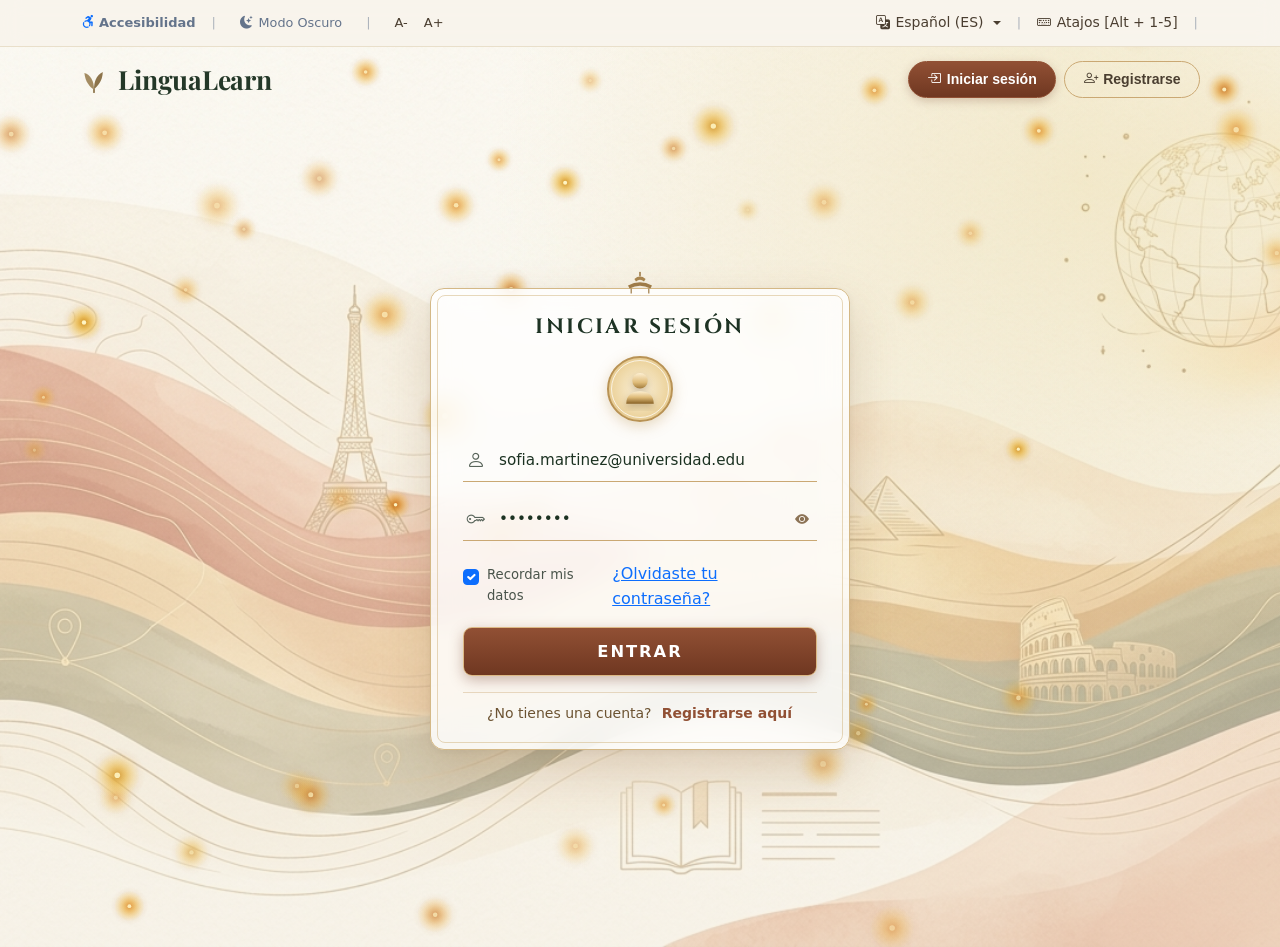
==== index.html @ a3551788 "feat: complete navigation, authentication, and display overhaul with strict route protection" ====
<!DOCTYPE html>
<html lang="es">
<head>
  <meta charset="UTF-8">
  <meta name="viewport" content="width=device-width, initial-scale=1.0">
  <title>LinguaLearn - Continúa explorando tu potencial</title>
  <!-- Google Fonts: Playfair Display & Cinzel para fidelidad tipográfica editorial -->
  <link rel="preconnect" href="https://fonts.googleapis.com">
  <link rel="preconnect" href="https://fonts.gstatic.com" crossorigin>
  <link href="https://fonts.googleapis.com/css2?family=Cinzel:wght@600;700;800&family=Playfair+Display:ital,wght@0,600;0,700;0,800;1,600&display=swap" rel="stylesheet">
  <!-- Bootstrap 5 CSS -->
  <link href="https://cdn.jsdelivr.net/npm/bootstrap@5.3.3/dist/css/bootstrap.min.css" rel="stylesheet">
  <!-- Bootstrap Icons -->
  <link href="https://cdn.jsdelivr.net/npm/bootstrap-icons@1.11.3/font/bootstrap-icons.min.css" rel="stylesheet">
  <!-- Estilos Personalizados y Accesibilidad -->
  <link rel="stylesheet" href="css/styles.css">
  <script>
    if (localStorage.getItem('lingua_theme_reset_warm') !== 'true') {
      localStorage.setItem('lingua_theme', 'light');
      localStorage.setItem('lingua_theme_reset_warm', 'true');
    }
    if (localStorage.getItem('lingua_theme') === 'dark') {
      document.documentElement.setAttribute('data-theme', 'dark');
      if (document.body) {
        document.body.classList.add('dark-mode');
      } else {
        document.addEventListener('DOMContentLoaded', () => document.body.classList.add('dark-mode'));
      }
    }
  </script>
  <style>
    /* Estilos de precisión para la estética cálida y armónica - Match 100% idéntico entre modo claro y oscuro */
    .hero-canvas {
      position: relative;
      min-height: calc(100vh - 36px);
      display: flex;
      flex-direction: column;
      justify-content: space-between;
      overflow: hidden;
    }

    .hero-bg-layer {
      position: absolute;
      top: 0;
      left: 0;
      width: 100%;
      height: 100%;
      z-index: 1;
      pointer-events: none;
      background-color: #f7f4ec;
      background-image: 
        radial-gradient(circle at 85% 15%, rgba(212, 175, 55, 0.20) 0%, transparent 45%),
        linear-gradient(180deg, rgba(247, 244, 236, 0.40) 0%, rgba(242, 236, 224, 0.55) 100%),
        url('assets/hero_bg_warm.jpg');
      background-size: cover;
      background-position: center;
      background-repeat: no-repeat;
    }

    body.dark-mode .hero-bg-layer {
      background-color: #0b1118 !important;
      background-image: url('assets/inicio_dark_bg.jpg') !important;
      background-size: cover !important;
      background-position: center !important;
      background-repeat: no-repeat !important;
    }

    .hero-canvas #fireflies-canvas {
      position: absolute !important;
      top: 0 !important;
      left: 0 !important;
      width: 100% !important;
      height: 100% !important;
      z-index: 2 !important;
      pointer-events: none !important;
    }

    .warm-nav-header {
      padding: 0.75rem 1.25rem 0.5rem;
      max-width: 1160px;
      margin: 0 auto;
      width: 100%;
      position: relative;
      z-index: 10;
    }

    .hero-main-container {
      max-width: 1140px !important;
      width: 100%;
      margin: auto auto;
      padding: 0.75rem 1.5rem 1.25rem;
    }

    .hero-title-warm {
      font-family: -apple-system, BlinkMacSystemFont, "Segoe UI", Roboto, "Helvetica Neue", sans-serif;
      font-weight: 800;
      font-size: clamp(2.3rem, 4.4vw, 3.4rem);
      line-height: 1.1;
      letter-spacing: -0.02em;
      color: #173824;
      margin-bottom: 1.35rem;
    }

    body.dark-mode .hero-title-warm {
      color: #ede1cb !important;
      text-shadow: 0 2px 12px rgba(0, 0, 0, 0.5);
    }

    .login-card-ornate {
      position: relative;
      background: rgba(255, 255, 255, 0.82);
      backdrop-filter: blur(14px);
      -webkit-backdrop-filter: blur(14px);
      border: 1.5px solid #d4b886;
      border-radius: 14px;
      box-shadow: 0 16px 36px rgba(138, 92, 45, 0.16), 0 2px 6px rgba(0, 0, 0, 0.04);
      padding: 1.6rem 2rem 1.45rem;
      max-width: 395px;
      width: 100%;
      margin: 0 0 0 auto;
      z-index: 5;
    }

    body.dark-mode .login-card-ornate {
      background: rgba(16, 25, 36, 0.65) !important;
      backdrop-filter: blur(14px) !important;
      -webkit-backdrop-filter: blur(14px) !important;
      border: 1.5px solid rgba(212, 175, 55, 0.45) !important;
      box-shadow: 0 20px 48px rgba(0, 0, 0, 0.7), 0 0 20px rgba(212, 175, 55, 0.15) !important;
      color: #f1f5f9 !important;
    }

    .card-title-serif {
      font-family: "Cinzel", "Playfair Display", Georgia, serif;
      font-size: 1.3rem;
      font-weight: 700;
      letter-spacing: 0.12em;
      color: #1e3324;
      text-align: center;
      margin-bottom: 1rem;
    }

    body.dark-mode .card-title-serif {
      color: #eedbc0 !important;
    }

    .avatar-gold-medallion {
      width: 66px;
      height: 66px;
      border-radius: 50%;
      margin: 0 auto 1.15rem;
      display: flex;
      align-items: center;
      justify-content: center;
      background: radial-gradient(circle, #fbf2dc 0%, #ecd39d 65%, #c29953 100%);
      border: 2.5px solid #b89254;
      box-shadow: 0 4px 14px rgba(184, 146, 84, 0.35);
      position: relative;
    }

    .input-warm-group {
      position: relative;
      margin-bottom: 1.05rem;
    }

    .input-warm-underline {
      border: none;
      border-bottom: 1.5px solid #caa873;
      border-radius: 0;
      background: transparent;
      padding: 0.55rem 0.5rem 0.55rem 2.25rem;
      font-size: 0.95rem;
      color: #1c3222;
      width: 100%;
      transition: var(--transition);
    }

    body.dark-mode .input-warm-underline {
      color: #f1f5f9 !important;
      border-bottom-color: rgba(212, 175, 55, 0.6) !important;
    }

    body.dark-mode .input-warm-underline::placeholder {
      color: rgba(226, 232, 240, 0.6) !important;
    }

    .btn-entrar-metallic {
      background: linear-gradient(180deg, #915034 0%, #6f3721 100%);
      border: 1.5px solid #dcb985;
      border-radius: 9px;
      color: #ffffff;
      font-weight: 700;
      letter-spacing: 0.12em;
      font-size: 1.02rem;
      padding: 0.68rem;
      width: 100%;
      box-shadow: 0 4px 14px rgba(111, 55, 33, 0.35);
      transition: var(--transition);
      display: block;
      text-align: center;
      cursor: pointer;
    }
  </style>
  <script>
    (function () {
      try {
        var user = JSON.parse(localStorage.getItem('lingua_current_user') || '{}');
        if (user && user.isLoggedIn === true) {
          document.documentElement.classList.add('user-logged-in');
        } else {
          document.documentElement.classList.add('user-not-logged-in');
        }
      } catch (e) {
        document.documentElement.classList.add('user-not-logged-in');
      }
    })();
  </script>
</head>
<body class="page-inicio preload-theme">
  <script>
    if (localStorage.getItem('lingua_theme') === 'dark') {
      document.body.classList.add('dark-mode');
    }
    if (document.documentElement.classList.contains('user-logged-in')) {
      document.body.classList.add('user-logged-in');
    } else {
      document.body.classList.add('user-not-logged-in');
    }
  </script>

  <!-- BARRA DISCRETA DE ACCESIBILIDAD UNIVERSAL (WCAG 2.2 AAA) -->
  <aside class="accessibility-topbar canvas-topbar-warm anim-cascade-down stagger-1" aria-label="Herramientas de accesibilidad">
    <div class="container-xl d-flex justify-content-between align-items-center flex-wrap gap-2 py-1">
      <div class="d-flex align-items-center gap-3">
        <span class="d-inline-flex align-items-center gap-1 fw-bold">
          <i class="bi bi-person-wheelchair text-primary"></i> Accesibilidad
        </span>
        <span class="opacity-50">|</span>
        <button type="button" class="btn-toggle-darkmode" aria-label="Alternar modo oscuro o claro">
          <i class="bi bi-moon-stars-fill"></i> <span class="darkmode-text">Modo Oscuro</span>
        </button>
        <span class="opacity-50">|</span>
        <div class="btn-group btn-group-sm" role="group" aria-label="Ajuste de tipografía">
          <button type="button" class="btn-font-decrease font-size-control-btn" style="color: #4a3e30;" aria-label="Disminuir tamaño">A-</button>
          <button type="button" class="btn-font-increase font-size-control-btn" style="color: #4a3e30;" aria-label="Aumentar tamaño">A+</button>
        </div>
      </div>
      <div class="d-flex align-items-center gap-3">
        <div class="dropdown">
          <button class="btn btn-sm btn-link text-decoration-none dropdown-toggle p-0" style="color: #4a3e30;" type="button" data-bs-toggle="dropdown">
            <i class="bi bi-translate"></i> Español (ES)
          </button>
          <ul class="dropdown-menu dropdown-menu-end shadow-sm">
            <li><a class="dropdown-item active" href="#">Español (ES)</a></li>
            <li><a class="dropdown-item" href="#">English (US)</a></li>
          </ul>
        </div>
        <span class="opacity-50">|</span>
        <button type="button" class="btn btn-sm btn-link text-decoration-none p-0" style="color: #4a3e30;" data-bs-toggle="modal" data-bs-target="#modal-shortcuts">
          <i class="bi bi-keyboard"></i> Atajos [Alt + 1-5]
        </button>
        <span class="opacity-50 d-none d-md-inline">|</span>
        <a href="dashboard.html" class="small fw-bold text-decoration-none d-none d-md-inline auth-only-logged-in" style="color: #8b4429;">
          <i class="bi bi-speedometer2"></i> Dashboard
        </a>
      </div>
    </div>
  </aside>

  <!-- =========================================================================
       PARTE 1 DE INICIO: HERO CON EL DISEÑO Y COLORES EXACTOS DEL PROTOTIPO 1
       ========================================================================= -->
  <header class="hero-canvas">
    <!-- Capa de Fondo Ilustrado (detrás de las luciérnagas) -->
    <div class="hero-bg-layer" aria-hidden="true"></div>

    <!-- Canvas de Luciérnagas Vivas en Movimiento Orgánico Continuo -->
    <canvas id="fireflies-canvas" aria-hidden="true"></canvas>
    
    <!-- BARRA DE NAVEGACIÓN SUPERIOR: LOGO Y BOTÓN EXPLORE -->
    <div class="container-xl warm-nav-header anim-cascade-down stagger-2 position-relative" style="z-index: 5;">
      <div class="d-flex align-items-center justify-content-between">
        <div class="d-flex align-items-center gap-3">
          <!-- Logo con brote dorado -->
          <a href="index.html" class="brand-warm-logo" aria-label="LinguaLearn Página principal">
            <svg class="brand-sprout-icon" viewBox="0 0 32 32" xmlns="http://www.w3.org/2000/svg">
              <path d="M16 28 C 16 20, 18 12, 26 8 C 26 18, 20 24, 16 28 Z" fill="#8d744b"/>
              <path d="M16 28 C 16 18, 12 11, 5 9 C 6 19, 11 25, 16 28 Z" fill="#a48c62"/>
              <path d="M16 28 L 16 31" stroke="#8d744b" stroke-width="2" stroke-linecap="round"/>
            </svg>
            <span class="brand-warm-title">LinguaLearn</span>
          </a>

          <!-- Botón de píldora Explore (Sólo cuando hay sesión activa) -->
          <a href="#seccion-interactiva" class="btn-explore-pill auth-only-logged-in">
            Explore
          </a>
        </div>

        <!-- Enlaces rápidos de navegación derecha (Sólo cuando hay sesión activa) -->
        <nav class="d-none d-md-flex align-items-center gap-2 hero-nav-links flex-nowrap auth-only-logged-in" aria-label="Navegación secundaria">
          <a href="test-diagnostico.html" class="hero-nav-link">Test Diagnóstico</a>
          <a href="dashboard.html" class="hero-nav-link">Dashboard</a>
          <a href="leccion.html" class="hero-nav-link">Lección Activa</a>
          <a href="perfil.html" class="hero-nav-link">Mi Perfil</a>
          <div class="dropdown d-inline-block">
            <button class="hero-nav-link dropdown-toggle border-0" type="button" data-bs-toggle="dropdown" aria-expanded="false" style="cursor: pointer;">
              Más
            </button>
            <ul class="dropdown-menu dropdown-menu-end shadow border-0 p-1" style="min-width: 170px;">
              <li><a class="dropdown-item py-2 small rounded-2" href="pronunciacion.html"><i class="bi bi-mic me-2 text-warning"></i> Pronunciación</a></li>
              <li><a class="dropdown-item py-2 small rounded-2" href="comunidad.html"><i class="bi bi-people me-2 text-primary"></i> Comunidad</a></li>
              <li><a class="dropdown-item py-2 small rounded-2" href="suscripcion.html"><i class="bi bi-gem me-2 text-danger"></i> Suscripción</a></li>
              <li><a class="dropdown-item py-2 small rounded-2" href="soporte.html"><i class="bi bi-question-circle me-2 text-info"></i> Soporte</a></li>
            </ul>
          </div>

          <!-- Avatar y menú de usuario activo en navbar de Inicio -->
          <div class="dropdown d-inline-block ms-2">
            <button class="btn p-0 border-0 header-avatar-btn" type="button" data-bs-toggle="dropdown" aria-expanded="false" title="Menú de usuario">
              <img src="assets/sofia.jpg" class="header-avatar-img rounded-circle" style="width: 36px; height: 36px; object-fit: cover; border: 2px solid #caa873;" alt="Foto de perfil">
            </button>
            <ul class="dropdown-menu dropdown-menu-end shadow-lg border-0 card-custom test-card-glass p-2 mt-2" style="min-width: 250px; z-index: 1080;">
              <li class="px-3 py-2 border-bottom mb-1">
                <div class="fw-bold text-dark text-truncate user-display-name">Sofia Martinez</div>
                <div class="small text-secondary text-truncate" style="font-size: 0.775rem;">sofia.martinez@universidad.edu</div>
                <div class="badge bg-primary-subtle text-primary mt-1 user-level-badge" style="font-size: 0.7rem;">Nivel: A2 (Básico)</div>
              </li>
              <li>
                <a class="dropdown-item rounded-2 py-2 small d-flex align-items-center gap-2" href="perfil.html">
                  <i class="bi bi-person-circle text-primary"></i> <span>Mi Perfil y Logros</span>
                </a>
              </li>
              <li>
                <a class="dropdown-item rounded-2 py-2 small d-flex align-items-center gap-2" href="dashboard.html">
                  <i class="bi bi-speedometer2 text-success"></i> <span>Mi Dashboard</span>
                </a>
              </li>
              <li>
                <a class="dropdown-item rounded-2 py-2 small d-flex align-items-center gap-2" href="tickets.html">
                  <i class="bi bi-envelope-paper text-warning"></i> <span>Mis Tickets</span>
                </a>
              </li>
              <li>
                <a class="dropdown-item rounded-2 py-2 small d-flex align-items-center gap-2" href="suscripcion.html">
                  <i class="bi bi-gem text-warning"></i> <span>Suscripciones de estudio</span>
                </a>
              </li>
              <li>
                <a class="dropdown-item rounded-2 py-2 small d-flex align-items-center gap-2" href="soporte.html">
                  <i class="bi bi-question-circle text-info"></i> <span>Centro de Ayuda</span>
                </a>
              </li>
              <li><hr class="dropdown-divider my-1"></li>
              <li>
                <button type="button" class="dropdown-item rounded-2 py-2 small text-danger d-flex align-items-center gap-2 btn-global-logout fw-semibold">
                  <i class="bi bi-box-arrow-right"></i> <span>Cerrar Sesión</span>
                </button>
              </li>
            </ul>
          </div>
        </nav>

        <!-- ACCIONES DE INVITADO: Únicamente «Iniciar sesión» y «Registrarse» (Sólo cuando NO hay sesión) -->
        <div class="d-flex align-items-center gap-2 auth-only-guest" id="nav-guest-actions">
          <button type="button" class="btn-auth-nav active" id="btn-nav-login" onclick="document.getElementById('hero-user-input')?.focus();">
            <i class="bi bi-box-arrow-in-right"></i> Iniciar sesión
          </button>
          <button type="button" class="btn-auth-nav" id="btn-nav-register" data-bs-toggle="modal" data-bs-target="#modal-register-hero">
            <i class="bi bi-person-plus"></i> Registrarse
          </button>
        </div>
      </div>
    </div>

    <!-- CONTENIDO DEL HERO: VISTA SEGÚN AUTENTICACIÓN -->
    <div class="container-xl hero-main-container position-relative" style="z-index: 5;">
      
      <!-- ========================================================
           VISTA 1: USUARIO SIN SESIÓN (FORMULARIO CENTRADO Y LIMPIO)
           ======================================================== -->
      <div class="auth-only-guest w-100 justify-content-center align-items-center py-2" id="guest-hero-wrapper">
        <div class="login-card-ornate mx-auto">
          
          <!-- Silueta decorativa de Pagoda en el centro superior -->
          <svg class="pagoda-finial" viewBox="0 0 50 30" xmlns="http://www.w3.org/2000/svg">
            <path d="M 25,2 L 25,6" stroke="#9e7b48" stroke-width="2" stroke-linecap="round" />
            <path d="M 18,10 Q 25,4 32,10 L 30,13 Q 25,9 20,13 Z" fill="#a8854f" />
            <path d="M 10,18 Q 25,10 40,18 L 38,22 Q 25,15 12,22 Z" fill="#9e7b48" />
            <path d="M 14,22 L 14,28 M 36,22 L 36,28" stroke="#9e7b48" stroke-width="1.5" />
          </svg>

          <!-- Título Serif Clásico -->
          <h2 class="card-title-serif">INICIAR SESIÓN</h2>

          <!-- Medallón Dorado de Avatar con Silueta 3D -->
          <div class="avatar-gold-medallion" title="Identidad del Estudiante">
            <svg width="44" height="44" viewBox="0 0 24 24" fill="none" xmlns="http://www.w3.org/2000/svg">
              <circle cx="12" cy="7.5" r="4.2" fill="url(#goldGradientHead)" filter="drop-shadow(0 2px 2px rgba(110,75,30,0.3))"/>
              <path d="M 4.5,20 C 4.5,15.2 7.8,13.2 12,13.2 C 16.2,13.2 19.5,15.2 19.5,20" fill="url(#goldGradientBody)" filter="drop-shadow(0 2px 2px rgba(110,75,30,0.3))"/>
              <defs>
                <linearGradient id="goldGradientHead" x1="12" y1="3" x2="12" y2="12" gradientUnits="userSpaceOnUse">
                  <stop stop-color="#fff2d6"/>
                  <stop offset="0.6" stop-color="#dfbc7a"/>
                  <stop offset="1" stop-color="#9d7637"/>
                </linearGradient>
                <linearGradient id="goldGradientBody" x1="12" y1="13" x2="12" y2="20" gradientUnits="userSpaceOnUse">
                  <stop stop-color="#fff2d6"/>
                  <stop offset="0.5" stop-color="#dfbc7a"/>
                  <stop offset="1" stop-color="#8a6327"/>
                </linearGradient>
              </defs>
            </svg>
          </div>

          <!-- Formulario de Acceso Estilizado -->
          <form id="form-hero-login">
            
            <!-- Campo 1: Usuario o Correo -->
            <div class="input-warm-group">
              <i class="bi bi-person input-icon-warm"></i>
              <input type="text" id="hero-user-input" class="input-warm-underline" placeholder="Usuario o Correo" value="sofia.martinez@universidad.edu" required aria-label="Usuario o Correo">
            </div>

            <!-- Campo 2: Contraseña con Ojo Mostrar/Ocultar -->
            <div class="input-warm-group d-flex align-items-center position-relative">
              <i class="bi bi-key input-icon-warm"></i>
              <input type="password" id="hero-pass-input" class="input-warm-underline flex-grow-1 pe-4" placeholder="Contraseña" value="12345678" required aria-label="Contraseña">
              <button type="button" class="btn btn-sm text-secondary p-0 btn-toggle-password position-absolute end-0 me-2" aria-label="Mostrar u ocultar contraseña" title="Mostrar u ocultar contraseña" style="background:transparent; border:none; color: #8c7355 !important;">
                <i class="bi bi-eye-fill"></i>
              </button>
            </div>

            <!-- Fila: Recordar mis datos y ¿Olvidaste tu contraseña? -->
            <div class="d-flex justify-content-between align-items-center mb-3 pt-1">
              <div class="form-check m-0">
                <input class="form-check-input checkbox-warm" type="checkbox" id="check-remember" checked>
                <label class="form-check-label small label-remember-warm" for="check-remember">
                  Recordar mis datos
                </label>
              </div>
              <a href="#" class="link-forgot-warm" data-bs-toggle="modal" data-bs-target="#modal-forgot-password">
                ¿Olvidaste tu contraseña?
              </a>
            </div>

            <!-- Botón ENTRAR Metálico Bronce -->
            <button type="submit" class="btn-entrar-metallic">
              ENTRAR
            </button>

            <!-- Acceso a Registro -->
            <div class="text-center mt-3 pt-2 border-top" style="border-color: rgba(202, 168, 115, 0.4) !important;">
              <span class="small" style="color: #6c5332;">¿No tienes una cuenta?</span>
              <button type="button" class="btn btn-link btn-sm p-0 ms-1 fw-bold text-decoration-none" style="color: #915034;" data-bs-toggle="modal" data-bs-target="#modal-register-hero">
                Registrarse aquí
              </button>
            </div>
          </form>

        </div>
      </div>

      <!-- ========================================================
           VISTA 2: USUARIO CON SESIÓN ACTIVA (2 COLUMNAS EDITORIAL)
           ======================================================== -->
      <div class="row align-items-center justify-content-between g-4 auth-only-logged-in w-100" id="logged-hero-wrapper">
        
        <!-- Columna Izquierda: Título y Botones Terracotta -->
        <div class="col-lg-6 col-xl-6 anim-cascade-left stagger-3">
          <h1 class="hero-title-warm">
            Continúa<br>
            explorando<br>
            tu potencial.
          </h1>

          <div class="d-flex flex-wrap align-items-center gap-3">
            <!-- Botón 1: Ir a Dashboard -->
            <a href="dashboard.html" class="btn-terracotta" id="btn-hero-learn">
              <span style="font-size: 1.25rem;">👉</span>
              <span>Ir a Mi Dashboard</span>
            </a>

            <!-- Botón 2: Continuar Lección -->
            <a href="leccion.html" class="btn-terracotta" style="padding-left: 2.2rem; padding-right: 2.2rem;">
              Continuar Lección
            </a>
          </div>

          <!-- Enlace discreto Ver más adelante... que desliza hacia la nueva sección interactiva -->
          <div>
            <a href="#seccion-interactiva" class="link-ver-mas">
              Ver más adelante...
            </a>
          </div>
        </div>

        <!-- Columna Derecha: Tarjeta Ornamental de Usuario Activo -->
        <div class="col-lg-6 col-xl-5 anim-cascade-right stagger-4 d-flex justify-content-lg-end justify-content-center">
          <div class="login-card-ornate text-center" id="logged-in-user-card">
            
            <!-- Silueta decorativa de Pagoda -->
            <svg class="pagoda-finial" viewBox="0 0 50 30" xmlns="http://www.w3.org/2000/svg">
              <path d="M 25,2 L 25,6" stroke="#9e7b48" stroke-width="2" stroke-linecap="round" />
              <path d="M 18,10 Q 25,4 32,10 L 30,13 Q 25,9 20,13 Z" fill="#a8854f" />
              <path d="M 10,18 Q 25,10 40,18 L 38,22 Q 25,15 12,22 Z" fill="#9e7b48" />
              <path d="M 14,22 L 14,28 M 36,22 L 36,28" stroke="#9e7b48" stroke-width="1.5" />
            </svg>

            <!-- Título Serif Clásico -->
            <h2 class="card-title-serif mb-2">¡HOLA DE NUEVO!</h2>

            <div class="avatar-gold-medallion mb-3" title="Foto de perfil">
              <img src="assets/sofia.jpg" class="header-avatar-img rounded-circle w-100 h-100 object-fit-cover" alt="Avatar">
            </div>

            <h3 class="h5 fw-bold text-dark mb-1 user-display-name">Sofia Martinez</h3>
            <div class="small text-secondary mb-3 user-level-badge">Nivel A2 - Básico Activo</div>

            <div class="d-flex justify-content-center gap-2 mb-3">
              <div class="badge bg-warning-subtle text-dark border px-3 py-2 rounded-pill">
                <i class="bi bi-fire text-warning me-1"></i> <span class="stat-streak-val">5 días</span>
              </div>
              <div class="badge bg-primary-subtle text-primary border px-3 py-2 rounded-pill">
                <i class="bi bi-lightning-charge-fill me-1"></i> <span class="stat-xp-val">120 XP</span>
              </div>
            </div>

            <div class="d-flex flex-column gap-2 pt-2">
              <a href="dashboard.html" class="btn-entrar-metallic text-decoration-none">
                CONTINUAR APRENDIZAJE <i class="bi bi-arrow-right ms-1"></i>
              </a>
              <button type="button" class="btn btn-sm btn-link text-danger text-decoration-none btn-global-logout mt-1 fw-bold">
                <i class="bi bi-box-arrow-right me-1"></i> Cerrar Sesión
              </button>
            </div>

          </div>
        </div>
      </div>
    </div>
  </header>

  <!-- =========================================================================
       PARTE 2 DE INICIO (AL DESLIZAR): SIMULADOR GAMIFICADO Y BANNER MUSGO
       (MATCH EXACTO AL SEGUNDO PROTOTIPO)
       ========================================================================= -->
  <main id="seccion-interactiva" class="scroll-section-container auth-only-logged-in">
    <div class="container-xl">

      <!-- TARJETA PRINCIPAL TERRACOTA: EXPERIENCIA INTERACTIVA CENTRAL -->
      <section class="interactive-scenario-card mb-5 anim-cascade stagger-5">
        
        <!-- SELECTOR DE ESCENARIOS SUPERIOR (PÍLDORAS CLICABLES) -->
        <div class="scenario-selector-bar" role="tablist" aria-label="Selector de Escenarios de Conversación">
          
          <!-- Escenario 1: Café PARÍS -->
          <button type="button" class="scenario-pill-btn active" data-scenario="cafe" onclick="selectScenario('cafe', 'Bonjour! Un café au lait et un croissant, s\'il vous plaît.')">
            <span class="scenario-pill-icon">☕</span>
            <div class="text-start">
              <span class="scenario-pill-title">Café</span>
              <span class="scenario-pill-sub">PARÍS</span>
            </div>
          </button>

          <!-- Escenario 2: Entrevista LONDRES -->
          <button type="button" class="scenario-pill-btn" data-scenario="entrevista" onclick="selectScenario('entrevista', 'Welcome to our London headquarters. Could you tell us about your background?')">
            <span class="scenario-pill-icon">👩</span>
            <div class="text-start">
              <span class="scenario-pill-title">Entrevista</span>
              <span class="scenario-pill-sub">LONDRES</span>
            </div>
          </button>

          <!-- Escenario 3: Negociación NUEVA YORK -->
          <button type="button" class="scenario-pill-btn" data-scenario="negociacion" onclick="selectScenario('negociacion', 'Let\'s review the terms of the strategic partnership for the upcoming quarter.')">
            <span class="scenario-pill-icon">🤝</span>
            <div class="text-start">
              <span class="scenario-pill-title">Negociación</span>
              <span class="scenario-pill-sub">NUEVA YORK</span>
            </div>
          </button>

          <!-- Escenario 4: Viajes TOKIO -->
          <button type="button" class="scenario-pill-btn" data-scenario="viajes" onclick="selectScenario('viajes', 'Sumimasen, where can I find the bullet train platform to Kyoto?')">
            <span class="scenario-pill-icon">✈️</span>
            <div class="text-start">
              <span class="scenario-pill-title">Viajes</span>
              <span class="scenario-pill-sub">TOKIO</span>
            </div>
          </button>
        </div>

        <div class="row align-items-center g-4">
          <!-- Columna Izquierda: Información de Experiencia Central -->
          <div class="col-lg-5">
            <span class="small fw-bold text-uppercase letter-spacing-1 d-block mb-2" style="color: #ffd8bf;">
              EXPERIENCIA INTERACTIVA CENTRAL
            </span>

            <h2 class="h2 fw-bold text-white mb-3 lh-sm" style="font-size: clamp(1.75rem, 2.5vw, 2.25rem);">
              Domina los Idiomas con un Simulador de Conversación Inmersivo y Gamificado
            </h2>

            <p class="mb-4" style="color: rgba(255, 255, 255, 0.88); font-size: 0.975rem;">
              Practica escenarios un gamified scenario simulator.
            </p>

            <ul class="list-unstyled d-flex flex-column gap-2 mb-4" style="color: rgba(255, 255, 255, 0.95); font-size: 0.95rem;">
              <li class="d-flex align-items-center gap-2">
                <span class="fs-6" style="color: #ffd8bf;">•</span>
                <span>Elige tu escenario y rol.</span>
              </li>
              <li class="d-flex align-items-center gap-2">
                <span class="fs-6" style="color: #ffd8bf;">•</span>
                <span>Habla o escribe para avanzar.</span>
              </li>
              <li class="d-flex align-items-center gap-2">
                <span class="fs-6" style="color: #ffd8bf;">•</span>
                <span>Recibe feedback en tiempo real y recompensas instantáneas.</span>
              </li>
              <li class="d-flex align-items-center gap-2">
                <span class="fs-6" style="color: #ffd8bf;">•</span>
                <span>Gana XP y medallas temáticas.</span>
              </li>
            </ul>

            <a href="leccion.html" class="btn-adventure-cta">
              <span>Inicia tu primera aventura lingüística</span>
              <i class="bi bi-arrow-right"></i>
            </a>
          </div>

          <!-- Columna Derecha: Panel del Diagrama Cognitivo y Autómata de Estados -->
          <div class="col-lg-7">
            <div class="cognitive-diagram-panel">
              
              <!-- Diagrama SVG fiel con 8 Nódulos Cognitivos + Flowchart de Estados -->
              <svg viewBox="0 0 460 220" class="w-100 h-auto" xmlns="http://www.w3.org/2000/svg" style="max-height: 270px;">
                
                <!-- Lineas de conexión radial punteadas hacia el cerebro -->
                <line x1="120" y1="110" x2="120" y2="40" stroke="#cbb28d" stroke-width="1.5" stroke-dasharray="3,3" />
                <line x1="120" y1="110" x2="168" y2="58" stroke="#cbb28d" stroke-width="1.5" stroke-dasharray="3,3" />
                <line x1="120" y1="110" x2="182" y2="110" stroke="#cbb28d" stroke-width="1.5" stroke-dasharray="3,3" />
                <line x1="120" y1="110" x2="168" y2="162" stroke="#cbb28d" stroke-width="1.5" stroke-dasharray="3,3" />
                <line x1="120" y1="110" x2="120" y2="180" stroke="#cbb28d" stroke-width="1.5" stroke-dasharray="3,3" />
                <line x1="120" y1="110" x2="72" y2="162" stroke="#cbb28d" stroke-width="1.5" stroke-dasharray="3,3" />
                <line x1="120" y1="110" x2="58" y2="110" stroke="#cbb28d" stroke-width="1.5" stroke-dasharray="3,3" />
                <line x1="120" y1="110" x2="72" y2="58" stroke="#cbb28d" stroke-width="1.5" stroke-dasharray="3,3" />

                <!-- Círculo Central: Cerebro Dorado -->
                <circle cx="120" cy="110" r="30" fill="#dfbe7e" stroke="#b48c48" stroke-width="2.5" filter="drop-shadow(0 2px 4px rgba(160,120,50,0.25))" />
                <!-- Icono de Cerebro en el centro -->
                <path d="M 110,110 Q 110,102 115,102 Q 118,97 122,97 Q 126,97 128,102 Q 132,102 132,110 Q 132,115 128,118 Q 124,122 120,122 Q 116,122 112,118 Q 110,115 110,110 Z" fill="#ffffff" />
                <path d="M 120,100 L 120,118 M 115,107 Q 120,109 125,107 M 115,114 Q 120,116 125,114" stroke="#c4974d" stroke-width="1.2" fill="none" />

                <!-- 8 Nódulos Cognitivos Alrededor -->
                <!-- Nódulo 1: Red sintáctica (Verde menta suave) -->
                <circle cx="120" cy="40" r="14" fill="#d4edda" stroke="#8cb898" stroke-width="1.8" />
                <circle cx="116" cy="37" r="2" fill="#527c5e"/>
                <circle cx="124" cy="43" r="2" fill="#527c5e"/>
                <line x1="116" y1="37" x2="124" y2="43" stroke="#527c5e" stroke-width="1"/>

                <!-- Nódulo 2: Perfil cognitivo (Melocotón) -->
                <circle cx="168" cy="58" r="14" fill="#ffe5d0" stroke="#d49f7e" stroke-width="1.8" />
                <circle cx="168" cy="56" r="3" fill="#8d5635"/>
                <path d="M 164,63 Q 168,60 172,63" stroke="#8d5635" stroke-width="1.2" fill="none"/>

                <!-- Nódulo 3: Ramificación asociativa (Naranja suave) -->
                <circle cx="182" cy="110" r="14" fill="#ffd8c8" stroke="#d58c73" stroke-width="1.8" />
                <circle cx="182" cy="110" r="3" fill="#9f4b30"/>
                <line x1="178" y1="106" x2="186" y2="114" stroke="#9f4b30" stroke-width="1.2"/>

                <!-- Nódulo 4: Hemisferios y memoria (Azul cielo) -->
                <circle cx="168" cy="162" r="14" fill="#d6ebf8" stroke="#88b5d5" stroke-width="1.8" />
                <path d="M 163,162 Q 168,157 173,162" stroke="#48789b" stroke-width="1.2" fill="none"/>

                <!-- Nódulo 5: Fonética y sonido (Amarillo pastel) -->
                <circle cx="120" cy="180" r="14" fill="#fff3cd" stroke="#d8bc68" stroke-width="1.8" />
                <rect x="115" y="176" width="10" height="8" rx="2" fill="#886f25" />

                <!-- Nódulo 6: Ecología del lenguaje (Verde salvia) -->
                <circle cx="72" cy="162" r="14" fill="#e2ecd8" stroke="#98b687" stroke-width="1.8" />
                <circle cx="72" cy="162" r="4" fill="#587948" />

                <!-- Nódulo 7: Conexiones neuronales (Lila) -->
                <circle cx="58" cy="110" r="14" fill="#e9ddf0" stroke="#af96ba" stroke-width="1.8" />
                <path d="M 54,110 Q 58,106 62,110" stroke="#684a75" stroke-width="1.2" fill="none"/>

                <!-- Nódulo 8: Percepción auditiva (Crema claro) -->
                <circle cx="72" cy="58" r="14" fill="#fcf3d9" stroke="#ceb36d" stroke-width="1.8" />
                <circle cx="72" cy="58" r="3" fill="#8c7028" />

                <!-- FLECHA CONECTORA PRINCIPAL HACIA EL FLOWCHART -->
                <line x1="202" y1="110" x2="228" y2="110" stroke="#334857" stroke-width="2.5" />
                <polygon points="228,106 236,110 228,114" fill="#334857" />

                <!-- ==============================================
                     FLOWCHART / AUTÓMATA DE ESTADOS (DERECHA)
                     ============================================== -->
                
                <!-- Líneas de flujo y bucles -->
                <!-- Conector Entrada -> Centro -->
                <line x1="262" y1="110" x2="280" y2="110" stroke="#4b5d6c" stroke-width="1.8" />
                <polygon points="278,107 284,110 278,113" fill="#4b5d6c" />

                <!-- Conector Centro -> Salida -->
                <line x1="334" y1="110" x2="352" y2="110" stroke="#4b5d6c" stroke-width="1.8" />
                <polygon points="350,107 356,110 350,113" fill="#4b5d6c" />

                <!-- Ramificación Superior: Centro -> Arriba -->
                <line x1="307" y1="96" x2="307" y2="76" stroke="#4b5d6c" stroke-width="1.8" />
                <polygon points="304,78 307,72 310,78" fill="#4b5d6c" />

                <!-- Ramificación Inferior: Centro -> Abajo -->
                <line x1="307" y1="124" x2="307" y2="144" stroke="#4b5d6c" stroke-width="1.8" />
                <polygon points="304,142 307,148 310,142" fill="#4b5d6c" />

                <!-- Bucle de retroalimentación Arriba: Retorno al inicio -->
                <path d="M 280,60 L 250,60 L 250,96" stroke="#4b5d6c" stroke-width="1.5" fill="none" />
                <polygon points="247,94 250,100 253,94" fill="#4b5d6c" />

                <!-- Bucle Arriba -> Derecha -->
                <path d="M 334,60 L 364,60 L 364,96" stroke="#4b5d6c" stroke-width="1.5" fill="none" />
                <polygon points="361,94 364,100 367,94" fill="#4b5d6c" />

                <!-- Bucle Inferior: Retorno del resultado al nodo de entrada -->
                <path d="M 364,124 L 364,160 L 250,160 L 250,124" stroke="#4b5d6c" stroke-width="1.5" fill="none" />
                <polygon points="247,126 250,120 253,126" fill="#4b5d6c" />

                <!-- NÓDULOS DE ESTADO (PÍLDORAS) -->
                <!-- Nodo Entrada Izquierda -->
                <g id="state-node-left">
                  <rect x="238" y="100" width="24" height="20" rx="10" fill="#d9e2ec" stroke="#334857" stroke-width="2" />
                  <rect x="244" y="108" width="12" height="4" rx="2" fill="#334857" />
                </g>

                <!-- Nodo Superior -->
                <g id="state-node-top">
                  <rect x="290" y="50" width="34" height="20" rx="10" fill="#d9e2ec" stroke="#334857" stroke-width="2" />
                  <rect x="298" y="58" width="18" height="4" rx="2" fill="#334857" />
                </g>

                <!-- Nodo Central Activo: Terracota Destacado -->
                <g id="state-node-center">
                  <rect x="282" y="98" width="52" height="24" rx="12" fill="#b05436" stroke="#f6c496" stroke-width="2.5" filter="drop-shadow(0 2px 6px rgba(176,84,54,0.4))" />
                  <rect x="294" y="108" width="28" height="4" rx="2" fill="#ffffff" />
                </g>

                <!-- Nodo Inferior -->
                <g id="state-node-bottom">
                  <rect x="290" y="150" width="34" height="20" rx="10" fill="#d9e2ec" stroke="#334857" stroke-width="2" />
                  <rect x="298" y="158" width="18" height="4" rx="2" fill="#334857" />
                </g>

                <!-- Nodo Salida Derecha -->
                <g id="state-node-right">
                  <rect x="356" y="100" width="28" height="20" rx="10" fill="#d9e2ec" stroke="#334857" stroke-width="2" />
                  <rect x="362" y="108" width="16" height="4" rx="2" fill="#334857" />
                </g>
              </svg>

            </div>
          </div>
        </div>
      </section>

      <!-- =========================================================================
           BANNER INFERIOR VERDE MUSGO: ¿LISTO PARA EMPEZAR? (MATCH EXACTO)
           ========================================================================= -->
      <section class="cta-banner-moss anim-cascade stagger-6">
        <div class="position-relative z-1 max-w-700 mx-auto">
          <h2 class="h1 fw-bold text-white mb-3" style="font-size: clamp(1.85rem, 3.2vw, 2.6rem); letter-spacing: -0.01em;">
            ¿Listo para empezar con una nueva experiencia cognitiva?
          </h2>
          
          <p class="lead mb-4 mx-auto" style="color: #ded1be; font-size: 1.05rem; max-width: 650px;">
            Únete a una comunidad respetuosa, sin presiones y con una experiencia adaptada a tu estilo visual, auditivo y kinestésico.
          </p>

          <div class="d-flex flex-wrap justify-content-center gap-3">
            <button type="button" class="btn-amber-pill" data-bs-toggle="modal" data-bs-target="#modal-register-hero">
              Crear cuenta gratis
            </button>
            <a href="#form-hero-login" class="btn-outline-moss">
              Ya tengo usuario
            </a>
          </div>
        </div>
      </section>

    </div>
  </main>

  <!-- MODAL DE REGISTRO RÁPIDO CON CONTRASEÑA Y CONFIRMACIÓN -->
  <div class="modal fade" id="modal-register-hero" tabindex="-1" aria-labelledby="modalRegisterHeroLabel" aria-hidden="true">
    <div class="modal-dialog modal-dialog-centered">
      <div class="modal-content card-custom border-0 p-3">
        <div class="modal-header border-bottom-0 pb-0">
          <h2 class="h5 modal-title fw-bold" id="modalRegisterHeroLabel">
            <i class="bi bi-person-plus-fill text-primary me-2"></i> Crear Cuenta de Estudiante
          </h2>
          <button type="button" class="btn-close" data-bs-dismiss="modal" aria-label="Cerrar"></button>
        </div>
        <form id="form-modal-register">
          <div class="modal-body py-3">
            <div class="mb-3">
              <label for="reg-name" class="form-label small fw-bold">Nombre Completo</label>
              <div class="input-group">
                <span class="input-group-text bg-white"><i class="bi bi-person"></i></span>
                <input type="text" class="form-control" id="reg-name" placeholder="Ej. Carlos Mendoza" required>
              </div>
            </div>
            <div class="mb-3">
              <label for="reg-email" class="form-label small fw-bold">Correo Electrónico</label>
              <div class="input-group">
                <span class="input-group-text bg-white"><i class="bi bi-envelope"></i></span>
                <input type="email" class="form-control" id="reg-email" placeholder="tu.nombre@correo.edu" required>
              </div>
            </div>
            <div class="mb-3">
              <label for="reg-password" class="form-label small fw-bold">Contraseña</label>
              <div class="input-group">
                <span class="input-group-text bg-white"><i class="bi bi-key"></i></span>
                <input type="password" class="form-control" id="reg-password" placeholder="Mínimo 6 caracteres" required>
                <button class="btn btn-outline-secondary btn-toggle-password" type="button" title="Mostrar u ocultar contraseña">
                  <i class="bi bi-eye-fill"></i>
                </button>
              </div>
            </div>
            <div class="mb-3">
              <label for="reg-password-confirm" class="form-label small fw-bold">Confirmar Contraseña</label>
              <div class="input-group">
                <span class="input-group-text bg-white"><i class="bi bi-key-fill"></i></span>
                <input type="password" class="form-control" id="reg-password-confirm" placeholder="Repite tu contraseña" required>
                <button class="btn btn-outline-secondary btn-toggle-password" type="button" title="Mostrar u ocultar contraseña">
                  <i class="bi bi-eye-fill"></i>
                </button>
              </div>
            </div>
            <p class="text-muted small mb-0">Al registrarte serás guiado automáticamente a tu evaluación diagnóstica inicial de nivel.</p>
          </div>
          <div class="modal-footer border-top-0 pt-0">
            <button type="button" class="btn btn-secondary-custom" data-bs-dismiss="modal">Cancelar</button>
            <button type="submit" class="btn-terracotta">Crear Cuenta e Iniciar Test</button>
          </div>
        </form>
      </div>
    </div>
  </div>

  <!-- MODAL DE RECUPERACIÓN DE CONTRASEÑA -->
  <div class="modal fade" id="modal-forgot-password" tabindex="-1" aria-labelledby="modalForgotLabel" aria-hidden="true">
    <div class="modal-dialog modal-dialog-centered">
      <div class="modal-content card-custom border-0 p-3">
        <div class="modal-header border-bottom-0 pb-0">
          <h2 class="h5 modal-title fw-bold" id="modalForgotLabel">
            <i class="bi bi-shield-lock-fill text-warning me-2"></i> Recuperar Contraseña
          </h2>
          <button type="button" class="btn-close" data-bs-dismiss="modal" aria-label="Cerrar"></button>
        </div>
        
        <!-- PASO 1: Ingreso de correo registrado -->
        <div id="recovery-step-1" class="modal-body py-3">
          <p class="small text-secondary mb-3">
            Ingresa el correo electrónico asociado a tu cuenta de LinguaLearn para verificar tu identidad y restablecer tu contraseña.
          </p>
          <div class="mb-3">
            <label for="recovery-email-input" class="form-label small fw-bold">Correo Electrónico Registrado:</label>
            <div class="input-group">
              <span class="input-group-text bg-white"><i class="bi bi-envelope"></i></span>
              <input type="email" class="form-control" id="recovery-email-input" placeholder="ejemplo@correo.com" value="sofia.martinez@universidad.edu" required>
            </div>
            <div class="form-text small">Te enviaremos un código de validación o podrás actualizar tu clave directamente.</div>
          </div>
          <div class="d-flex justify-content-end gap-2 pt-2">
            <button type="button" class="btn btn-secondary-custom" data-bs-dismiss="modal">Cancelar</button>
            <button type="button" class="btn btn-terracotta" id="btn-verify-recovery-email">
              Verificar Correo y Continuar <i class="bi bi-arrow-right ms-1"></i>
            </button>
          </div>
        </div>

        <!-- PASO 2: Introducir nueva contraseña y repetirla -->
        <div id="recovery-step-2" class="modal-body py-3 d-none">
          <div class="alert alert-light border small mb-3">
            <i class="bi bi-check-circle-fill text-success me-1"></i> Correo verificado: <strong id="lbl-recovery-target-email"></strong>
          </div>
          <p class="small text-secondary mb-3">
            Introduce tu nueva contraseña y repítela para confirmarla. Debe tener al menos 6 caracteres.
          </p>
          <div class="mb-3">
            <label for="new-password-input" class="form-label small fw-bold">Nueva Contraseña:</label>
            <div class="input-group">
              <span class="input-group-text bg-white"><i class="bi bi-key"></i></span>
              <input type="password" class="form-control" id="new-password-input" placeholder="Mínimo 6 caracteres" required>
              <button class="btn btn-outline-secondary btn-toggle-password" type="button" title="Mostrar u ocultar contraseña">
                <i class="bi bi-eye-fill"></i>
              </button>
            </div>
          </div>
          <div class="mb-3">
            <label for="confirm-new-password-input" class="form-label small fw-bold">Repetir Nueva Contraseña:</label>
            <div class="input-group">
              <span class="input-group-text bg-white"><i class="bi bi-key-fill"></i></span>
              <input type="password" class="form-control" id="confirm-new-password-input" placeholder="Repite tu nueva contraseña" required>
              <button class="btn btn-outline-secondary btn-toggle-password" type="button" title="Mostrar u ocultar contraseña">
                <i class="bi bi-eye-fill"></i>
              </button>
            </div>
          </div>
          <div class="d-flex justify-content-end gap-2 pt-2">
            <button type="button" class="btn btn-secondary-custom" data-bs-dismiss="modal">Cancelar</button>
            <button type="button" class="btn btn-terracotta" id="btn-confirm-reset-pass">
              Confirmar Cambio de Contraseña <i class="bi bi-check2-circle ms-1"></i>
            </button>
          </div>
        </div>

        <!-- PASO 3: Confirmación y Acceso Directo -->
        <div id="recovery-step-3" class="modal-body py-4 text-center d-none">
          <div class="display-4 text-success mb-3">
            <i class="bi bi-check-circle-fill"></i>
          </div>
          <h3 class="h5 fw-bold mb-2">¡Contraseña Cambiada con Éxito!</h3>
          <p class="small text-secondary mb-4">
            Tu nueva clave ha sido guardada en tu cuenta de LinguaLearn. Ya puedes iniciar sesión directamente con tu nueva contraseña.
          </p>
          <button type="button" class="btn btn-terracotta w-100 py-2 fw-bold" data-bs-dismiss="modal">
            <span>Iniciar Sesión Ahora</span>
            <i class="bi bi-box-arrow-in-right ms-2"></i>
          </button>
        </div>

      </div>
    </div>
  </div>

  <!-- MODAL DE GUÍA DE ATAJOS DE TECLADO (ACCESIBILIDAD) -->
  <div class="modal fade" id="modal-shortcuts" tabindex="-1" aria-labelledby="modalShortcutsLabel" aria-hidden="true">
    <div class="modal-dialog modal-dialog-centered">
      <div class="modal-content card-custom border-0">
        <div class="modal-header border-bottom-0 pb-0">
          <h2 class="h5 modal-title fw-bold" id="modalShortcutsLabel">
            <i class="bi bi-keyboard text-primary me-2"></i> Atajos de Navegación Rápida
          </h2>
          <button type="button" class="btn-close" data-bs-dismiss="modal" aria-label="Cerrar modal"></button>
        </div>
        <div class="modal-body py-4">
          <div class="d-flex flex-column gap-3">
            <div class="d-flex justify-content-between align-items-center p-2 bg-light rounded">
              <span>Ir a Inicio</span>
              <kbd class="kbd-badge">Alt + 1</kbd>
            </div>
            <div class="d-flex justify-content-between align-items-center p-2 bg-light rounded">
              <span>Ir a Test Diagnóstico</span>
              <kbd class="kbd-badge">Alt + 2</kbd>
            </div>
            <div class="d-flex justify-content-between align-items-center p-2 bg-light rounded">
              <span>Ir a Dashboard Principal</span>
              <kbd class="kbd-badge">Alt + 3</kbd>
            </div>
            <div class="d-flex justify-content-between align-items-center p-2 bg-light rounded">
              <span>Ir a Lección Activa</span>
              <kbd class="kbd-badge">Alt + 4</kbd>
            </div>
            <div class="d-flex justify-content-between align-items-center p-2 bg-light rounded">
              <span>Ir a Mi Perfil</span>
              <kbd class="kbd-badge">Alt + 5</kbd>
            </div>
          </div>
        </div>
        <div class="modal-footer border-top-0 pt-0">
          <button type="button" class="btn btn-primary-custom w-100" data-bs-dismiss="modal">Entendido</button>
        </div>
      </div>
    </div>
  </div>

  <!-- PIE DE PÁGINA ACCESIBLE (WCAG 2.2 AAA) -->
  <footer class="footer-accessible anim-cascade stagger-7 auth-only-logged-in" style="background-color: #f2ece0; border-top: 1px solid #dcd1be;">
    <div class="container-xl">
      <div class="row align-items-center g-3">
        <div class="col-md-6 d-flex align-items-center gap-2">
          <!-- Logo brote -->
          <svg class="brand-sprout-icon" viewBox="0 0 32 32" xmlns="http://www.w3.org/2000/svg" style="width: 22px; height: 22px;">
            <path d="M16 28 C 16 20, 18 12, 26 8 C 26 18, 20 24, 16 28 Z" fill="#8d744b"/>
            <path d="M16 28 C 16 18, 12 11, 5 9 C 6 19, 11 25, 16 28 Z" fill="#a48c62"/>
          </svg>
          <strong style="color: #243828;">LinguaLearn</strong>
          <span class="text-muted small ms-2">Plataforma empática y accesible para el aprendizaje de idiomas.</span>
        </div>
        <div class="col-md-6 text-md-end d-flex flex-wrap justify-content-md-end gap-3 small">
          <a href="#" class="d-inline-flex align-items-center gap-1" style="color: #55493a;"><i class="bi bi-question-circle"></i> Centro de Ayuda</a>
          <a href="#" class="d-inline-flex align-items-center gap-1" data-bs-toggle="modal" data-bs-target="#modal-shortcuts" style="color: #55493a;"><i class="bi bi-keyboard"></i> Guía de Atajos</a>
          <a href="#" class="d-inline-flex align-items-center gap-1" style="color: #55493a;"><i class="bi bi-shield-check"></i> Declaración de Accesibilidad</a>
          <a href="#" style="color: #55493a;">Privacidad</a>
        </div>
      </div>
      <div class="text-center text-muted small mt-4 pt-3 border-top" style="border-color: #dcd1be !important;">
        © 2024 LinguaLearn. Diseñado bajo estándares WCAG 2.2 AAA.
      </div>
    </div>
  </footer>

  <!-- Bootstrap 5 Bundle JS -->
  <script src="https://cdn.jsdelivr.net/npm/bootstrap@5.3.3/dist/js/bootstrap.bundle.min.js"></script>
  <!-- Scripts de la Aplicación -->
  <script src="js/fireflies.js"></script>
  <script src="js/accesibilidad.js"></script>
  <script src="js/app.js"></script>
  <script>
    // Selector interactivo de escenarios de conversación
    function selectScenario(scenarioId, phraseText) {
      document.querySelectorAll('.scenario-pill-btn').forEach(btn => {
        btn.classList.toggle('active', btn.getAttribute('data-scenario') === scenarioId);
      });

      // Animación en el nodo central del autómata
      const centerNode = document.getElementById('state-node-center');
      if (centerNode) {
        centerNode.classList.add('speaking-animation');
        setTimeout(() => centerNode.classList.remove('speaking-animation'), 800);
      }

      // Reproducción de frase fonética nativa
      if ('speechSynthesis' in window && phraseText) {
        window.speechSynthesis.cancel();
        const u = new SpeechSynthesisUtterance(phraseText);
        u.lang = scenarioId === 'cafe' ? 'fr-FR' : scenarioId === 'viajes' ? 'ja-JP' : 'en-US';
        u.rate = 0.95;
        window.speechSynthesis.speak(u);
      }

      const scenarioNames = {
        'cafe': 'Café (París)',
        'entrevista': 'Entrevista (Londres)',
        'negociacion': 'Negociación (Nueva York)',
        'viajes': 'Viajes (Tokio)'
      };

      if (window.LinguaApp) {
        LinguaApp.showToast(`Escenario activo: ${scenarioNames[scenarioId]}. Audio reproducido.`, 'info');
      }
    }
  </script>
</body>
</html>
---- css/styles.css ----
/* ==========================================================================
   LINGUALEARN - SISTEMA DE ESTILOS UX/UI & ACCESIBILIDAD UNIVERSAL (WCAG 2.2 AAA)
   ========================================================================== */

:root {
  --primary: #0062d2;
  --primary-hover: #004bb5;
  --primary-light: #eef4ff;
  --primary-subtle: #dbeafe;
  --secondary: #475569;
  --bg-main: #f8fafc;
  --bg-surface: #ffffff;
  --bg-subtle: #f1f5f9;
  --border-color: #e2e8f0;
  --border-focus: #0062d2;
  --text-main: #0f172a;
  --text-muted: #64748b;
  --text-inverse: #ffffff;

  --success: #16a34a;
  --success-dark: #006020;
  --success-light: #dcfce7;
  --danger: #dc2626;
  --danger-light: #fee2e2;
  --warning: #ea580c;
  --warning-light: #ffedd5;
  --xp-color: #16a34a;

  --font-scale: 1;
  --font-family-base: system-ui, -apple-system, "Segoe UI", Roboto, "Helvetica Neue", Arial, sans-serif;
  --radius-sm: 8px;
  --radius-md: 12px;
  --radius-lg: 16px;
  --radius-xl: 20px;
  --radius-pill: 9999px;

  --shadow-sm: 0 1px 3px rgba(0, 0, 0, 0.05), 0 1px 2px rgba(0, 0, 0, 0.03);
  --shadow-md: 0 4px 6px -1px rgba(0, 0, 0, 0.07), 0 2px 4px -1px rgba(0, 0, 0, 0.04);
  --shadow-lg: 0 10px 15px -3px rgba(0, 0, 0, 0.08), 0 4px 6px -2px rgba(0, 0, 0, 0.04);
  --focus-ring: 0 0 0 3px rgba(0, 98, 210, 0.35);
  --transition: all 0.2s cubic-bezier(0.4, 0, 0.2, 1);
}

/* ==========================================================================
   ALTO CONTRASTE (MODO WCAG AAA)
   ========================================================================== */
body.high-contrast {
  --primary: #ffff00;
  --primary-hover: #ffffff;
  --primary-light: #1e1e00;
  --primary-subtle: #2d2d00;
  --secondary: #ffffff;
  --bg-main: #000000;
  --bg-surface: #0a0a0a;
  --bg-subtle: #171717;
  --border-color: #ffffff;
  --border-focus: #ffff00;
  --text-main: #ffffff;
  --text-muted: #d4d4d4;
  --text-inverse: #000000;

  --success: #00ff66;
  --success-dark: #003311;
  --success-light: #002200;
  --danger: #ff4d4d;
  --danger-light: #330000;
  --warning: #ffb800;
  --warning-light: #332200;
  --xp-color: #00ff66;

  --shadow-sm: none;
  --shadow-md: none;
  --shadow-lg: none;
  --focus-ring: 0 0 0 4px #ffff00;
}

body.high-contrast * {
  border-color: #ffffff !important;
}

body.high-contrast a,
body.high-contrast .btn-link {
  color: #ffff00 !important;
  text-decoration: underline !important;
}

body.high-contrast .btn-primary,
body.high-contrast .nav-pills .nav-link.active,
body.high-contrast .badge-primary-custom {
  background-color: #ffff00 !important;
  color: #000000 !important;
  border: 2px solid #ffffff !important;
  font-weight: 700 !important;
}

body.high-contrast .card {
  border: 2px solid #ffffff !important;
  background-color: #0a0a0a !important;
}

/* ==========================================================================
   REDUCCIÓN DE ANIMACIONES (ACCESIBILIDAD COGNITIVA)
   ========================================================================== */
body.reduce-motion *,
body.reduce-motion *::before,
body.reduce-motion *::after {
  animation-duration: 0.01ms !important;
  animation-iteration-count: 1 !important;
  transition-duration: 0.01ms !important;
  scroll-behavior: auto !important;
}

@media (prefers-reduced-motion: reduce) {
  *,
  *::before,
  *::after {
    animation-duration: 0.01ms !important;
    animation-iteration-count: 1 !important;
    transition-duration: 0.01ms !important;
    scroll-behavior: auto !important;
  }
}

/* ==========================================================================
   TIPOGRAFÍA Y ESCALABILIDAD
   ========================================================================== */
html {
  font-size: calc(16px * var(--font-scale));
  scroll-behavior: smooth;
}

body {
  font-family: var(--font-family-base);
  background-color: var(--bg-main);
  color: var(--text-main);
  min-height: 100vh;
  display: flex;
  flex-direction: column;
  line-height: 1.55;
  transition: background-color 0.2s, color 0.2s;
}

h1, h2, h3, h4, h5, h6 {
  font-weight: 700;
  color: var(--text-main);
  letter-spacing: -0.02em;
}

p {
  color: var(--text-main);
}

:focus-visible {
  outline: none;
  box-shadow: var(--focus-ring);
  border-radius: var(--radius-sm);
}

/* ==========================================================================
   BARRA SUPERIOR DE ACCESIBILIDAD
   ========================================================================== */
.accessibility-topbar {
  background-color: var(--bg-surface);
  border-bottom: 1px solid var(--border-color);
  font-size: 0.8125rem;
  padding: 0.35rem 0;
  color: var(--text-muted);
}

.accessibility-topbar a,
.accessibility-topbar button {
  color: var(--text-muted);
  text-decoration: none;
  font-weight: 500;
  background: none;
  border: none;
  padding: 0.2rem 0.5rem;
  border-radius: 4px;
  display: inline-flex;
  align-items: center;
  gap: 0.35rem;
  cursor: pointer;
  transition: var(--transition);
}

.accessibility-topbar button:hover,
.accessibility-topbar a:hover {
  color: var(--primary);
  background-color: var(--bg-subtle);
}

.font-size-control-btn {
  font-weight: 700;
  padding: 0.15rem 0.45rem;
  border-radius: 4px;
}

/* ==========================================================================
   NAVBAR PRINCIPAL
   ========================================================================== */
.main-navbar {
  background-color: var(--bg-surface);
  border-bottom: 1px solid var(--border-color);
  padding: 0.65rem 0;
}

.brand-logo-container {
  display: flex;
  align-items: center;
  gap: 0.55rem;
  text-decoration: none;
}

.brand-icon {
  width: 34px;
  height: 34px;
  background: linear-gradient(135deg, #0062d2, #0099ff);
  color: white;
  border-radius: 10px;
  display: flex;
  align-items: center;
  justify-content: center;
  font-weight: 800;
  font-size: 1.15rem;
  box-shadow: 0 2px 6px rgba(0, 98, 210, 0.3);
}

.brand-name {
  font-weight: 800;
  font-size: 1.35rem;
  color: #0050b3;
  letter-spacing: -0.03em;
}

.nav-link-custom {
  font-weight: 500;
  color: var(--text-main);
  padding: 0.5rem 1rem !important;
  border-radius: var(--radius-pill);
  font-size: 0.9375rem;
  transition: var(--transition);
  text-decoration: none;
}

.nav-link-custom:hover {
  background-color: var(--bg-subtle);
  color: var(--primary);
}

.nav-link-custom.active {
  background-color: var(--primary) !important;
  color: var(--text-inverse) !important;
  font-weight: 600;
}

/* Stat pills on right header */
.header-stat-pill {
  display: inline-flex;
  align-items: center;
  gap: 0.35rem;
  font-size: 0.875rem;
  font-weight: 600;
  padding: 0.35rem 0.75rem;
  border-radius: var(--radius-pill);
  background-color: var(--bg-subtle);
  color: var(--text-main);
  border: 1px solid var(--border-color);
}

.header-stat-pill.streak {
  background-color: #fff7ed;
  color: #c2410c;
  border-color: #fed7aa;
}

.header-stat-pill.xp {
  background-color: #f0fdf4;
  color: #15803d;
  border-color: #bbf7d0;
}

.header-avatar-btn {
  position: relative;
  border: none;
  background: none;
  padding: 0;
  cursor: pointer;
}

.header-avatar-img {
  width: 36px;
  height: 36px;
  border-radius: 50%;
  object-fit: cover;
  border: 2px solid #ffffff;
  box-shadow: 0 0 0 2px var(--border-color);
}

.avatar-online-dot {
  position: absolute;
  bottom: 0;
  right: 0;
  width: 10px;
  height: 10px;
  border-radius: 50%;
  background-color: #22c55e;
  border: 2px solid #ffffff;
}

/* ==========================================================================
   ALERT NOTIFICATION BANNER (LANDING)
   ========================================================================== */
.notification-banner-top {
  background-color: #f0fdf4;
  border-bottom: 1px solid #bbf7d0;
  padding: 0.5rem 0;
  font-size: 0.875rem;
  color: #166534;
}

/* ==========================================================================
   CARDS & CONTAINERS
   ========================================================================== */
.card-custom {
  background-color: var(--bg-surface);
  border: 1px solid var(--border-color);
  border-radius: var(--radius-lg);
  padding: 1.5rem;
  box-shadow: var(--shadow-sm);
  transition: var(--transition);
}

.card-custom:hover {
  box-shadow: var(--shadow-md);
}

.card-header-clean {
  display: flex;
  justify-content: space-between;
  align-items: center;
  margin-bottom: 1.25rem;
}

/* ==========================================================================
   BOTONES
   ========================================================================== */
.btn-primary-custom {
  background-color: var(--primary);
  color: var(--text-inverse);
  font-weight: 600;
  border: none;
  padding: 0.65rem 1.4rem;
  border-radius: var(--radius-md);
  display: inline-flex;
  align-items: center;
  justify-content: center;
  gap: 0.5rem;
  transition: var(--transition);
  text-decoration: none;
  min-height: 44px;
}

.btn-primary-custom:hover {
  background-color: var(--primary-hover);
  color: var(--text-inverse);
  transform: translateY(-1px);
}

.btn-secondary-custom {
  background-color: var(--bg-surface);
  color: var(--text-main);
  font-weight: 600;
  border: 1px solid var(--border-color);
  padding: 0.65rem 1.4rem;
  border-radius: var(--radius-md);
  display: inline-flex;
  align-items: center;
  justify-content: center;
  gap: 0.5rem;
  transition: var(--transition);
  text-decoration: none;
  min-height: 44px;
}

.btn-secondary-custom:hover {
  background-color: var(--bg-subtle);
  border-color: #cbd5e1;
  color: var(--text-main);
}

.btn-audio {
  background-color: var(--primary-light);
  color: var(--primary);
  border: 1px solid #bfdbfe;
  font-weight: 600;
  padding: 0.5rem 1rem;
  border-radius: var(--radius-md);
  display: inline-flex;
  align-items: center;
  gap: 0.5rem;
  font-size: 0.9375rem;
  cursor: pointer;
  transition: var(--transition);
  min-height: 42px;
}

.btn-audio:hover {
  background-color: #dbeafe;
}

.btn-audio.btn-audio-primary {
  background-color: var(--primary);
  color: #ffffff;
  border: none;
}

.btn-audio.btn-audio-primary:hover {
  background-color: var(--primary-hover);
}

.btn-audio.btn-audio-slow {
  background-color: #fef3c7;
  color: #92400e;
  border-color: #fde68a;
}

.btn-audio.btn-audio-slow:hover {
  background-color: #fde68a;
}

/* ==========================================================================
   OPCIONES DE SELECCIÓN (TEST & LECCIONES)
   ========================================================================== */
.option-card-btn {
  background-color: var(--bg-surface);
  border: 2px solid var(--border-color);
  border-radius: var(--radius-md);
  padding: 1rem 1.25rem;
  display: flex;
  align-items: center;
  justify-content: space-between;
  width: 100%;
  cursor: pointer;
  transition: var(--transition);
  text-align: left;
  user-select: none;
  min-height: 68px;
}

.option-card-btn:hover {
  border-color: #93c5fd;
  background-color: #f8fafc;
}

.option-card-btn.selected {
  border-color: var(--primary);
  background-color: var(--primary-light);
}

.option-letter-badge {
  width: 36px;
  height: 36px;
  border-radius: var(--radius-sm);
  background-color: var(--bg-subtle);
  color: var(--text-main);
  display: flex;
  align-items: center;
  justify-content: center;
  font-weight: 700;
  font-size: 1rem;
  flex-shrink: 0;
  margin-right: 1rem;
  transition: var(--transition);
}

.option-card-btn.selected .option-letter-badge {
  background-color: var(--primary);
  color: #ffffff;
}

.option-text-main {
  font-size: 1.1rem;
  font-weight: 700;
  color: var(--text-main);
  margin-bottom: 0.15rem;
}

.option-text-sub {
  font-size: 0.8125rem;
  color: var(--text-muted);
}

.option-radio-indicator {
  width: 22px;
  height: 22px;
  border-radius: 50%;
  border: 2px solid #cbd5e1;
  background-color: #ffffff;
  display: flex;
  align-items: center;
  justify-content: center;
  flex-shrink: 0;
  transition: var(--transition);
}

.option-card-btn.selected .option-radio-indicator {
  border-color: var(--primary);
  background-color: var(--primary);
  color: #ffffff;
}

/* ==========================================================================
   FEEDBACK HEURÍSTICO DE NIELSEN
   ========================================================================== */
.nielsen-feedback-banner {
  border-radius: var(--radius-lg);
  padding: 1.25rem 1.5rem;
  display: flex;
  align-items: center;
  justify-content: space-between;
  gap: 1.25rem;
  animation: slideUp 0.3s ease-out;
}

.nielsen-feedback-banner.correct {
  background-color: var(--success-dark);
  color: #ffffff;
}

.nielsen-feedback-banner.error {
  background-color: #991b1b;
  color: #ffffff;
}

.feedback-icon-circle {
  width: 48px;
  height: 48px;
  border-radius: 50%;
  background-color: rgba(255, 255, 255, 0.2);
  display: flex;
  align-items: center;
  justify-content: center;
  font-size: 1.5rem;
  flex-shrink: 0;
}

.nielsen-feedback-banner .btn-action-feedback {
  background-color: #ffffff;
  color: var(--text-main);
  border: none;
  font-weight: 700;
  padding: 0.75rem 1.5rem;
  border-radius: var(--radius-md);
  display: inline-flex;
  align-items: center;
  gap: 0.5rem;
  cursor: pointer;
  white-space: nowrap;
  transition: var(--transition);
}

.nielsen-feedback-banner .btn-action-feedback:hover {
  background-color: #f1f5f9;
  transform: translateY(-1px);
}

/* ==========================================================================
   CARDS DE APOYO COGNITIVO
   ========================================================================== */
.card-tip-empatico {
  background-color: #f8fafc;
  border: 1px solid #e2e8f0;
  border-left: 4px solid var(--primary);
  border-radius: var(--radius-md);
  padding: 0.85rem 1.15rem;
  font-size: 0.875rem;
  color: var(--text-main);
  display: flex;
  align-items: flex-start;
  gap: 0.75rem;
}

.card-inmersion {
  background-color: #ffffff;
  border: 1px solid var(--border-color);
  border-radius: var(--radius-md);
  overflow: hidden;
  display: flex;
  align-items: center;
}

.card-inmersion-img {
  width: 140px;
  height: 90px;
  object-fit: cover;
  flex-shrink: 0;
}

.card-inmersion-text {
  padding: 0.75rem 1rem;
  font-size: 0.875rem;
  line-height: 1.4;
}

/* ==========================================================================
   PROGRESS BAR PERSONALIZADA
   ========================================================================== */
.progress-bar-custom {
  background-color: #e2e8f0;
  border-radius: var(--radius-pill);
  height: 8px;
  overflow: hidden;
}

.progress-bar-fill {
  background-color: var(--primary);
  height: 100%;
  border-radius: var(--radius-pill);
  transition: width 0.4s ease;
}

.progress-segmented {
  display: flex;
  gap: 6px;
}

.progress-segment {
  height: 8px;
  flex: 1;
  border-radius: 4px;
  background-color: #e2e8f0;
  transition: var(--transition);
}

.progress-segment.active {
  background-color: var(--primary);
}

/* ==========================================================================
   GAMIFICACIÓN & RACHAS (DASHBOARD)
   ========================================================================== */
.streak-day-badge {
  width: 32px;
  height: 32px;
  border-radius: 50%;
  background-color: #f1f5f9;
  color: var(--text-muted);
  font-size: 0.8125rem;
  font-weight: 700;
  display: inline-flex;
  align-items: center;
  justify-content: center;
  border: 1px solid var(--border-color);
}

.streak-day-badge.completed {
  background-color: #ea580c;
  color: #ffffff;
  border-color: #ea580c;
}

.badge-achievement {
  display: flex;
  flex-direction: column;
  align-items: center;
  justify-content: center;
  padding: 0.85rem 0.5rem;
  background-color: #f8fafc;
  border: 1px solid var(--border-color);
  border-radius: var(--radius-md);
  text-align: center;
  transition: var(--transition);
}

.badge-achievement.locked {
  opacity: 0.6;
}

.badge-achievement i {
  font-size: 1.6rem;
  margin-bottom: 0.4rem;
}

/* ==========================================================================
   GRÁFICO DE BARRAS DE PROGRESO (PERFIL)
   ========================================================================== */
.chart-bars-container {
  display: flex;
  align-items: flex-end;
  justify-content: space-between;
  height: 120px;
  padding-top: 1rem;
  border-bottom: 1px solid var(--border-color);
  margin-bottom: 0.5rem;
}

.chart-bar-column {
  display: flex;
  flex-direction: column;
  align-items: center;
  gap: 0.5rem;
  flex: 1;
}

.chart-bar-fill {
  width: 22px;
  background-color: #93c5fd;
  border-radius: 4px 4px 0 0;
  transition: height 0.5s ease;
}

.chart-bar-fill.target-met {
  background-color: #16a34a;
}

.chart-bar-fill.high {
  background-color: #0284c7;
}

.chart-bar-label {
  font-size: 0.75rem;
  font-weight: 600;
  color: var(--text-muted);
}

/* ==========================================================================
   SELECCIÓN DE INTERESES (TILES)
   ========================================================================== */
.interest-tile {
  background-color: var(--bg-surface);
  border: 1.5px solid var(--border-color);
  border-radius: var(--radius-md);
  padding: 0.9rem 1rem;
  display: flex;
  align-items: center;
  justify-content: space-between;
  cursor: pointer;
  transition: var(--transition);
  user-select: none;
}

.interest-tile:hover {
  border-color: #93c5fd;
  background-color: #f8fafc;
}

.interest-tile.selected {
  border-color: var(--primary);
  background-color: var(--primary-light);
}

.interest-tile-info {
  display: flex;
  align-items: center;
  gap: 0.75rem;
}

.interest-tile-icon {
  font-size: 1.35rem;
  color: var(--primary);
}

/* ==========================================================================
   PIE DE PÁGINA (WCAG 2.2 AAA)
   ========================================================================== */
.footer-accessible {
  background-color: var(--bg-surface);
  border-top: 1px solid var(--border-color);
  padding: 2rem 0 1.5rem;
  margin-top: auto;
  font-size: 0.875rem;
  color: var(--text-muted);
}

.footer-accessible a {
  color: var(--text-muted);
  text-decoration: none;
}

.footer-accessible a:hover {
  color: var(--primary);
  text-decoration: underline;
}

/* ==========================================================================
   KEYBOARD HELPER HINT BAR
   ========================================================================== */
.keyboard-shortcuts-helper {
  background-color: var(--bg-subtle);
  border: 1px solid var(--border-color);
  border-radius: var(--radius-pill);
  padding: 0.4rem 1rem;
  font-size: 0.8125rem;
  color: var(--text-muted);
  display: inline-flex;
  align-items: center;
  gap: 0.75rem;
}

.kbd-badge {
  background-color: #ffffff;
  border: 1px solid #cbd5e1;
  border-radius: 4px;
  box-shadow: 0 1px 1px rgba(0, 0, 0, 0.1);
  padding: 0.1rem 0.4rem;
  font-size: 0.75rem;
  font-weight: 700;
  color: var(--text-main);
}

/* ==========================================================================
   ANIMACIONES
   ========================================================================== */
@keyframes slideUp {
  from {
    opacity: 0;
    transform: translateY(12px);
  }
  to {
    opacity: 1;
    transform: translateY(0);
  }
}

@keyframes pulseGlow {
  0% { transform: scale(1); }
  50% { transform: scale(1.03); }
  100% { transform: scale(1); }
}

.speaking-animation {
  animation: pulseGlow 1.2s infinite ease-in-out;
}

/* ==========================================================================
   ESTÉTICA CÁLIDA Y EDITORIAL: SECCIÓN INICIO PROTOTIPO EXACTO
   ========================================================================== */
.hero-warm-wrapper {
  background-color: #f7f4ed;
  background-image: url('../assets/hero_bg_warm.jpg');
  background-size: cover;
  background-position: center;
  background-repeat: no-repeat;
  position: relative;
  min-height: 90vh;
  display: flex;
  flex-direction: column;
  justify-content: space-between;
  overflow: hidden;
}

/* Top bar decorativo de la landing cálida */
.warm-nav-header {
  padding: 1.25rem 0;
  position: relative;
  z-index: 10;
}

.brand-warm-logo {
  display: inline-flex;
  align-items: center;
  gap: 0.65rem;
  text-decoration: none;
}

.brand-sprout-icon {
  width: 28px;
  height: 28px;
  fill: #8b7348;
}

.brand-warm-title {
  font-family: "Playfair Display", Georgia, "Times New Roman", serif;
  font-weight: 700;
  font-size: 1.65rem;
  color: #243828;
  letter-spacing: -0.01em;
}

.btn-explore-pill {
  border: 1.5px solid #a89d89;
  background: rgba(255, 255, 255, 0.45);
  backdrop-filter: blur(6px);
  -webkit-backdrop-filter: blur(6px);
  color: #374239;
  font-weight: 500;
  font-size: 0.875rem;
  border-radius: var(--radius-pill);
  padding: 0.35rem 1.15rem;
  text-decoration: none;
  transition: var(--transition);
  display: inline-flex;
  align-items: center;
}

.btn-explore-pill:hover {
  background: #ffffff;
  border-color: #796c56;
  color: #1b2e20;
}

/* Enlaces superiores de navegación en Inicio */
.hero-nav-link {
  color: #243828;
  text-decoration: none;
  font-weight: 600;
  font-size: 0.875rem;
  padding: 0.35rem 0.85rem;
  border-radius: var(--radius-pill);
  border: 1px solid transparent;
  transition: all 0.25s ease;
  display: inline-flex;
  align-items: center;
}

.hero-nav-link:hover {
  color: #173824;
  background: rgba(255, 255, 255, 0.5);
  border-color: rgba(215, 195, 160, 0.45);
}

/* Wireframe Globe Top Right */
.globe-wireframe-container {
  position: absolute;
  top: 15px;
  right: 40px;
  width: 120px;
  height: 120px;
  pointer-events: none;
  opacity: 0.85;
  z-index: 2;
}

/* Título principal Hero Cálido */
.hero-title-warm {
  font-family: -apple-system, BlinkMacSystemFont, "Segoe UI", Roboto, "Helvetica Neue", sans-serif;
  font-weight: 800;
  font-size: clamp(2.3rem, 4.4vw, 3.4rem);
  line-height: 1.1;
  color: #173824;
  letter-spacing: -0.02em;
  margin-bottom: 1.35rem;
}

/* Botones Terracotta / Rust */
.btn-terracotta {
  background-color: #9e4e32;
  color: #ffffff !important;
  border-radius: var(--radius-pill);
  padding: 0.68rem 1.85rem;
  font-weight: 600;
  font-size: 0.98rem;
  border: none;
  box-shadow: 0 4px 14px rgba(158, 78, 50, 0.28);
  text-decoration: none;
  display: inline-flex;
  align-items: center;
  gap: 0.6rem;
  transition: var(--transition);
  cursor: pointer;
}

.btn-terracotta:hover {
  background-color: #843c22;
  transform: translateY(-2px);
  box-shadow: 0 6px 18px rgba(158, 78, 50, 0.38);
}

.link-ver-mas {
  color: #2b392e;
  text-decoration: none;
  font-size: 0.95rem;
  font-weight: 500;
  display: inline-block;
  margin-top: 1.25rem;
  transition: var(--transition);
}

.link-ver-mas:hover {
  color: #9e4e32;
  text-decoration: underline;
}

/* Tarjeta Ornamental de Inicio de Sesión */
.login-card-ornate {
  position: relative;
  background: rgba(255, 255, 255, 0.82);
  backdrop-filter: blur(14px);
  -webkit-backdrop-filter: blur(14px);
  border: 1.5px solid #d4b886;
  border-radius: 14px;
  box-shadow: 0 16px 36px rgba(138, 92, 45, 0.16), 0 2px 6px rgba(0,0,0,0.04);
  padding: 1.6rem 2rem 1.45rem;
  max-width: 395px;
  width: 100%;
  margin-left: auto;
  margin-right: auto;
  z-index: 5;
}

/* Doble marco interior estilo pergamino oriental/neoclásico */
.login-card-ornate::before {
  content: "";
  position: absolute;
  top: 6px;
  left: 6px;
  right: 6px;
  bottom: 6px;
  border: 1px solid rgba(212, 184, 134, 0.55);
  border-radius: 8px;
  pointer-events: none;
}

/* Silueta de Pagoda en el centro superior */
.pagoda-finial {
  position: absolute;
  top: -18px;
  left: 50%;
  transform: translateX(-50%);
  width: 44px;
  height: 24px;
  z-index: 6;
}

.card-title-serif {
  font-family: "Cinzel", "Playfair Display", Georgia, "Times New Roman", serif;
  font-size: 1.3rem;
  font-weight: 700;
  letter-spacing: 0.12em;
  color: #1e3324;
  text-align: center;
  margin-bottom: 1rem;
}

/* Medallón dorado de Avatar */
.avatar-gold-medallion {
  width: 66px;
  height: 66px;
  border-radius: 50%;
  margin: 0 auto 1.15rem;
  display: flex;
  align-items: center;
  justify-content: center;
  background: radial-gradient(circle, #fbf2dc 0%, #ecd39d 65%, #c29953 100%);
  border: 2.5px solid #b89254;
  box-shadow: 0 4px 14px rgba(184, 146, 84, 0.35);
  position: relative;
}

.avatar-gold-medallion::after {
  content: "";
  position: absolute;
  inset: 2px;
  border-radius: 50%;
  border: 1px solid rgba(255, 255, 255, 0.7);
  pointer-events: none;
}

/* Campos con subrayado dorado */
.input-warm-group {
  position: relative;
  margin-bottom: 1.05rem;
}

.input-icon-warm {
  position: absolute;
  left: 0.25rem;
  top: 50%;
  transform: translateY(-50%);
  font-size: 1.15rem;
  color: #58645a;
  pointer-events: none;
}

.input-warm-underline {
  border: none;
  border-bottom: 1.5px solid #caa873;
  border-radius: 0;
  background: transparent;
  padding: 0.55rem 0.5rem 0.55rem 2.25rem;
  font-size: 0.95rem;
  color: #1c3222;
  width: 100%;
  transition: var(--transition);
}

.input-warm-underline::placeholder {
  color: #727b73;
  font-size: 0.925rem;
}

.input-warm-underline:focus {
  border-bottom: 2px solid #9e4e32;
  outline: none;
  box-shadow: none;
  background: rgba(255, 255, 255, 0.35);
}

/* Botón ENTRAR Metálico Bronce */
.btn-entrar-metallic {
  background: linear-gradient(180deg, #915034 0%, #6f3721 100%);
  border: 1.5px solid #dcb985;
  border-radius: 9px;
  color: #ffffff;
  font-weight: 700;
  letter-spacing: 0.12em;
  font-size: 1.02rem;
  padding: 0.68rem;
  width: 100%;
  box-shadow: 0 4px 14px rgba(111, 55, 33, 0.35);
  transition: var(--transition);
  text-decoration: none;
  display: block;
  text-align: center;
  cursor: pointer;
}

.btn-entrar-metallic:hover {
  background: linear-gradient(180deg, #a45c3e 0%, #83432a 100%);
  border-color: #eed0a2;
  transform: translateY(-1px);
  box-shadow: 0 6px 18px rgba(111, 55, 33, 0.45);
  color: #ffffff;
}

/* Modo Alto Contraste para la sección cálida */
body.high-contrast .hero-warm-wrapper {
  background-color: #000000 !important;
  background-image: none !important;
}

body.high-contrast .hero-title-warm,
body.high-contrast .brand-warm-title,
body.high-contrast .card-title-serif {
  color: #ffffff !important;
}

body.high-contrast .login-card-ornate {
  background: #0a0a0a !important;
  border-color: #ffffff !important;
}

body.high-contrast .btn-terracotta,
body.high-contrast .btn-entrar-metallic {
  background: #ffff00 !important;
  color: #000000 !important;
  border: 2px solid #ffffff !important;
}

/* ==========================================================================
   SIMULADOR DE ESCENARIOS Y BANNER INFERIOR (MATCH PROTOTIPO 2)
   ========================================================================== */
.scroll-section-container {
  background-color: #f7f4ed;
  background-image: url('../assets/scroll_section_bg.jpg');
  background-size: cover;
  background-position: center bottom;
  background-repeat: no-repeat;
  padding: 4.5rem 0 5rem;
  position: relative;
}

/* Tarjeta Principal Terracota: Experiencia Interactiva Central */
.interactive-scenario-card {
  background-color: #9d4d31;
  background: linear-gradient(135deg, #a45335 0%, #95482c 100%);
  border-radius: 22px;
  padding: 2.5rem 2.8rem;
  color: #ffffff;
  box-shadow: 0 20px 45px rgba(128, 55, 30, 0.28);
  border: 1px solid rgba(255, 255, 255, 0.12);
  position: relative;
  overflow: hidden;
}

/* Selector de Escenarios Superior (Píldoras) */
.scenario-selector-bar {
  display: flex;
  gap: 0.75rem;
  flex-wrap: wrap;
  justify-content: flex-end;
  margin-bottom: 2rem;
}

.scenario-pill-btn {
  background: rgba(0, 0, 0, 0.2);
  border: 1.5px solid rgba(255, 255, 255, 0.18);
  border-radius: 12px;
  padding: 0.5rem 1rem;
  color: #ffffff;
  text-decoration: none;
  display: inline-flex;
  align-items: center;
  gap: 0.65rem;
  transition: var(--transition);
  cursor: pointer;
  user-select: none;
}

.scenario-pill-btn:hover {
  background: rgba(255, 255, 255, 0.18);
  border-color: rgba(255, 255, 255, 0.5);
  transform: translateY(-2px);
  color: #ffffff;
}

.scenario-pill-btn.active {
  background: rgba(255, 255, 255, 0.28);
  border-color: #ffd8a8;
  box-shadow: 0 4px 12px rgba(0, 0, 0, 0.2);
}

.scenario-pill-icon {
  font-size: 1.35rem;
  line-height: 1;
}

.scenario-pill-title {
  font-weight: 700;
  font-size: 0.875rem;
  line-height: 1.1;
  display: block;
}

.scenario-pill-sub {
  font-size: 0.675rem;
  letter-spacing: 0.08em;
  opacity: 0.85;
  text-transform: uppercase;
  display: block;
}

/* Botón Inicia tu primera aventura lingüística */
.btn-adventure-cta {
  background: linear-gradient(135deg, #e26724 0%, #cc4e15 100%);
  color: #ffffff !important;
  border-radius: var(--radius-pill);
  padding: 0.85rem 2.2rem;
  font-weight: 700;
  font-size: 1.05rem;
  border: none;
  box-shadow: 0 6px 18px rgba(215, 87, 26, 0.45);
  text-decoration: none;
  display: inline-flex;
  align-items: center;
  gap: 0.5rem;
  transition: var(--transition);
  cursor: pointer;
  margin-top: 1.75rem;
}

.btn-adventure-cta:hover {
  background: linear-gradient(135deg, #f07632 0%, #db591c 100%);
  transform: translateY(-2px);
  box-shadow: 0 8px 24px rgba(215, 87, 26, 0.55);
}

/* Panel Crema del Diagrama Cognitivo */
.cognitive-diagram-panel {
  background-color: #fbf8f0;
  border: 1px solid #ebdcc5;
  border-radius: 16px;
  padding: 1.75rem;
  box-shadow: inset 0 1px 4px rgba(0, 0, 0, 0.03);
  display: flex;
  align-items: center;
  justify-content: center;
  min-height: 290px;
}

/* Banner Inferior Verde Musgo / Forest CTA */
.cta-banner-moss {
  background: linear-gradient(135deg, #1b3826 0%, #244831 100%);
  border: 1.5px solid rgba(255, 255, 255, 0.18);
  border-radius: 22px;
  padding: 3.2rem 2.5rem;
  color: #ffffff;
  box-shadow: 0 20px 45px rgba(20, 42, 28, 0.28);
  position: relative;
  overflow: hidden;
  text-align: center;
}

/* Líneas de onda sutiles dentro del banner musgo */
.cta-banner-moss::before {
  content: "";
  position: absolute;
  top: 0;
  left: 0;
  right: 0;
  bottom: 0;
  background-image: radial-gradient(circle at 50% 10%, rgba(222, 176, 111, 0.18) 0%, transparent 70%);
  pointer-events: none;
}

.btn-amber-pill {
  background-color: #deb06f;
  color: #233426 !important;
  font-weight: 700;
  border-radius: var(--radius-pill);
  padding: 0.8rem 2.2rem;
  border: none;
  box-shadow: 0 4px 14px rgba(222, 176, 111, 0.35);
  text-decoration: none;
  display: inline-flex;
  align-items: center;
  justify-content: center;
  transition: var(--transition);
  cursor: pointer;
}

.btn-amber-pill:hover {
  background-color: #ecd08c;
  transform: translateY(-2px);
  box-shadow: 0 6px 18px rgba(222, 176, 111, 0.45);
}

.btn-outline-moss {
  background: transparent;
  color: #ffffff !important;
  border: 1.5px solid #9ab49b;
  border-radius: var(--radius-pill);
  padding: 0.8rem 2.2rem;
  font-weight: 600;
  text-decoration: none;
  display: inline-flex;
  align-items: center;
  justify-content: center;
  transition: var(--transition);
  cursor: pointer;
}

.btn-outline-moss:hover {
  background: rgba(255, 255, 255, 0.12);
  border-color: #ffffff;
  transform: translateY(-2px);
}

/* Alto contraste */
body.high-contrast .interactive-scenario-card,
body.high-contrast .cta-banner-moss {
  background: #000000 !important;
  border: 2px solid #ffffff !important;
}

body.high-contrast .cognitive-diagram-panel {
  background: #111111 !important;
  border: 2px solid #ffffff !important;
}

body.high-contrast .btn-adventure-cta,
body.high-contrast .btn-amber-pill {
  background: #ffff00 !important;
  color: #000000 !important;
  border: 2px solid #ffffff !important;
}

/* ==========================================================================
   LIENZO DE EVALUACIÓN DIAGNÓSTICA Y DASHBOARD (FONDOS GLOBE NAVIGATOR Y MONUMENTOS)
   ========================================================================== */
.test-evaluation-canvas {
  background-color: #f7f4ec;
  background-image: url('../assets/test_diagnostico_bg.png');
  background-size: cover;
  background-position: center bottom;
  background-attachment: fixed;
  background-repeat: no-repeat;
  min-height: 100vh;
}

.dashboard-page-canvas {
  background-color: #f7f4ec;
  background-image: url('../assets/dashboard_bg.png');
  background-size: cover;
  background-position: center bottom;
  background-attachment: fixed;
  background-repeat: no-repeat;
  min-height: 100vh;
}

.canvas-topbar-warm {
  background: rgba(248, 242, 231, 0.75) !important;
  backdrop-filter: blur(10px);
  -webkit-backdrop-filter: blur(10px);
  border-bottom: 1px solid rgba(215, 195, 160, 0.45) !important;
}

.canvas-navbar-warm {
  background: rgba(252, 248, 239, 0.72) !important;
  backdrop-filter: blur(14px);
  -webkit-backdrop-filter: blur(14px);
  border-bottom: 1px solid rgba(215, 195, 160, 0.5) !important;
}

.test-card-glass,
.dashboard-card-glass {
  background: rgba(253, 249, 241, 0.65) !important;
  backdrop-filter: blur(12px);
  -webkit-backdrop-filter: blur(12px);
  border: 1.5px solid rgba(215, 195, 160, 0.55) !important;
  border-radius: 20px;
  box-shadow: 0 15px 35px rgba(110, 75, 40, 0.08), 0 2px 8px rgba(0, 0, 0, 0.03);
}

.test-container-inset,
.dashboard-container-inset {
  background: rgba(246, 238, 224, 0.52) !important;
  backdrop-filter: blur(8px);
  -webkit-backdrop-filter: blur(8px);
  border: 1px solid rgba(215, 195, 160, 0.48) !important;
  border-radius: 16px;
}

.test-pill-glass,
.dashboard-pill-glass {
  background: rgba(248, 242, 231, 0.68) !important;
  backdrop-filter: blur(6px);
  -webkit-backdrop-filter: blur(6px);
  border: 1px solid rgba(215, 195, 160, 0.5) !important;
  color: #26382b;
}

.test-pill-glass:hover,
.dashboard-pill-glass:hover {
  background: rgba(255, 255, 255, 0.85) !important;
  border-color: #c49e5d !important;
  color: #172a1e;
}

.dashboard-footer-warm {
  background: rgba(248, 242, 231, 0.78) !important;
  backdrop-filter: blur(12px);
  -webkit-backdrop-filter: blur(12px);
  border-top: 1px solid rgba(215, 195, 160, 0.45) !important;
}

.test-evaluation-canvas .option-card-btn {
  background: rgba(255, 253, 248, 0.65);
  backdrop-filter: blur(8px);
  -webkit-backdrop-filter: blur(8px);
  border: 1.5px solid rgba(215, 195, 160, 0.6);
  border-radius: 14px;
  transition: all 0.2s ease;
}

.test-evaluation-canvas .option-card-btn:hover {
  background: rgba(255, 255, 255, 0.90);
  border-color: #c49e5d;
  transform: translateY(-1px);
  box-shadow: 0 4px 12px rgba(130, 90, 50, 0.12);
}

.test-evaluation-canvas .option-card-btn.selected {
  background: rgba(238, 244, 255, 0.85);
  border-color: #0062d2;
  box-shadow: 0 4px 14px rgba(0, 98, 210, 0.18);
}

.test-evaluation-canvas .option-letter-badge {
  background: rgba(236, 227, 213, 0.85);
  color: #243828;
}

.test-evaluation-canvas .option-card-btn.selected .option-letter-badge {
  background: #0062d2;
  color: #ffffff;
}

.btn-subtle-hint {
  color: #5f6c61;
  background: rgba(255, 255, 255, 0.7);
  border: 1px dashed rgba(180, 160, 130, 0.8);
  border-radius: var(--radius-pill);
  padding: 0.25rem 0.85rem;
  font-size: 0.825rem;
  font-weight: 500;
  transition: var(--transition);
  cursor: pointer;
  display: inline-flex;
  align-items: center;
  gap: 0.4rem;
}

.btn-subtle-hint:hover {
  background: #ffffff;
  color: #1e3324;
  border-color: #94a3b8;
}

.box-cognitive-reinforcement {
  background: linear-gradient(135deg, rgba(240, 253, 244, 0.85) 0%, rgba(232, 249, 238, 0.85) 100%);
  backdrop-filter: blur(8px);
  -webkit-backdrop-filter: blur(8px);
  border: 1.5px solid #86efac;
  border-left: 4px solid #16a34a;
  border-radius: var(--radius-md);
  padding: 0.85rem 1.15rem;
  animation: slideUp 0.3s ease-out;
}

body.high-contrast .test-evaluation-canvas,
body.high-contrast .dashboard-page-canvas {
  background-color: #000000 !important;
  background-image: none !important;
}

body.high-contrast .test-card-glass,
body.high-contrast .dashboard-card-glass {
  background: #0a0a0a !important;
  border: 2px solid #ffffff !important;
}

body.high-contrast .test-container-inset,
body.high-contrast .dashboard-container-inset {
  background: #121212 !important;
  border: 1.5px solid #ffffff !important;
}

body.high-contrast .test-pill-glass,
body.high-contrast .dashboard-pill-glass {
  background: #1a1a1a !important;
  border: 1px solid #ffcc00 !important;
  color: #ffffff !important;
}

/* Ajustes interiores para Dashboard Translúcido */
.dashboard-card-glass .badge-achievement {
  background: rgba(246, 238, 224, 0.65);
  border: 1px solid rgba(215, 195, 160, 0.55);
}

.dashboard-card-glass .badge-achievement:hover {
  background: rgba(255, 255, 255, 0.85);
  transform: translateY(-2px);
  box-shadow: 0 4px 12px rgba(130, 90, 50, 0.1);
}

.dashboard-card-glass .streak-day-badge {
  background: rgba(246, 238, 224, 0.65);
  border: 1px solid rgba(215, 195, 160, 0.55);
  color: #554433;
}

.dashboard-card-glass .streak-day-badge.completed {
  background-color: #ea580c;
  color: #ffffff;
  border-color: #ea580c;
}

.dashboard-card-glass .list-group-item {
  background: transparent;
  border-color: rgba(215, 195, 160, 0.35);
  color: #1a2a1e;
}

/* ==========================================================================
   LECCIÓN ACTIVA: PROTOTIPO GLOBE NAVIGATOR Y BOTONES CULTURALES
   ========================================================================== */
.lesson-canvas {
  background-color: #f7f4ec;
  background-image: url('../assets/leccion_bg.jpg');
  background-size: cover;
  background-position: center bottom;
  background-attachment: fixed;
  background-repeat: no-repeat;
  min-height: 100vh;
  display: flex;
  flex-direction: column;
}

.lesson-top-bar {
  padding: 1rem 1.5rem;
  background: rgba(252, 248, 239, 0.75);
  backdrop-filter: blur(12px);
  -webkit-backdrop-filter: blur(12px);
  border-bottom: 1px solid rgba(215, 195, 160, 0.45);
}

.btn-lesson-close {
  background: rgba(253, 248, 238, 0.8);
  border: 1px solid rgba(215, 195, 160, 0.6);
  color: #3e3224;
  width: 42px;
  height: 42px;
  border-radius: 50%;
  display: inline-flex;
  align-items: center;
  justify-content: center;
  font-size: 1.25rem;
  text-decoration: none;
  transition: all 0.2s ease;
}

.btn-lesson-close:hover {
  background: #ffffff;
  color: #c44026;
  transform: scale(1.06);
  box-shadow: 0 4px 12px rgba(110, 75, 40, 0.12);
}

.lesson-progress-wrap {
  width: 100%;
  max-width: 380px;
}

.lesson-progress-track {
  height: 10px;
  background: rgba(215, 195, 160, 0.45);
  border-radius: 20px;
  overflow: hidden;
}

.lesson-progress-fill {
  height: 100%;
  background: linear-gradient(90deg, #c87a55 0%, #9b8764 50%, #4a7567 100%);
  border-radius: 20px;
  transition: width 0.45s cubic-bezier(0.34, 1.56, 0.64, 1);
}

.lesson-progress-count {
  font-size: 0.875rem;
  font-weight: 700;
  color: #3b2d1f;
  text-align: center;
  margin-top: 4px;
  letter-spacing: 0.5px;
}

.lesson-stat-pill {
  background: rgba(253, 248, 238, 0.75);
  backdrop-filter: blur(8px);
  -webkit-backdrop-filter: blur(8px);
  border: 1px solid rgba(215, 195, 160, 0.55);
  border-radius: 24px;
  padding: 0.35rem 0.95rem;
  font-weight: 700;
  font-size: 0.95rem;
  color: #2b1f15;
  display: inline-flex;
  align-items: center;
  gap: 0.45rem;
}

.lesson-instruction {
  font-size: 1.45rem;
  font-weight: 600;
  color: #172b1e;
  text-align: center;
  margin-bottom: 1.25rem;
}

.lesson-halo-card {
  position: relative;
  width: 220px;
  height: 180px;
  margin: 0 auto;
  display: flex;
  align-items: center;
  justify-content: center;
  background: radial-gradient(circle, rgba(255, 238, 222, 0.9) 0%, rgba(255, 238, 222, 0) 70%);
}

.lesson-drawing-img {
  max-width: 140px;
  max-height: 140px;
  object-fit: contain;
  filter: drop-shadow(0 8px 20px rgba(110, 60, 30, 0.16));
  transition: transform 0.3s cubic-bezier(0.34, 1.56, 0.64, 1);
}

.lesson-halo-card:hover .lesson-drawing-img {
  transform: scale(1.06) rotate(-2deg);
}

.lesson-word-text {
  font-size: 2.25rem;
  font-weight: 800;
  color: #132418;
  letter-spacing: -0.5px;
  text-align: center;
  margin-top: -0.25rem;
  margin-bottom: 2rem;
  display: flex;
  align-items: center;
  justify-content: center;
  gap: 0.6rem;
}

.btn-speaker-mini {
  background: rgba(253, 248, 238, 0.85);
  border: 1px solid rgba(215, 195, 160, 0.6);
  border-radius: 50%;
  width: 38px;
  height: 38px;
  display: inline-flex;
  align-items: center;
  justify-content: center;
  color: #c87a55;
  cursor: pointer;
  transition: all 0.2s ease;
  font-size: 1.1rem;
}

.btn-speaker-mini:hover {
  background: #ffffff;
  color: #16a34a;
  transform: scale(1.1);
}

/* GRID Y BOTONES DE OPCIONES DEL PROTOTIPO */
.lesson-options-grid {
  display: grid;
  grid-template-columns: repeat(3, 1fr);
  gap: 1.25rem;
  max-width: 900px;
  margin: 0 auto 2.25rem auto;
}

@media (max-width: 768px) {
  .lesson-options-grid {
    grid-template-columns: 1fr;
    gap: 0.85rem;
  }
}

.lesson-option-button {
  background: rgba(253, 248, 238, 0.88);
  backdrop-filter: blur(12px);
  -webkit-backdrop-filter: blur(12px);
  border: 1.8px solid rgba(215, 195, 160, 0.7);
  border-radius: 20px;
  padding: 12px 20px;
  min-height: 72px;
  display: flex;
  align-items: center;
  justify-content: space-between;
  cursor: pointer;
  position: relative;
  overflow: hidden;
  user-select: none;
  transition: all 0.24s cubic-bezier(0.34, 1.56, 0.64, 1);
  box-shadow: 0 6px 18px rgba(110, 75, 40, 0.08);
}

.lesson-option-button:hover {
  background: rgba(255, 253, 248, 0.98);
  border-color: #c49a6a;
  transform: translateY(-2px);
  box-shadow: 0 10px 24px rgba(130, 85, 45, 0.14);
}

.lesson-option-button .opt-text {
  font-size: 1.3rem;
  font-weight: 600;
  color: #1e2e22;
  text-align: center;
  flex: 1;
}

.lesson-option-button .btn-culture-icon {
  color: #a67451;
  width: 28px;
  height: 28px;
  flex-shrink: 0;
  transition: transform 0.2s ease, color 0.2s ease;
}

.lesson-option-button:hover .btn-culture-icon {
  transform: scale(1.12);
  color: #8c5633;
}

/* ESTADO SELECCIONADO (IDÉNTICO AL PROTOTIPO EN MELOCOTÓN/TERRACOTA) */
.lesson-option-button.selected {
  background: linear-gradient(135deg, rgba(238, 178, 146, 0.96) 0%, rgba(220, 152, 122, 0.96) 100%) !important;
  border-color: #c47550 !important;
  box-shadow: 0 10px 28px rgba(185, 95, 60, 0.32) !important;
  transform: translateY(-3px) scale(1.025);
}

.lesson-option-button.selected .opt-text {
  color: #2b1407 !important;
  font-weight: 700;
}

.lesson-option-button.selected .btn-culture-icon {
  color: #4f220f !important;
  transform: scale(1.15);
}

/* ANIMACIÓN DEL PUNTERO AL SELECCIONAR */
@keyframes ripplePointer {
  0% {
    transform: scale(0);
    opacity: 0.9;
  }
  100% {
    transform: scale(4.5);
    opacity: 0;
  }
}

.pointer-click-ripple {
  position: absolute;
  border-radius: 50%;
  pointer-events: none;
  background: radial-gradient(circle, rgba(255, 255, 255, 0.95) 0%, rgba(230, 140, 95, 0.5) 45%, rgba(200, 100, 50, 0) 100%);
  animation: ripplePointer 0.6s cubic-bezier(0.1, 0.8, 0.3, 1) forwards;
}

@keyframes pointerTapAnim {
  0% {
    transform: translateY(12px) scale(0.5);
    opacity: 0;
  }
  60% {
    transform: translateY(-4px) scale(1.25);
    opacity: 1;
  }
  100% {
    transform: translateY(0) scale(1);
    opacity: 1;
  }
}

.pointer-selection-badge {
  position: absolute;
  top: -8px;
  right: 12px;
  background: #ea580c;
  color: #ffffff;
  border: 2px solid #ffffff;
  border-radius: 50%;
  width: 26px;
  height: 26px;
  display: flex;
  align-items: center;
  justify-content: center;
  font-size: 0.75rem;
  box-shadow: 0 4px 10px rgba(234, 88, 12, 0.4);
  animation: pointerTapAnim 0.32s cubic-bezier(0.34, 1.56, 0.64, 1) forwards;
  z-index: 5;
}

/* BOTÓN DE RESPUESTA / CONTINUAR */
.btn-lesson-responder {
  background: linear-gradient(135deg, #4a7567 0%, #b86e55 100%);
  color: #ffffff;
  border: 1.5px solid rgba(255, 255, 255, 0.4);
  border-radius: 18px;
  padding: 14px 54px;
  font-size: 1.25rem;
  font-weight: 700;
  cursor: pointer;
  letter-spacing: 0.5px;
  box-shadow: 0 8px 25px rgba(74, 117, 103, 0.28), 0 2px 8px rgba(0, 0, 0, 0.08);
  transition: all 0.25s cubic-bezier(0.34, 1.56, 0.64, 1);
  display: inline-flex;
  align-items: center;
  justify-content: center;
  gap: 0.6rem;
  min-width: 320px;
}

.btn-lesson-responder:hover:not(:disabled) {
  transform: translateY(-2px);
  box-shadow: 0 12px 32px rgba(184, 110, 85, 0.38);
  filter: brightness(1.05);
}

.btn-lesson-responder:active:not(:disabled) {
  transform: translateY(1px);
}

.btn-lesson-responder:disabled {
  opacity: 0.6;
  cursor: not-allowed;
  filter: grayscale(0.2);
}

/* PANEL INFERIOR DE RETROALIMENTACIÓN DE LECCIÓN */
.lesson-feedback-sheet {
  background: rgba(253, 249, 241, 0.92);
  backdrop-filter: blur(14px);
  -webkit-backdrop-filter: blur(14px);
  border: 1.5px solid rgba(215, 195, 160, 0.65);
  border-radius: 20px;
  box-shadow: 0 12px 35px rgba(110, 75, 40, 0.12);
  animation: slideUp 0.3s ease-out;
}

.lesson-feedback-sheet.correct {
  border-left: 6px solid #16a34a;
  background: linear-gradient(135deg, rgba(240, 253, 244, 0.92) 0%, rgba(232, 249, 238, 0.92) 100%);
}

.lesson-feedback-sheet.error {
  border-left: 6px solid #dc2626;
  background: linear-gradient(135deg, rgba(254, 242, 242, 0.92) 0%, rgba(255, 237, 237, 0.92) 100%);
}

/* MODAL DE CELEBRACIÓN DE PROGRESO DE LECCIÓN */
.lesson-complete-modal .modal-content {
  background: rgba(253, 249, 241, 0.95);
  backdrop-filter: blur(16px);
  -webkit-backdrop-filter: blur(16px);
  border: 2px solid rgba(215, 195, 160, 0.7);
  border-radius: 24px;
}

body.high-contrast .lesson-canvas {
  background-color: #000000 !important;
  background-image: none !important;
}

body.high-contrast .lesson-option-button {
  background: #0a0a0a !important;
  border: 2px solid #ffffff !important;
}

body.high-contrast .lesson-option-button.selected {
  background: #1f2937 !important;
  border: 2px solid #ffcc00 !important;
}

/* ==========================================================================
   MI PERFIL: PROTOTIPO CON MONUMENTOS MUNDIALES Y ANIMACIÓN DE MOVIMIENTOS
   ========================================================================== */
.profile-page-canvas {
  background-color: #f7f4ec;
  background-image: url('../assets/perfil_bg.jpg');
  background-size: cover;
  background-position: center bottom;
  background-attachment: fixed;
  background-repeat: no-repeat;
  min-height: 100vh;
}

.profile-card-glass {
  background: rgba(253, 249, 241, 0.38) !important;
  backdrop-filter: blur(9px);
  -webkit-backdrop-filter: blur(9px);
  border: 1.5px solid rgba(215, 195, 160, 0.42) !important;
  border-radius: 22px;
  box-shadow: 0 12px 30px rgba(110, 75, 40, 0.07), 0 2px 8px rgba(0, 0, 0, 0.02);
  transition: transform 0.3s cubic-bezier(0.34, 1.56, 0.64, 1), box-shadow 0.3s ease, background 0.3s ease;
}

.profile-card-glass:hover {
  background: rgba(255, 252, 245, 0.48) !important;
  box-shadow: 0 18px 45px rgba(110, 75, 40, 0.12), 0 4px 12px rgba(0, 0, 0, 0.03);
}

/* Cajas y contenedores interiores de Mi Perfil (más transparentes y cristalinos) */
.profile-page-canvas .dashboard-container-inset {
  background: rgba(246, 238, 224, 0.28) !important;
  backdrop-filter: blur(6px);
  -webkit-backdrop-filter: blur(6px);
  border: 1px solid rgba(215, 195, 160, 0.36) !important;
}

.profile-page-canvas .dashboard-pill-glass {
  background: rgba(248, 242, 231, 0.32) !important;
  backdrop-filter: blur(5px);
  -webkit-backdrop-filter: blur(5px);
  border: 1px solid rgba(215, 195, 160, 0.38) !important;
}

.profile-page-canvas .canvas-navbar-warm {
  background: rgba(252, 248, 239, 0.48) !important;
  backdrop-filter: blur(12px);
  -webkit-backdrop-filter: blur(12px);
}

.profile-page-canvas .canvas-topbar-warm {
  background: rgba(248, 242, 231, 0.48) !important;
  backdrop-filter: blur(8px);
  -webkit-backdrop-filter: blur(8px);
}

.profile-page-canvas .dashboard-footer-warm {
  background: rgba(248, 242, 231, 0.48) !important;
  backdrop-filter: blur(10px);
  -webkit-backdrop-filter: blur(10px);
}

.profile-page-canvas .bg-primary-subtle {
  background-color: rgba(219, 234, 254, 0.38) !important;
  border: 1px solid rgba(147, 197, 253, 0.35) !important;
}

.profile-page-canvas .bg-warning-subtle {
  background-color: rgba(254, 243, 199, 0.42) !important;
  border: 1px solid rgba(252, 211, 77, 0.40) !important;
}

.profile-page-canvas .bg-success-subtle {
  background-color: rgba(209, 250, 229, 0.40) !important;
  border: 1px solid rgba(110, 231, 183, 0.35) !important;
}

.profile-page-canvas .list-group-item {
  background: transparent !important;
  border-color: rgba(215, 195, 160, 0.35) !important;
  color: #1a2a1e !important;
}

.modal-content.profile-card-glass {
  background: rgba(253, 249, 241, 0.88) !important;
  backdrop-filter: blur(16px);
  -webkit-backdrop-filter: blur(16px);
}

/* ANIMACIONES DE MOVIMIENTO GENERALES PARA BOTONES INTERACTIVOS */
@keyframes motionSpringPop {
  0% { transform: scale(0.93); }
  50% { transform: scale(1.05); }
  100% { transform: scale(1); }
}

@keyframes pulseGoldGlow {
  0%, 100% {
    box-shadow: 0 8px 24px rgba(107, 20, 20, 0.35), 0 0 0 0 rgba(212, 175, 55, 0.3);
  }
  50% {
    box-shadow: 0 10px 30px rgba(107, 20, 20, 0.45), 0 0 16px 3px rgba(212, 175, 55, 0.65);
  }
}

@keyframes tileJelly {
  0% { transform: scale(0.95); }
  45% { transform: scale(1.05); }
  75% { transform: scale(0.98); }
  100% { transform: scale(1); }
}

@keyframes iconWiggle {
  0%, 100% { transform: rotate(0deg); }
  25% { transform: rotate(-10deg) scale(1.15); }
  75% { transform: rotate(10deg) scale(1.15); }
}

/* BOTONES DE CABECERA VERDE BOSQUE CON BORDE DORADO */
.btn-profile-forest {
  background: linear-gradient(135deg, #18422f 0%, #0f2c1f 100%);
  border: 1.6px solid #d4af37;
  color: #ffffff !important;
  border-radius: 24px;
  padding: 8px 20px;
  font-weight: 600;
  font-size: 0.95rem;
  box-shadow: 0 4px 14px rgba(20, 50, 35, 0.25);
  display: inline-flex;
  align-items: center;
  gap: 0.5rem;
  cursor: pointer;
  position: relative;
  overflow: hidden;
  transition: all 0.26s cubic-bezier(0.34, 1.56, 0.64, 1);
}

.btn-profile-forest:hover {
  transform: translateY(-3px) scale(1.03);
  box-shadow: 0 8px 22px rgba(212, 175, 55, 0.38);
}

.btn-profile-forest:hover i {
  animation: iconWiggle 0.4s ease;
}

.btn-profile-forest:active {
  transform: translateY(1px) scale(0.97);
}

.level-capsule-btn {
  background: rgba(246, 238, 224, 0.32);
  backdrop-filter: blur(6px);
  -webkit-backdrop-filter: blur(6px);
  border: 1.5px solid rgba(215, 195, 160, 0.42);
  border-radius: 20px;
  padding: 10px 14px;
  cursor: pointer;
  text-align: center;
  transition: all 0.28s cubic-bezier(0.34, 1.56, 0.64, 1);
  position: relative;
  overflow: hidden;
  width: 100%;
}

.level-capsule-btn:hover {
  transform: translateY(-3px) scale(1.025);
  box-shadow: 0 6px 18px rgba(130, 90, 50, 0.12);
  background: rgba(255, 255, 255, 0.52);
  border-color: #c49a6a;
}

.level-capsule-btn:active {
  transform: scale(0.96);
}

/* Estados Activos de Niveles */
.level-capsule-btn.active-basico {
  background: linear-gradient(135deg, rgba(162, 204, 190, 0.95) 0%, rgba(125, 176, 160, 0.95) 100%) !important;
  border: 1.8px solid #4d8f79 !important;
  box-shadow: 0 8px 24px rgba(77, 143, 121, 0.38) !important;
  color: #113326 !important;
  font-weight: 700;
  transform: translateY(-2px);
}

.level-capsule-btn.active-intermedio {
  background: linear-gradient(135deg, rgba(245, 222, 165, 0.95) 0%, rgba(225, 195, 125, 0.95) 100%) !important;
  border: 1.8px solid #c99e38 !important;
  box-shadow: 0 8px 24px rgba(201, 158, 56, 0.38) !important;
  color: #3d2b05 !important;
  font-weight: 700;
  transform: translateY(-2px);
}

.level-capsule-btn.active-avanzado {
  background: linear-gradient(135deg, rgba(248, 185, 175, 0.95) 0%, rgba(235, 155, 145, 0.95) 100%) !important;
  border: 1.8px solid #d16b5a !important;
  box-shadow: 0 8px 24px rgba(209, 107, 90, 0.38) !important;
  color: #45130b !important;
  font-weight: 700;
  transform: translateY(-2px);
}

/* TILES DE INTERÉS CON ANIMACIÓN JELLY Y COLOR PROTOTIPO */
.interest-tile-prototype {
  background: rgba(246, 238, 224, 0.32);
  backdrop-filter: blur(6px);
  -webkit-backdrop-filter: blur(6px);
  border: 1.5px solid rgba(215, 195, 160, 0.42);
  border-radius: 18px;
  padding: 10px 14px;
  display: flex;
  align-items: center;
  justify-content: space-between;
  cursor: pointer;
  transition: all 0.28s cubic-bezier(0.34, 1.56, 0.64, 1);
  position: relative;
  overflow: hidden;
  user-select: none;
  min-height: 60px;
}

.interest-tile-prototype:hover {
  transform: translateY(-3px) scale(1.025);
  box-shadow: 0 8px 22px rgba(110, 75, 40, 0.12);
  background: rgba(255, 255, 255, 0.52);
  border-color: #c49a6a;
}

.interest-tile-prototype:active {
  transform: scale(0.97);
}

.interest-tile-prototype.tile-animating {
  animation: tileJelly 0.4s cubic-bezier(0.34, 1.56, 0.64, 1);
}

.interest-tile-prototype:hover i.tile-icon {
  animation: iconWiggle 0.4s ease;
}

/* Variantes seleccionadas del prototipo */
.interest-tile-prototype.selected-teal {
  background: linear-gradient(135deg, #134e4a 0%, #065f46 100%) !important;
  border: 1.8px solid #d4af37 !important;
  color: #ffffff !important;
  box-shadow: 0 6px 20px rgba(6, 95, 70, 0.32) !important;
}

.interest-tile-prototype.selected-ruby {
  background: linear-gradient(135deg, #7c2d12 0%, #991b1b 100%) !important;
  border: 1.8px solid #d4af37 !important;
  color: #ffffff !important;
  box-shadow: 0 6px 20px rgba(153, 27, 27, 0.32) !important;
}

.interest-tile-prototype.selected-amber {
  background: linear-gradient(135deg, #b45309 0%, #d97706 100%) !important;
  border: 1.8px solid #d4af37 !important;
  color: #ffffff !important;
  box-shadow: 0 6px 20px rgba(217, 119, 6, 0.32) !important;
}

.interest-tile-prototype.selected-teal .text-muted,
.interest-tile-prototype.selected-ruby .text-muted,
.interest-tile-prototype.selected-amber .text-muted {
  color: rgba(255, 255, 255, 0.82) !important;
}

/* SWITCHES DE ACCESIBILIDAD CON RELIEVE Y MOVIMIENTO */
.accessibility-toggle-item {
  background: rgba(246, 238, 224, 0.30);
  backdrop-filter: blur(6px);
  -webkit-backdrop-filter: blur(6px);
  border: 1.5px solid rgba(215, 195, 160, 0.38);
  border-radius: 18px;
  padding: 12px 16px;
  display: flex;
  align-items: center;
  justify-content: space-between;
  transition: all 0.25s ease;
}

.accessibility-toggle-item:hover {
  background: rgba(255, 253, 248, 0.52);
  transform: translateY(-2px);
  box-shadow: 0 6px 16px rgba(110, 75, 40, 0.08);
}

.accessibility-toggle-item .form-check-input {
  cursor: pointer;
  transition: all 0.3s cubic-bezier(0.34, 1.56, 0.64, 1);
}

.accessibility-toggle-item .form-check-input:hover {
  transform: scale(1.15);
}

.switch-green:checked {
  background-color: #16a34a !important;
  border-color: #15803d !important;
}

.switch-amber:checked {
  background-color: #d97706 !important;
  border-color: #b45309 !important;
}

/* BOTÓN DESTACADO GUARDAR PREFERENCIAS (VINO/CARMESÍ CON ORO) */
.btn-save-preferences-wine {
  background: linear-gradient(135deg, #6b1414 0%, #450a0a 100%);
  border: 2px solid #d4af37;
  color: #ffffff !important;
  border-radius: 18px;
  padding: 14px 32px;
  font-size: 1.15rem;
  font-weight: 700;
  box-shadow: 0 8px 24px rgba(107, 20, 20, 0.35);
  animation: pulseGoldGlow 3.5s infinite;
  display: inline-flex;
  align-items: center;
  justify-content: center;
  gap: 0.65rem;
  cursor: pointer;
  transition: all 0.28s cubic-bezier(0.34, 1.56, 0.64, 1);
  position: relative;
  overflow: hidden;
  width: 100%;
}

.btn-save-preferences-wine:hover {
  transform: translateY(-3px) scale(1.025);
  box-shadow: 0 12px 32px rgba(212, 175, 55, 0.45);
  color: #ffffff;
}

.btn-save-preferences-wine:hover i {
  animation: iconWiggle 0.45s ease;
}

.btn-save-preferences-wine:active {
  transform: translateY(1px) scale(0.98);
}

/* GRÁFICO DE BARRAS DEL PROTOTIPO CON MOVIMIENTO HOVER */
.chart-bar-column-motion {
  display: flex;
  flex-direction: column;
  align-items: center;
  gap: 0.35rem;
  flex: 1;
}

.chart-bar-item {
  width: 18px;
  border-radius: 8px 8px 4px 4px;
  background: linear-gradient(180deg, #14b8a6 0%, #0d9488 100%);
  transition: all 0.35s cubic-bezier(0.34, 1.56, 0.64, 1);
  cursor: pointer;
}

.chart-bar-item:hover {
  transform: scaleY(1.1) translateY(-4px);
  filter: brightness(1.15);
  box-shadow: 0 6px 14px rgba(13, 148, 136, 0.35);
}

.chart-bar-item.target-met-gold {
  background: linear-gradient(180deg, #22c55e 0%, #16a34a 100%);
  box-shadow: 0 0 10px rgba(34, 197, 94, 0.4);
}

body.high-contrast .profile-page-canvas {
  background-color: #000000 !important;
  background-image: none !important;
}

body.high-contrast .profile-card-glass {
  background: #0a0a0a !important;
  border: 2px solid #ffffff !important;
}

body.high-contrast .btn-profile-forest {
  background: #111111 !important;
  border: 2px solid #ffcc00 !important;
}

body.high-contrast .btn-save-preferences-wine {
  background: #111111 !important;
  border: 2px solid #ffcc00 !important;
}

/* ==========================================================================
   SISTEMA DE TRANSICIONES Y ANIMACIONES SECUENCIALES ("UNO POR UNO")
   PARA LAS 5 PÁGINAS CORE (INICIO, TEST, DASHBOARD, LECCIÓN, PERFIL)
   ========================================================================== */

/* Keyframes de elevación fluida con aceleración elástica y natural */
@keyframes staggerFadeUp {
  0% {
    opacity: 0;
    transform: translateY(28px) scale(0.985);
  }
  60% {
    opacity: 0.9;
  }
  100% {
    opacity: 1;
    transform: translateY(0) scale(1);
  }
}

/* Keyframes de descenso suave (para barras de navegación, topbars y headers) */
@keyframes staggerFadeDown {
  0% {
    opacity: 0;
    transform: translateY(-20px);
  }
  100% {
    opacity: 1;
    transform: translateY(0);
  }
}

/* Keyframes de deslizamiento lateral suave */
@keyframes staggerFadeLeft {
  0% {
    opacity: 0;
    transform: translateX(-30px);
  }
  100% {
    opacity: 1;
    transform: translateX(0);
  }
}

@keyframes staggerFadeRight {
  0% {
    opacity: 0;
    transform: translateX(30px);
  }
  100% {
    opacity: 1;
    transform: translateX(0);
  }
}

/* Keyframes de zoom y resplandor para tarjetas e ilustraciones */
@keyframes staggerPopIn {
  0% {
    opacity: 0;
    transform: scale(0.92);
  }
  70% {
    transform: scale(1.02);
  }
  100% {
    opacity: 1;
    transform: scale(1);
  }
}

/* Transición suave de salida entre páginas para sensación SPA */
@keyframes pageExitFade {
  0% {
    opacity: 1;
    transform: translateY(0) scale(1);
  }
  100% {
    opacity: 0;
    transform: translateY(12px) scale(0.995);
  }
}

/* Clases utilitarias de cascada animada */
.anim-cascade {
  animation: staggerFadeUp 0.65s cubic-bezier(0.16, 1, 0.3, 1) both;
  will-change: transform, opacity;
}

.anim-cascade-down {
  animation: staggerFadeDown 0.52s cubic-bezier(0.16, 1, 0.3, 1) both;
  will-change: transform, opacity;
}

.anim-cascade-left {
  animation: staggerFadeLeft 0.68s cubic-bezier(0.16, 1, 0.3, 1) both;
  will-change: transform, opacity;
}

.anim-cascade-right {
  animation: staggerFadeRight 0.68s cubic-bezier(0.16, 1, 0.3, 1) both;
  will-change: transform, opacity;
}

.anim-pop-in {
  animation: staggerPopIn 0.58s cubic-bezier(0.34, 1.56, 0.64, 1) both;
  will-change: transform, opacity;
}

/* Retardos escalonados ("Uno por Uno") con ritmo armónico */
.stagger-1  { animation-delay: 0.04s; }
.stagger-2  { animation-delay: 0.12s; }
.stagger-3  { animation-delay: 0.20s; }
.stagger-4  { animation-delay: 0.28s; }
.stagger-5  { animation-delay: 0.36s; }
.stagger-6  { animation-delay: 0.44s; }
.stagger-7  { animation-delay: 0.52s; }
.stagger-8  { animation-delay: 0.60s; }
.stagger-9  { animation-delay: 0.68s; }
.stagger-10 { animation-delay: 0.76s; }

/* Transición suave al cambiar de página */
body.page-is-exiting {
  animation: pageExitFade 0.2s cubic-bezier(0.4, 0, 0.2, 1) forwards !important;
  pointer-events: none;
}

/* Cumplimiento estricto de accesibilidad WCAG 2.2 AAA para usuarios con sensibilidad al movimiento */
body.reduce-motion .anim-cascade,
body.reduce-motion .anim-cascade-down,
body.reduce-motion .anim-cascade-left,
body.reduce-motion .anim-cascade-right,
body.reduce-motion .anim-pop-in,
body.reduce-motion.page-is-exiting,
body.reduce-motion .lesson-option-button,
body.reduce-motion .chart-bar-item {
  animation: none !important;
  opacity: 1 !important;
  transform: none !important;
  transition: none !important;
}

@media (prefers-reduced-motion: reduce) {
  .anim-cascade,
  .anim-cascade-down,
  .anim-cascade-left,
  .anim-cascade-right,
  .anim-pop-in,
  body.page-is-exiting,
  .lesson-option-button,
  .chart-bar-item {
    animation: none !important;
    opacity: 1 !important;
    transform: none !important;
    transition: none !important;
  }
}

/* ==========================================================================
   MOTOR DE LUCIÉRNAGAS (PUNTITOS BIOLUMINISCENTES EN MOVIMIENTO)
   Pasan por toda la pantalla en segundo plano (detrás del texto y tarjetas)
   ========================================================================== */
/* Fondos base de landing y capa ilustrada */
.hero-canvas {
  position: relative;
  min-height: calc(100vh - 36px);
  display: flex;
  flex-direction: column;
  justify-content: space-between;
  overflow: hidden;
}

.hero-bg-layer {
  position: absolute;
  top: 0;
  left: 0;
  width: 100%;
  height: 100%;
  z-index: 1;
  pointer-events: none;
  background-color: #f7f4ec;
  background-image: 
    radial-gradient(circle at 85% 15%, rgba(212, 175, 55, 0.20) 0%, transparent 45%),
    linear-gradient(180deg, rgba(247, 244, 236, 0.40) 0%, rgba(242, 236, 224, 0.55) 100%),
    url('../assets/hero_bg_warm.jpg');
  background-size: cover;
  background-position: center;
  background-repeat: no-repeat;
}

body.dark-mode .hero-bg-layer {
  background-color: #0b1118 !important;
  background-image: url('../assets/inicio_dark_bg.jpg') !important;
  background-size: cover !important;
  background-position: center !important;
  background-repeat: no-repeat !important;
}

.scroll-section-container {
  position: relative;
  z-index: 3;
}

/* Canvas de Luciérnagas Orgánicas Vivas: z-index 2 (estrictamente encima del fondo z:1 y detrás del contenido z>=3) */
#fireflies-canvas {
  position: fixed !important;
  top: 0 !important;
  left: 0 !important;
  width: 100vw !important;
  height: 100vh !important;
  pointer-events: none !important;
  z-index: 2 !important;
}

.hero-canvas #fireflies-canvas {
  position: absolute !important;
  top: 0 !important;
  left: 0 !important;
  width: 100% !important;
  height: 100% !important;
  z-index: 2 !important;
}

.hero-canvas > *:not(#fireflies-canvas):not(.hero-bg-layer),
.scroll-section-container > *:not(#fireflies-canvas),
body.test-evaluation-canvas > *:not(#fireflies-canvas),
body.dashboard-page-canvas > *:not(#fireflies-canvas),
body.lesson-canvas > *:not(#fireflies-canvas),
body.profile-page-canvas > *:not(#fireflies-canvas),
body.community-canvas > *:not(#fireflies-canvas),
body.pronunciation-canvas > *:not(#fireflies-canvas),
body.subscription-canvas > *:not(#fireflies-canvas),
body.support-canvas > *:not(#fireflies-canvas),
.main-navbar,
.accessibility-topbar,
.footer-accessible,
main,
.container,
.container-xl,
.container-fluid {
  position: relative;
  z-index: 4;
}

.test-card-glass,
.dashboard-card-glass,
.profile-card-glass,
.login-card-ornate,
.interactive-scenario-card,
.card-custom,
.cloud-main-card,
.cloud-header-island,
.pricing-plan-card,
.checkout-summary-card,
.conversation-room-card,
.support-topic-card,
.modal-dialog,
.modal {
  position: relative !important;
  z-index: 4 !important;
}

/* BOTÓN CONMUTADOR DE MODO OSCURO */
.btn-toggle-darkmode {
  background: transparent;
  border: 1px solid rgba(135, 109, 73, 0.45);
  border-radius: 9999px;
  color: #4a3e30;
  padding: 0.2rem 0.75rem;
  font-size: 0.8rem;
  font-weight: 600;
  display: inline-flex;
  align-items: center;
  gap: 0.35rem;
  cursor: pointer;
  transition: all 0.25s ease;
}

.btn-toggle-darkmode:hover {
  background: rgba(255, 255, 255, 0.65);
  border-color: #d4af37;
  color: #172b1e;
  transform: translateY(-1px);
}

/* ==========================================================================
   MODO OSCURO (DARK MODE): FONDO NOCTURNO Y VIDRIO ESMERILADO CRISTALINO
   ========================================================================== */
body.dark-mode {
  background-color: #080d14 !important;
  color: #e2e8f0;
}

/* 1. Cambio de Fondos Atmosféricos Nocturnos en Modo Oscuro (5 Imágenes del Usuario) */
/* PRIMERA IMAGEN: Inicio */
body.dark-mode .hero-bg-layer,
body.dark-mode .hero-canvas .hero-bg-layer {
  background-color: #0b1118 !important;
  background-image: url('../assets/inicio_dark_bg.jpg') !important;
  background-size: cover !important;
  background-position: center !important;
  background-repeat: no-repeat !important;
}

body.dark-mode .hero-canvas {
  background: transparent !important;
}

body.dark-mode .scroll-section-container {
  background-color: #080d14 !important;
  background-image: 
    linear-gradient(180deg, rgba(8, 13, 20, 0.85) 0%, rgba(12, 18, 28, 0.94) 100%),
    url('../assets/scroll_section_bg.jpg') !important;
}

/* SEGUNDA IMAGEN: Test Diagnóstico */
body.dark-mode.test-evaluation-canvas,
body.dark-mode .test-evaluation-canvas {
  background-color: #0a111a !important;
  background-image: url('../assets/test_dark_bg.png') !important;
  background-size: cover !important;
  background-position: center bottom !important;
  background-attachment: fixed !important;
  background-repeat: no-repeat !important;
}

/* TERCERA IMAGEN: Dashboard */
body.dark-mode.dashboard-page-canvas,
body.dark-mode .dashboard-page-canvas {
  background-color: #0a111a !important;
  background-image: url('../assets/dashboard_dark_bg.png') !important;
  background-size: cover !important;
  background-position: center bottom !important;
  background-attachment: fixed !important;
  background-repeat: no-repeat !important;
}

/* CUARTA IMAGEN: Lección Activa */
body.dark-mode.lesson-canvas,
body.dark-mode .lesson-canvas {
  background-color: #0b131e !important;
  background-image: url('../assets/leccion_dark_bg.jpg') !important;
  background-size: cover !important;
  background-position: center bottom !important;
  background-attachment: fixed !important;
  background-repeat: no-repeat !important;
}

/* QUINTA IMAGEN: Mi Perfil */
body.dark-mode.profile-page-canvas,
body.dark-mode .profile-page-canvas {
  background-color: #0a1018 !important;
  background-image: url('../assets/perfil_dark_bg.png') !important;
  background-size: cover !important;
  background-position: center bottom !important;
  background-attachment: fixed !important;
  background-repeat: no-repeat !important;
}

/* En Modo Oscuro, ocultar iconos flotantes SVG que ya forman parte de la ilustración */
body.dark-mode .landmark-icon {
  display: none !important;
}

body.dark-mode .globe-top-right {
  display: none !important;
}

/* 2. Tarjetas de Vidrio Esmerilado Translúcido en Modo Oscuro */
body.dark-mode .test-card-glass,
body.dark-mode .dashboard-card-glass,
body.dark-mode .profile-card-glass,
body.dark-mode .login-card-ornate,
body.dark-mode .interactive-scenario-card {
  background: rgba(16, 25, 36, 0.48) !important;
  backdrop-filter: blur(12px) !important;
  -webkit-backdrop-filter: blur(12px) !important;
  border: 1.5px solid rgba(212, 175, 55, 0.35) !important;
  box-shadow: 0 16px 40px rgba(0, 0, 0, 0.6), 0 0 16px rgba(212, 175, 55, 0.08) !important;
  color: #e2e8f0 !important;
}

body.dark-mode .test-card-glass:hover,
body.dark-mode .dashboard-card-glass:hover,
body.dark-mode .profile-card-glass:hover,
body.dark-mode .interactive-scenario-card:hover {
  background: rgba(22, 34, 48, 0.58) !important;
  box-shadow: 0 20px 48px rgba(0, 0, 0, 0.7), 0 0 20px rgba(212, 175, 55, 0.15) !important;
}

/* 3. Cajas Interiores y Contenedores en Modo Oscuro */
body.dark-mode .dashboard-container-inset,
body.dark-mode .test-container-inset {
  background: rgba(12, 19, 28, 0.45) !important;
  border: 1px solid rgba(212, 175, 55, 0.22) !important;
  color: #cbd5e1 !important;
}

body.dark-mode .dashboard-pill-glass,
body.dark-mode .test-pill-glass {
  background: rgba(20, 31, 45, 0.52) !important;
  border: 1px solid rgba(212, 175, 55, 0.3) !important;
  color: #e2e8f0 !important;
}

body.dark-mode .level-capsule-btn {
  background: rgba(16, 25, 36, 0.45);
  border-color: rgba(212, 175, 55, 0.28);
  color: #e2e8f0;
}

body.dark-mode .level-capsule-btn:hover {
  background: rgba(30, 45, 65, 0.6);
  border-color: #dfbc7a;
}

body.dark-mode .interest-tile-prototype {
  background: rgba(16, 25, 36, 0.45);
  border-color: rgba(212, 175, 55, 0.28);
  color: #e2e8f0;
}

body.dark-mode .interest-tile-prototype:hover {
  background: rgba(30, 45, 65, 0.6);
  border-color: #dfbc7a;
}

body.dark-mode .accessibility-toggle-item {
  background: rgba(16, 25, 36, 0.42);
  border-color: rgba(212, 175, 55, 0.25);
  color: #e2e8f0;
}

body.dark-mode .accessibility-toggle-item:hover {
  background: rgba(26, 38, 54, 0.55);
}

/* 4. Barras de Navegación y Topbars en Modo Oscuro */
body.dark-mode .canvas-navbar-warm,
body.dark-mode .main-navbar,
body.dark-mode .lesson-top-bar {
  background: rgba(10, 16, 24, 0.82) !important;
  backdrop-filter: blur(14px) !important;
  -webkit-backdrop-filter: blur(14px) !important;
  border-bottom: 1px solid rgba(212, 175, 55, 0.25) !important;
}

body.dark-mode .canvas-topbar-warm,
body.dark-mode .accessibility-topbar {
  background: rgba(8, 12, 18, 0.88) !important;
  border-bottom: 1px solid rgba(212, 175, 55, 0.2) !important;
  color: #94a3b8 !important;
}

body.dark-mode .accessibility-topbar button,
body.dark-mode .accessibility-topbar span,
body.dark-mode .accessibility-topbar a {
  color: #cbd5e1 !important;
}

body.dark-mode .accessibility-topbar .btn-toggle-darkmode {
  color: #facc15 !important;
  border-color: rgba(212, 175, 55, 0.55) !important;
}

body.dark-mode .dashboard-footer-warm,
body.dark-mode .footer-accessible {
  background: rgba(8, 12, 18, 0.92) !important;
  border-top: 1px solid rgba(212, 175, 55, 0.2) !important;
  color: #94a3b8 !important;
}

body.dark-mode .footer-accessible strong,
body.dark-mode .dashboard-footer-warm strong {
  color: #f8fafc !important;
}

body.dark-mode .footer-accessible a,
body.dark-mode .dashboard-footer-warm a {
  color: #cbd5e1 !important;
}

body.dark-mode .footer-accessible a:hover,
body.dark-mode .dashboard-footer-warm a:hover {
  color: #f1d28d !important;
}

/* 5. Tipografías y Encabezados en Modo Oscuro */
body.dark-mode h1,
body.dark-mode h2,
body.dark-mode h3,
body.dark-mode h4,
body.dark-mode h5,
body.dark-mode .text-dark,
body.dark-mode .hero-title-warm,
body.dark-mode .card-title-serif,
body.dark-mode .user-display-name,
body.dark-mode .brand-warm-title,
body.dark-mode .brand-name {
  color: #f8fafc !important;
}

body.dark-mode .text-secondary,
body.dark-mode .text-muted {
  color: #94a3b8 !important;
}

/* Enlaces de Navegación en Modo Oscuro (con bordes y letras blancas nítidas de alta visibilidad) */
body.dark-mode .hero-nav-link,
body.dark-mode .warm-nav-header a.hero-nav-link,
body.dark-mode .warm-nav-header a.text-decoration-none,
body.dark-mode .hero-nav-links a {
  color: #ffffff !important;
  background: rgba(16, 25, 36, 0.68) !important;
  backdrop-filter: blur(8px) !important;
  -webkit-backdrop-filter: blur(8px) !important;
  border: 1.5px solid rgba(255, 255, 255, 0.45) !important;
  border-radius: 9999px !important;
  padding: 0.35rem 0.95rem !important;
  font-weight: 600 !important;
  font-size: 0.875rem !important;
  text-decoration: none !important;
  box-shadow: 0 2px 10px rgba(0, 0, 0, 0.4), 0 0 8px rgba(212, 175, 55, 0.2) !important;
  display: inline-flex !important;
  align-items: center !important;
  transition: all 0.25s ease !important;
}

body.dark-mode .hero-nav-link:hover,
body.dark-mode .warm-nav-header a.hero-nav-link:hover,
body.dark-mode .warm-nav-header a.text-decoration-none:hover,
body.dark-mode .hero-nav-links a:hover {
  background: rgba(30, 48, 70, 0.9) !important;
  border-color: #ffd880 !important;
  color: #ffffff !important;
  box-shadow: 0 4px 16px rgba(212, 175, 55, 0.4) !important;
  transform: translateY(-1px);
}

body.dark-mode .nav-link-custom {
  color: #ffffff !important;
  background: rgba(16, 25, 36, 0.65) !important;
  backdrop-filter: blur(8px) !important;
  -webkit-backdrop-filter: blur(8px) !important;
  border: 1.5px solid rgba(255, 255, 255, 0.4) !important;
  border-radius: 9999px !important;
  padding: 0.35rem 0.95rem !important;
  font-weight: 600 !important;
  transition: all 0.25s ease !important;
}

body.dark-mode .nav-link-custom:hover {
  background: rgba(30, 48, 70, 0.9) !important;
  border-color: #ffd880 !important;
  color: #ffffff !important;
  box-shadow: 0 4px 14px rgba(212, 175, 55, 0.35) !important;
}

body.dark-mode .nav-link-custom.active {
  background: linear-gradient(135deg, #1b382b 0%, #12281e 100%) !important;
  border: 1.5px solid #d4af37 !important;
  color: #ffffff !important;
  box-shadow: 0 0 14px rgba(212, 175, 55, 0.3) !important;
}

body.dark-mode .brand-sprout-icon path {
  fill: #dfbc7a !important;
}

body.dark-mode .brand-icon {
  background: linear-gradient(135deg, #b8860b, #d4af37) !important;
  color: #0b1118 !important;
  box-shadow: 0 0 14px rgba(212, 175, 55, 0.4) !important;
}

body.dark-mode .header-stat-pill.streak {
  background-color: rgba(234, 88, 12, 0.22) !important;
  color: #fb923c !important;
  border-color: rgba(251, 146, 60, 0.4) !important;
}

body.dark-mode .header-stat-pill.xp {
  background-color: rgba(34, 197, 94, 0.22) !important;
  color: #4ade80 !important;
  border-color: rgba(74, 222, 128, 0.4) !important;
}

body.dark-mode .btn-explore-pill {
  background: rgba(20, 31, 45, 0.7);
  border: 1px solid #d4af37;
  color: #f1d28d;
}

body.dark-mode .btn-toggle-darkmode {
  border-color: rgba(212, 175, 55, 0.55);
  color: #facc15;
}

body.dark-mode .btn-toggle-darkmode:hover {
  background: rgba(255, 255, 255, 0.12);
  border-color: #ffd880;
  color: #ffffff;
}

/* 6. Formulario e Inputs en Modo Oscuro */
body.dark-mode .input-warm-underline {
  color: #f8fafc !important;
  border-bottom-color: rgba(212, 175, 55, 0.5) !important;
}

body.dark-mode .input-warm-underline::placeholder {
  color: #64748b !important;
}

body.dark-mode .input-icon-warm {
  color: #dfbc7a !important;
}

body.dark-mode .link-forgot-warm {
  color: #d4af37 !important;
}

.label-remember-warm {
  color: #4a544b;
  font-size: 0.825rem;
}

body.dark-mode .label-remember-warm {
  color: #cbd5e1 !important;
}

body.dark-mode .link-ver-mas {
  color: #dfbc7a !important;
}

body.dark-mode .form-control,
body.dark-mode .form-select {
  background-color: rgba(14, 22, 32, 0.75) !important;
  border-color: rgba(212, 175, 55, 0.35) !important;
  color: #f8fafc !important;
}

/* 7. Opciones de Lección y Test en Modo Oscuro */
body.dark-mode .option-card-btn {
  background: rgba(16, 25, 36, 0.5) !important;
  border-color: rgba(212, 175, 55, 0.3) !important;
  color: #e2e8f0 !important;
}

body.dark-mode .option-card-btn:hover {
  background: rgba(26, 38, 54, 0.72) !important;
  border-color: #dfbc7a !important;
}

body.dark-mode .option-card-btn.selected {
  background: rgba(28, 52, 85, 0.78) !important;
  border-color: #60a5fa !important;
}

body.dark-mode .option-letter-badge {
  background: rgba(30, 41, 59, 0.85);
  color: #f1d28d;
}

body.dark-mode .lesson-option-button {
  background: rgba(16, 25, 36, 0.5) !important;
  border-color: rgba(212, 175, 55, 0.3) !important;
  color: #f8fafc !important;
}

body.dark-mode .lesson-option-button:hover {
  background: rgba(26, 38, 54, 0.75) !important;
  border-color: #dfbc7a !important;
}

body.dark-mode .lesson-instruction {
  color: #f8fafc !important;
}

body.dark-mode .scenario-pill-btn {
  background: rgba(16, 25, 36, 0.52);
  border-color: rgba(212, 175, 55, 0.3);
  color: #cbd5e1;
}

body.dark-mode .scenario-pill-btn:hover {
  background: rgba(28, 42, 60, 0.7);
  color: #ffffff;
}

body.dark-mode .scenario-pill-btn.active {
  background: linear-gradient(135deg, #1e3a5f 0%, #152740 100%);
  border-color: #dfbc7a;
  color: #ffffff;
}

body.dark-mode .badge-achievement {
  background: rgba(20, 31, 45, 0.55) !important;
  border-color: rgba(212, 175, 55, 0.28) !important;
  color: #e2e8f0 !important;
}

body.dark-mode .streak-day-badge {
  background: rgba(20, 31, 45, 0.55) !important;
  border-color: rgba(212, 175, 55, 0.28) !important;
  color: #94a3b8 !important;
}

body.dark-mode .list-group-item {
  background: transparent !important;
  border-color: rgba(212, 175, 55, 0.2) !important;
  color: #cbd5e1 !important;
}

/* Modales en Modo Oscuro */
body.dark-mode .modal-content {
  background: rgba(13, 20, 30, 0.95) !important;
  backdrop-filter: blur(18px) !important;
  -webkit-backdrop-filter: blur(18px) !important;
  border: 1.5px solid rgba(212, 175, 55, 0.4) !important;
  color: #e2e8f0 !important;
}

body.dark-mode .btn-close {
  filter: invert(1) grayscale(100%) brightness(200%);
}

/* 8. Ajustes Finos de Lección y Perfil en Modo Oscuro */
body.dark-mode .level-capsule-btn.active-basico {
  background: linear-gradient(135deg, rgba(20, 80, 60, 0.95) 0%, rgba(15, 60, 45, 0.95) 100%) !important;
  border-color: #34d399 !important;
  box-shadow: 0 8px 24px rgba(52, 211, 153, 0.35) !important;
  color: #ecfdf5 !important;
}

body.dark-mode .level-capsule-btn.active-intermedio {
  background: linear-gradient(135deg, rgba(120, 80, 20, 0.95) 0%, rgba(90, 60, 15, 0.95) 100%) !important;
  border-color: #fbbf24 !important;
  box-shadow: 0 8px 24px rgba(251, 191, 36, 0.35) !important;
  color: #fffbeb !important;
}

body.dark-mode .level-capsule-btn.active-avanzado {
  background: linear-gradient(135deg, rgba(120, 30, 30, 0.95) 0%, rgba(90, 20, 20, 0.95) 100%) !important;
  border-color: #f87171 !important;
  box-shadow: 0 8px 24px rgba(248, 113, 113, 0.35) !important;
  color: #fef2f2 !important;
}

body.dark-mode .btn-profile-forest {
  background: linear-gradient(135deg, #1b382b 0%, #12281e 100%) !important;
  border-color: rgba(212, 175, 55, 0.5) !important;
  color: #f1d28d !important;
  box-shadow: 0 4px 14px rgba(0, 0, 0, 0.4) !important;
}

body.dark-mode .btn-profile-forest:hover {
  background: linear-gradient(135deg, #234838 0%, #183327 100%) !important;
  border-color: #ffd880 !important;
  color: #ffffff !important;
}

body.dark-mode .lesson-stat-pill {
  background: rgba(16, 25, 36, 0.55) !important;
  border-color: rgba(212, 175, 55, 0.3) !important;
  color: #e2e8f0 !important;
}

body.dark-mode .lesson-word-text {
  color: #f8fafc !important;
}

body.dark-mode .lesson-option-button .opt-text {
  color: #f8fafc !important;
}

body.dark-mode .lesson-option-button .btn-culture-icon {
  color: #dfbc7a !important;
}

body.dark-mode .lesson-halo-card {
  background: radial-gradient(circle, rgba(212, 175, 55, 0.22) 0%, rgba(212, 175, 55, 0) 70%) !important;
}

body.dark-mode .btn-lesson-close,
body.dark-mode .btn-speaker-mini {
  background: rgba(16, 25, 36, 0.65) !important;
  border-color: rgba(212, 175, 55, 0.35) !important;
  color: #dfbc7a !important;
}

body.dark-mode .btn-lesson-close:hover,
body.dark-mode .btn-speaker-mini:hover {
  background: rgba(30, 45, 65, 0.85) !important;
  color: #ffd880 !important;
}


/* ==========================================================================
   LINGUALEARN - ESTILOS EXPANDIDOS:
   1. REDISEÑO EN NUBE / ISLAS FLOTANTES PARA TEST DIAGNÓSTICO
   2. SUSCRIPCIÓN Y CHECKOUT PERÚ (SOLES S/., YAPE, PLIN, CULQI, PAGOEFECTIVO)
   3. COMUNIDAD Y PRÁCTICA SOCIAL (SALAS EN VIVO, MURO DE PRÁCTICA, LEADERBOARD)
   4. EJERCICIO DE VOZ Y PRONUNCIACIÓN (ONDA DE AUDIO, EVALUACIÓN FONÉTICA)
   5. CENTRO DE AYUDA Y SOPORTE (BUSCADOR EN VIVO, FAQ, TICKET Y LINGUABOT)
   ========================================================================== */

/* --------------------------------------------------------------------------
   1. TEST DIAGNÓSTICO: ESTILO EN NUBES E ISLAS FLOTANTES (LIGHT & DARK MODE)
   -------------------------------------------------------------------------- */
.cloud-header-island {
  position: relative;
  background: rgba(254, 250, 243, 0.94);
  border: 2px solid rgba(228, 206, 174, 0.85);
  border-radius: 44px;
  padding: 1.5rem 2rem;
  box-shadow: 0 16px 36px rgba(120, 85, 45, 0.1), inset 0 2px 4px rgba(255, 255, 255, 0.8);
  backdrop-filter: blur(14px);
  -webkit-backdrop-filter: blur(14px);
  margin-bottom: 1.75rem;
  z-index: 4;
}

body.dark-mode .cloud-header-island {
  background: rgba(18, 28, 42, 0.94);
  border-color: rgba(56, 100, 130, 0.65);
  box-shadow: 0 18px 40px rgba(0, 0, 0, 0.6), inset 0 1px 2px rgba(255, 255, 255, 0.1);
  color: #e2e8f0;
}

.cloud-wind-crest {
  position: absolute;
  top: -22px;
  left: 50%;
  transform: translateX(-50%);
  pointer-events: none;
  opacity: 0.85;
}

.cloud-badge-wind {
  width: 36px;
  height: 36px;
  border-radius: 50%;
  background: rgba(222, 239, 252, 0.95);
  border: 1.5px solid #9dcaf0;
  display: inline-flex;
  align-items: center;
  justify-content: center;
  color: #1a6fb0;
  font-size: 1.15rem;
}

body.dark-mode .cloud-badge-wind {
  background: rgba(24, 46, 68, 0.95);
  border-color: #38bdf8;
  color: #38bdf8;
}

.cloud-badge-level {
  background: linear-gradient(135deg, #2b7fc3 0%, #175d9c 100%);
  color: #ffffff !important;
  font-size: 0.72rem;
  font-weight: 700;
  letter-spacing: 0.5px;
  padding: 0.28rem 0.85rem;
  border-radius: 9999px;
  text-transform: uppercase;
  box-shadow: 0 2px 6px rgba(23, 93, 156, 0.3);
}

.cloud-badge-progress {
  background: rgba(214, 245, 230, 0.95);
  color: #0c6843 !important;
  border: 1px solid #94d8b6;
  font-size: 0.75rem;
  font-weight: 600;
  padding: 0.28rem 0.85rem;
  border-radius: 9999px;
  display: inline-flex;
  align-items: center;
  gap: 0.35rem;
}

body.dark-mode .cloud-badge-progress {
  background: rgba(14, 60, 48, 0.85);
  border-color: #2dd4bf;
  color: #5eead4 !important;
}

.cloud-stat-chip {
  background: rgba(246, 237, 222, 0.85);
  border: 1.5px solid rgba(215, 195, 160, 0.65);
  border-radius: 9999px;
  padding: 0.35rem 0.95rem;
  font-size: 0.825rem;
  color: #4a3e30;
  display: inline-flex;
  align-items: center;
  gap: 0.4rem;
  font-weight: 500;
}

body.dark-mode .cloud-stat-chip {
  background: rgba(24, 36, 52, 0.85);
  border-color: rgba(65, 95, 125, 0.6);
  color: #cbd5e1;
}

.cloud-progress-track {
  width: 100%;
  height: 18px;
  background: rgba(222, 207, 185, 0.45);
  border-radius: 9999px;
  padding: 2.5px;
  position: relative;
  overflow: hidden;
  border: 1px solid rgba(210, 190, 160, 0.4);
}

body.dark-mode .cloud-progress-track {
  background: rgba(15, 23, 35, 0.65);
  border-color: rgba(50, 80, 110, 0.5);
}

.cloud-progress-fluid {
  height: 100%;
  border-radius: 9999px;
  background: linear-gradient(90deg, #38bdf8 0%, #2563eb 70%, #60a5fa 100%);
  box-shadow: 0 0 12px rgba(56, 189, 248, 0.7);
  transition: width 0.5s cubic-bezier(0.4, 0, 0.2, 1);
}

/* Gran tarjeta de pregunta en nube */
.cloud-main-card {
  position: relative;
  background: rgba(254, 250, 244, 0.95);
  border: 2.5px solid rgba(228, 206, 174, 0.85);
  border-radius: 46px;
  padding: 2.25rem;
  box-shadow: 0 24px 55px rgba(125, 90, 48, 0.12), inset 0 2px 6px rgba(255, 255, 255, 0.85);
  backdrop-filter: blur(14px);
  -webkit-backdrop-filter: blur(14px);
  margin-bottom: 2rem;
  z-index: 4;
}

body.dark-mode .cloud-main-card {
  background: rgba(20, 30, 44, 0.95);
  border-color: rgba(58, 98, 126, 0.65);
  box-shadow: 0 24px 60px rgba(0, 0, 0, 0.7), 0 0 25px rgba(56, 189, 248, 0.08);
  color: #e2e8f0;
}

.cloud-item-id {
  font-family: 'Cinzel', serif, Georgia;
  font-style: italic;
  color: #8c6a41;
  font-weight: 600;
  font-size: 0.95rem;
}

body.dark-mode .cloud-item-id {
  color: #e5b974;
}

/* Burbuja de Frase Central (Cloud Quote Bubble) */
.cloud-quote-bubble {
  position: relative;
  background: rgba(255, 244, 232, 0.85);
  border: 2px solid rgba(235, 195, 155, 0.75);
  border-radius: 34px;
  padding: 1.75rem 2rem;
  margin-bottom: 1.5rem;
  box-shadow: 0 8px 20px rgba(160, 110, 60, 0.06), inset 0 1px 3px rgba(255, 255, 255, 0.6);
}

body.dark-mode .cloud-quote-bubble {
  background: rgba(14, 22, 34, 0.85);
  border-color: rgba(50, 100, 130, 0.7);
  box-shadow: 0 8px 24px rgba(0, 0, 0, 0.4), inset 0 1px 3px rgba(255, 255, 255, 0.05);
}

.cloud-blank-slot {
  display: inline-block;
  background: #f8a876;
  color: #ffffff !important;
  font-weight: 700;
  font-size: 1.25rem;
  padding: 0.35rem 1.4rem;
  border-radius: 22px;
  box-shadow: 0 4px 14px rgba(248, 168, 118, 0.45);
  vertical-align: middle;
  transition: all 0.25s ease;
}

body.dark-mode .cloud-blank-slot {
  background: rgba(16, 38, 48, 0.9);
  color: #38e3d0 !important;
  border: 2px solid #2dd4bf;
  box-shadow: 0 0 16px rgba(45, 212, 191, 0.55);
}

.cloud-hint-row {
  display: flex;
  align-items: center;
  justify-content: space-between;
  flex-wrap: gap;
  gap: 0.75rem;
  margin-top: 1rem;
  padding-top: 0.85rem;
  border-top: 1px solid rgba(220, 195, 165, 0.45);
  font-size: 0.825rem;
  color: #6a5a48;
}

body.dark-mode .cloud-hint-row {
  border-top-color: rgba(60, 90, 120, 0.45);
  color: #94a3b8;
}

.btn-cloud-hint {
  background: rgba(255, 255, 255, 0.7);
  border: 1px dashed rgba(185, 150, 105, 0.8);
  border-radius: 9999px;
  padding: 0.25rem 0.85rem;
  font-size: 0.825rem;
  color: #534230;
  cursor: pointer;
  display: inline-flex;
  align-items: center;
  gap: 0.35rem;
  transition: all 0.2s ease;
}

body.dark-mode .btn-cloud-hint {
  background: rgba(22, 34, 50, 0.8);
  border-color: rgba(90, 130, 160, 0.8);
  color: #cbd5e1;
}

.btn-cloud-hint:hover {
  background: #ffffff;
  color: #8b4429;
}

body.dark-mode .btn-cloud-hint:hover {
  background: rgba(35, 52, 75, 0.9);
  color: #38bdf8;
}

/* Banner de Refuerzo Orgánico Wavy / Viento */
.cloud-reinforce-banner {
  background: linear-gradient(135deg, rgba(206, 238, 222, 0.95) 0%, rgba(188, 230, 212, 0.95) 100%);
  border: 2px solid #8fd3b4;
  border-radius: 28px;
  padding: 1.15rem 1.6rem;
  color: #124e37;
  margin-bottom: 1.5rem;
  box-shadow: 0 6px 18px rgba(100, 180, 140, 0.15);
  display: flex;
  align-items: center;
  justify-content: space-between;
  gap: 1rem;
}

body.dark-mode .cloud-reinforce-banner {
  background: linear-gradient(135deg, rgba(16, 48, 52, 0.92) 0%, rgba(12, 36, 42, 0.92) 100%);
  border-color: rgba(45, 212, 191, 0.5);
  color: #99f6e4;
  box-shadow: 0 8px 24px rgba(0, 0, 0, 0.4), 0 0 14px rgba(45, 212, 191, 0.15);
}

.cloud-reinforce-title {
  font-weight: 700;
  font-size: 0.85rem;
  display: flex;
  align-items: center;
  gap: 0.4rem;
  margin-bottom: 0.25rem;
}

.cloud-reinforce-text {
  font-size: 0.95rem;
  font-weight: 600;
}

/* Barra de Audio con Pajaritos posados */
.cloud-audio-bar-wrapper {
  position: relative;
  background: rgba(248, 240, 228, 0.7);
  border: 1.5px solid rgba(220, 198, 168, 0.6);
  border-radius: 9999px;
  padding: 0.65rem 1.5rem;
  display: flex;
  align-items: center;
  justify-content: space-between;
  flex-wrap: wrap;
  gap: 0.75rem;
  margin-bottom: 1.75rem;
}

body.dark-mode .cloud-audio-bar-wrapper {
  background: rgba(16, 26, 38, 0.75);
  border-color: rgba(55, 90, 120, 0.55);
  color: #cbd5e1;
}

.cloud-birds-perch {
  position: absolute;
  top: -24px;
  left: 36px;
  display: flex;
  align-items: flex-end;
  gap: 14px;
  pointer-events: none;
}

.cute-bird-svg {
  filter: drop-shadow(0 2px 4px rgba(0, 0, 0, 0.15));
  transition: transform 0.2s ease;
}

.btn-cloud-audio {
  background: rgba(255, 255, 255, 0.85);
  border: 1.5px solid rgba(215, 195, 160, 0.7);
  border-radius: 9999px;
  padding: 0.35rem 1.1rem;
  font-size: 0.85rem;
  font-weight: 600;
  color: #3f3223;
  cursor: pointer;
  display: inline-flex;
  align-items: center;
  gap: 0.45rem;
  transition: all 0.2s ease;
}

body.dark-mode .btn-cloud-audio {
  background: rgba(24, 38, 54, 0.85);
  border-color: rgba(65, 95, 125, 0.65);
  color: #e2e8f0;
}

.btn-cloud-audio:hover {
  background: #ffffff;
  border-color: #2b7fc3;
  color: #175d9c;
  transform: translateY(-1px);
}

body.dark-mode .btn-cloud-audio:hover {
  background: rgba(35, 54, 78, 0.95);
  border-color: #38bdf8;
  color: #38bdf8;
}

.cloud-chip-speed {
  background: rgba(225, 215, 198, 0.65);
  border-radius: 9999px;
  padding: 0.15rem 0.5rem;
  font-size: 0.75rem;
}

body.dark-mode .cloud-chip-speed {
  background: rgba(40, 60, 85, 0.75);
}

/* Opciones en Forma de Nube (4 Botones A, B, C, D) */
.cloud-options-area {
  position: relative;
  padding: 0.5rem 0;
}

.cloud-floating-island-left,
.cloud-floating-island-right {
  position: absolute;
  bottom: -15px;
  width: 95px;
  pointer-events: none;
  opacity: 0.92;
  z-index: 5;
}

.cloud-floating-island-left {
  left: -25px;
}

.cloud-floating-island-right {
  right: -25px;
}

@media (max-width: 768px) {
  .cloud-floating-island-left,
  .cloud-floating-island-right {
    display: none;
  }
}

.cloud-option-card {
  width: 100%;
  position: relative;
  border-radius: 36px;
  padding: 1.15rem 1.4rem;
  text-align: left;
  display: flex;
  align-items: center;
  justify-content: space-between;
  cursor: pointer;
  transition: all 0.25s cubic-bezier(0.2, 0.8, 0.2, 1);
  border: 2px solid transparent;
}

/* Opción A (drinks - Seleccionada / Correcta como en la imagen) */
.cloud-option-a {
  background: linear-gradient(135deg, #cde5fc 0%, #b2d9fc 100%);
  border-color: #72b1ea;
  box-shadow: 0 8px 22px rgba(60, 130, 210, 0.22);
}

body.dark-mode .cloud-option-a {
  background: linear-gradient(135deg, #1b3854 0%, #12283d 100%);
  border-color: #38bdf8;
  box-shadow: 0 8px 26px rgba(56, 189, 248, 0.3), inset 0 1px 2px rgba(255, 255, 255, 0.15);
}

/* Opción B (drank) */
.cloud-option-b {
  background: #fdfaf3;
  border-color: #e5d7c3;
  box-shadow: 0 6px 16px rgba(120, 85, 45, 0.06);
}

body.dark-mode .cloud-option-b {
  background: #182637;
  border-color: #32455b;
  box-shadow: 0 6px 18px rgba(0, 0, 0, 0.4);
}

/* Opción C (is drink) */
.cloud-option-c {
  background: #f4ecf7;
  border-color: #dac7e4;
  box-shadow: 0 6px 16px rgba(120, 85, 45, 0.06);
}

body.dark-mode .cloud-option-c {
  background: #182637;
  border-color: #32455b;
  box-shadow: 0 6px 18px rgba(0, 0, 0, 0.4);
}

/* Opción D (has drink) */
.cloud-option-d {
  background: #faece3;
  border-color: #eacab7;
  box-shadow: 0 6px 16px rgba(120, 85, 45, 0.06);
}

body.dark-mode .cloud-option-d {
  background: #182637;
  border-color: #32455b;
  box-shadow: 0 6px 18px rgba(0, 0, 0, 0.4);
}

.cloud-option-card:hover {
  transform: translateY(-2px);
  box-shadow: 0 10px 24px rgba(100, 70, 30, 0.14);
}

body.dark-mode .cloud-option-card:hover {
  border-color: #60a5fa;
  transform: translateY(-2px);
  box-shadow: 0 12px 28px rgba(0, 0, 0, 0.55);
}

.cloud-option-card.selected {
  outline: 2px solid #2563eb;
  transform: translateY(-2px);
}

body.dark-mode .cloud-option-card.selected {
  outline: 2px solid #38bdf8;
}

.cloud-opt-letter {
  width: 36px;
  height: 36px;
  border-radius: 50%;
  display: inline-flex;
  align-items: center;
  justify-content: center;
  font-weight: 700;
  font-size: 0.95rem;
  background: rgba(220, 206, 185, 0.7);
  color: #3f3223;
  margin-right: 1rem;
  flex-shrink: 0;
}

.cloud-option-a .cloud-opt-letter {
  background: #3988d1;
  color: #ffffff;
}

body.dark-mode .cloud-opt-letter {
  background: rgba(45, 65, 90, 0.85);
  color: #e2e8f0;
}

body.dark-mode .cloud-option-a .cloud-opt-letter {
  background: #0284c7;
  color: #ffffff;
}

.cloud-opt-text-main {
  font-weight: 700;
  font-size: 1.12rem;
  color: #241b12;
}

body.dark-mode .cloud-opt-text-main {
  color: #f8fafc;
}

.cloud-opt-text-sub {
  font-size: 0.825rem;
  color: #6d5b46;
}

body.dark-mode .cloud-opt-text-sub {
  color: #94a3b8;
}

.golden-laurel-decor {
  display: flex;
  align-items: center;
  gap: 0.35rem;
  color: #c9932b;
}

body.dark-mode .golden-laurel-decor {
  color: #facc15;
}


/* --------------------------------------------------------------------------
   2. SUSCRIPCIÓN Y MÉTODOS DE PAGO PERÚ (suscripcion.html)
   -------------------------------------------------------------------------- */
.subscription-canvas {
  background-color: #f6f1e7;
  background-image: url('../assets/scroll_section_bg.jpg');
  background-size: cover;
  background-position: center;
  background-attachment: fixed;
  min-height: 100vh;
}

body.dark-mode.subscription-canvas,
body.dark-mode .subscription-canvas {
  background-color: #0b1420 !important;
  background-image: url('../assets/dashboard_dark_bg.png') !important;
}

.billing-switch-wrapper {
  background: rgba(246, 238, 224, 0.85);
  border: 1.5px solid rgba(215, 195, 160, 0.7);
  border-radius: 9999px;
  padding: 4px;
  display: inline-flex;
  align-items: center;
  gap: 4px;
}

body.dark-mode .billing-switch-wrapper {
  background: rgba(18, 28, 42, 0.85);
  border-color: rgba(56, 95, 125, 0.6);
}

.billing-switch-btn {
  border: none;
  background: transparent;
  padding: 0.45rem 1.4rem;
  border-radius: 9999px;
  font-weight: 600;
  font-size: 0.9rem;
  color: #554433;
  cursor: pointer;
  transition: all 0.25s ease;
}

body.dark-mode .billing-switch-btn {
  color: #94a3b8;
}

.billing-switch-btn.active {
  background: #8b4429;
  color: #ffffff;
  box-shadow: 0 4px 12px rgba(139, 68, 41, 0.3);
}

body.dark-mode .billing-switch-btn.active {
  background: linear-gradient(135deg, #0284c7 0%, #0369a1 100%);
  color: #ffffff;
  box-shadow: 0 4px 14px rgba(2, 132, 199, 0.4);
}

.badge-discount-save {
  background: #2e7d32;
  color: #ffffff;
  font-size: 0.72rem;
  font-weight: 700;
  border-radius: 9999px;
  padding: 0.2rem 0.55rem;
  margin-left: 0.4rem;
}

.pricing-plan-card {
  background: rgba(254, 250, 243, 0.88);
  border: 2px solid rgba(225, 203, 172, 0.7);
  border-radius: 28px;
  padding: 2rem 1.75rem;
  position: relative;
  display: flex;
  flex-direction: column;
  justify-content: space-between;
  height: 100%;
  backdrop-filter: blur(14px);
  -webkit-backdrop-filter: blur(14px);
  box-shadow: 0 14px 34px rgba(120, 85, 45, 0.08);
  transition: all 0.3s cubic-bezier(0.2, 0.8, 0.2, 1);
}

body.dark-mode .pricing-plan-card {
  background: rgba(20, 30, 44, 0.88);
  border-color: rgba(56, 95, 125, 0.6);
  box-shadow: 0 16px 40px rgba(0, 0, 0, 0.6);
  color: #e2e8f0;
}

.pricing-plan-card:hover {
  transform: translateY(-4px);
  box-shadow: 0 20px 45px rgba(120, 85, 45, 0.16);
}

body.dark-mode .pricing-plan-card:hover {
  transform: translateY(-4px);
  border-color: #38bdf8;
  box-shadow: 0 20px 48px rgba(0, 0, 0, 0.75), 0 0 20px rgba(56, 189, 248, 0.15);
}

.pricing-plan-card.featured-plan {
  border-color: #d4af37;
  box-shadow: 0 18px 45px rgba(212, 175, 55, 0.2);
  background: rgba(255, 252, 246, 0.95);
}

body.dark-mode .pricing-plan-card.featured-plan {
  border-color: #ffd880;
  box-shadow: 0 18px 48px rgba(0, 0, 0, 0.75), 0 0 25px rgba(212, 175, 55, 0.25);
}

.plan-badge-top {
  position: absolute;
  top: -14px;
  left: 50%;
  transform: translateX(-50%);
  background: linear-gradient(135deg, #d4af37 0%, #aa8012 100%);
  color: #1a1408;
  font-weight: 800;
  font-size: 0.75rem;
  letter-spacing: 0.5px;
  padding: 0.3rem 1.1rem;
  border-radius: 9999px;
  box-shadow: 0 4px 12px rgba(212, 175, 55, 0.35);
  white-space: nowrap;
}

.plan-currency {
  font-size: 1.25rem;
  font-weight: 700;
  color: #8b4429;
  vertical-align: top;
  margin-right: 2px;
}

body.dark-mode .plan-currency {
  color: #38bdf8;
}

.plan-price-amount {
  font-size: 2.75rem;
  font-weight: 800;
  line-height: 1;
  color: #241b12;
}

body.dark-mode .plan-price-amount {
  color: #f8fafc;
}

.plan-period {
  font-size: 0.9rem;
  color: #6f5f4d;
}

body.dark-mode .plan-period {
  color: #94a3b8;
}

.plan-feature-item {
  display: flex;
  align-items: flex-start;
  gap: 0.65rem;
  font-size: 0.88rem;
  margin-bottom: 0.75rem;
  color: #4a3e30;
}

body.dark-mode .plan-feature-item {
  color: #cbd5e1;
}

.plan-feature-icon {
  color: #2e7d32;
  font-size: 1rem;
  flex-shrink: 0;
}

body.dark-mode .plan-feature-icon {
  color: #4ade80;
}

/* Pestañas de Pago Perú */
.peru-payment-nav {
  display: flex;
  gap: 0.5rem;
  background: rgba(246, 238, 224, 0.65);
  border: 1.5px solid rgba(215, 195, 160, 0.6);
  border-radius: 20px;
  padding: 6px;
  margin-bottom: 1.5rem;
}

body.dark-mode .peru-payment-nav {
  background: rgba(18, 28, 42, 0.65);
  border-color: rgba(56, 95, 125, 0.6);
}

.peru-nav-link {
  flex: 1;
  border: none;
  background: transparent;
  padding: 0.75rem 0.5rem;
  border-radius: 14px;
  font-weight: 700;
  font-size: 0.9rem;
  color: #554433;
  cursor: pointer;
  display: flex;
  flex-direction: column;
  align-items: center;
  gap: 0.3rem;
  transition: all 0.2s ease;
}

body.dark-mode .peru-nav-link {
  color: #cbd5e1;
}

.peru-nav-link.active {
  background: #ffffff;
  color: #8b4429;
  box-shadow: 0 4px 14px rgba(120, 85, 45, 0.12);
}

body.dark-mode .peru-nav-link.active {
  background: rgba(26, 42, 62, 0.95);
  color: #38bdf8;
  box-shadow: 0 4px 16px rgba(0, 0, 0, 0.4);
}

/* Yape y Plin QR Card */
.wallet-qr-box {
  background: #ffffff;
  border: 2px dashed #742284;
  border-radius: 22px;
  padding: 1.5rem;
  text-align: center;
}

body.dark-mode .wallet-qr-box {
  background: #111a24;
  border-color: #c084fc;
}

.yape-badge {
  background: #742284;
  color: #ffffff;
  font-weight: 700;
  border-radius: 8px;
  padding: 0.2rem 0.6rem;
  font-size: 0.8rem;
}

.plin-badge {
  background: #00a7e1;
  color: #ffffff;
  font-weight: 700;
  border-radius: 8px;
  padding: 0.2rem 0.6rem;
  font-size: 0.8rem;
}

.qr-code-img {
  width: 175px;
  height: 175px;
  margin: 0 auto 1rem;
  display: block;
  border-radius: 12px;
  border: 1px solid rgba(0,0,0,0.1);
}

/* PagoEfectivo CIP Box */
.cip-box-container {
  background: rgba(254, 245, 230, 0.8);
  border: 2px solid #e6b800;
  border-radius: 22px;
  padding: 1.5rem;
  text-align: center;
}

body.dark-mode .cip-box-container {
  background: rgba(20, 30, 40, 0.8);
  border-color: #facc15;
}

.cip-code-text {
  font-family: monospace;
  font-size: 2.2rem;
  font-weight: 800;
  letter-spacing: 4px;
  color: #111827;
}

body.dark-mode .cip-code-text {
  color: #facc15;
}

/* Culqi Gateway Form */
.culqi-badge-secure {
  background: rgba(240, 246, 255, 0.9);
  border: 1px solid #bfdbfe;
  color: #1e40af;
  border-radius: 9999px;
  padding: 0.25rem 0.75rem;
  font-size: 0.75rem;
  font-weight: 600;
  display: inline-flex;
  align-items: center;
  gap: 0.35rem;
}

body.dark-mode .culqi-badge-secure {
  background: rgba(30, 58, 138, 0.3);
  border-color: #3b82f6;
  color: #93c5fd;
}

/* Resumen Lateral de Compra */
.checkout-summary-card {
  position: sticky;
  top: 90px;
  background: rgba(254, 250, 243, 0.95);
  border: 2px solid rgba(225, 203, 172, 0.75);
  border-radius: 28px;
  padding: 1.75rem;
  backdrop-filter: blur(14px);
  -webkit-backdrop-filter: blur(14px);
  box-shadow: 0 16px 40px rgba(120, 85, 45, 0.1);
}

body.dark-mode .checkout-summary-card {
  background: rgba(18, 28, 42, 0.95);
  border-color: rgba(56, 95, 125, 0.6);
  box-shadow: 0 18px 45px rgba(0, 0, 0, 0.65);
  color: #e2e8f0;
}


/* --------------------------------------------------------------------------
   3. COMUNIDAD Y PRÁCTICA SOCIAL (comunidad.html)
   -------------------------------------------------------------------------- */
.community-canvas {
  background-color: #f7f3ea;
  background-image: url('../assets/dashboard_bg.png');
  background-size: cover;
  background-position: center;
  background-attachment: fixed;
  min-height: 100vh;
}

body.dark-mode.community-canvas,
body.dark-mode .community-canvas {
  background-color: #0c1422 !important;
  background-image: url('../assets/dashboard_dark_bg.png') !important;
}

/* Filtros por Nivel y Tema */
.filter-chip-btn {
  background: rgba(250, 245, 235, 0.85);
  border: 1.5px solid rgba(215, 195, 160, 0.6);
  border-radius: 9999px;
  padding: 0.35rem 0.95rem;
  font-size: 0.85rem;
  font-weight: 600;
  color: #4a3e30;
  cursor: pointer;
  transition: all 0.2s ease;
}

body.dark-mode .filter-chip-btn {
  background: rgba(22, 34, 50, 0.85);
  border-color: rgba(65, 95, 125, 0.6);
  color: #cbd5e1;
}

.filter-chip-btn.active {
  background: #8b4429;
  border-color: #8b4429;
  color: #ffffff;
}

body.dark-mode .filter-chip-btn.active {
  background: #0284c7;
  border-color: #0284c7;
  color: #ffffff;
}

/* Tarjeta de Sala de Audio en Vivo */
.room-live-card {
  background: rgba(254, 250, 243, 0.92);
  border: 1.5px solid rgba(225, 203, 172, 0.7);
  border-radius: 24px;
  padding: 1.5rem;
  backdrop-filter: blur(12px);
  -webkit-backdrop-filter: blur(12px);
  box-shadow: 0 10px 26px rgba(120, 85, 45, 0.08);
  transition: all 0.25s ease;
  position: relative;
  display: flex;
  flex-direction: column;
  justify-content: space-between;
}

body.dark-mode .room-live-card {
  background: rgba(18, 28, 42, 0.92);
  border-color: rgba(56, 95, 125, 0.6);
  box-shadow: 0 12px 30px rgba(0, 0, 0, 0.55);
  color: #e2e8f0;
}

.room-live-card:hover {
  transform: translateY(-3px);
  box-shadow: 0 16px 36px rgba(120, 85, 45, 0.14);
}

body.dark-mode .room-live-card:hover {
  border-color: #38bdf8;
  transform: translateY(-3px);
  box-shadow: 0 16px 38px rgba(0, 0, 0, 0.7), 0 0 16px rgba(56, 189, 248, 0.15);
}

.pulse-live-dot {
  width: 9px;
  height: 9px;
  background-color: #10b981;
  border-radius: 50%;
  display: inline-block;
  box-shadow: 0 0 0 0 rgba(16, 185, 129, 0.7);
  animation: pulseGreen 1.8s infinite;
}

@keyframes pulseGreen {
  0% {
    box-shadow: 0 0 0 0 rgba(16, 185, 129, 0.7);
  }
  70% {
    box-shadow: 0 0 0 8px rgba(16, 185, 129, 0);
  }
  100% {
    box-shadow: 0 0 0 0 rgba(16, 185, 129, 0);
  }
}

/* Leaderboard Podio */
.podium-container {
  display: flex;
  align-items: flex-end;
  justify-content: center;
  gap: 1rem;
  margin-bottom: 2rem;
  padding-top: 1rem;
}

.podium-step {
  text-align: center;
  position: relative;
  flex: 1;
  max-width: 130px;
}

.podium-step-1 {
  order: 2;
}

.podium-step-2 {
  order: 1;
}

.podium-step-3 {
  order: 3;
}

.podium-pillar {
  border-radius: 20px 20px 10px 10px;
  display: flex;
  flex-direction: column;
  align-items: center;
  justify-content: center;
  font-weight: 800;
  color: #ffffff;
  padding: 1rem 0.5rem;
  box-shadow: 0 10px 24px rgba(0, 0, 0, 0.15);
}

.pillar-gold {
  height: 120px;
  background: linear-gradient(180deg, #f59e0b 0%, #d97706 100%);
  border: 2px solid #fbbf24;
}

.pillar-silver {
  height: 95px;
  background: linear-gradient(180deg, #94a3b8 0%, #64748b 100%);
  border: 2px solid #cbd5e1;
}

.pillar-bronze {
  height: 75px;
  background: linear-gradient(180deg, #b45309 0%, #78350f 100%);
  border: 2px solid #d97706;
}

.podium-avatar-wrapper {
  position: relative;
  margin-bottom: 0.5rem;
}

.podium-avatar-img {
  width: 58px;
  height: 58px;
  border-radius: 50%;
  border: 3px solid #ffffff;
  object-fit: cover;
  box-shadow: 0 4px 12px rgba(0, 0, 0, 0.15);
}

.podium-crown {
  position: absolute;
  top: -16px;
  left: 50%;
  transform: translateX(-50%);
  font-size: 1.35rem;
  color: #f59e0b;
  filter: drop-shadow(0 2px 4px rgba(0, 0, 0, 0.2));
}

.leaderboard-row-you {
  background: rgba(254, 243, 199, 0.85) !important;
  border: 2px solid #f59e0b !important;
  border-radius: 18px;
  box-shadow: 0 4px 14px rgba(245, 158, 11, 0.15);
}

body.dark-mode .leaderboard-row-you {
  background: rgba(30, 58, 138, 0.4) !important;
  border-color: #38bdf8 !important;
  box-shadow: 0 4px 16px rgba(56, 189, 248, 0.25);
}


/* --------------------------------------------------------------------------
   4. EJERCICIO DE VOZ Y PRONUNCIACIÓN (pronunciacion.html)
   -------------------------------------------------------------------------- */
.pronunciation-canvas {
  background-color: #f6f2e8;
  background-image: url('../assets/leccion_bg.jpg');
  background-size: cover;
  background-position: center;
  background-attachment: fixed;
  min-height: 100vh;
}

body.dark-mode.pronunciation-canvas,
body.dark-mode .pronunciation-canvas {
  background-color: #0a121c !important;
  background-image: url('../assets/leccion_dark_bg.jpg') !important;
}

.btn-mic-circle-large {
  width: 110px;
  height: 110px;
  border-radius: 50%;
  background: linear-gradient(135deg, #8b4429 0%, #aa5433 100%);
  border: 4px solid #ffffff;
  color: #ffffff;
  font-size: 2.75rem;
  display: inline-flex;
  align-items: center;
  justify-content: center;
  cursor: pointer;
  box-shadow: 0 14px 34px rgba(139, 68, 41, 0.35);
  transition: all 0.3s cubic-bezier(0.2, 0.8, 0.2, 1);
  position: relative;
}

body.dark-mode .btn-mic-circle-large {
  background: linear-gradient(135deg, #0284c7 0%, #0369a1 100%);
  border-color: rgba(255, 255, 255, 0.9);
  box-shadow: 0 14px 38px rgba(2, 132, 199, 0.45);
}

.btn-mic-circle-large:hover {
  transform: scale(1.05);
}

.btn-mic-circle-large.recording {
  background: linear-gradient(135deg, #dc2626 0%, #ef4444 100%);
  animation: micPulseRecord 1.5s infinite;
  box-shadow: 0 0 0 0 rgba(220, 38, 38, 0.7);
}

@keyframes micPulseRecord {
  0% {
    box-shadow: 0 0 0 0 rgba(220, 38, 38, 0.7);
  }
  70% {
    box-shadow: 0 0 0 25px rgba(220, 38, 38, 0);
  }
  100% {
    box-shadow: 0 0 0 0 rgba(220, 38, 38, 0);
  }
}

/* Ondas ecualizadoras de audio */
.audio-waves-container {
  display: flex;
  align-items: center;
  justify-content: center;
  gap: 5px;
  height: 44px;
  margin: 1rem 0;
}

.audio-wave-bar {
  width: 5px;
  height: 10px;
  background: #8b4429;
  border-radius: 9999px;
  transition: height 0.15s ease;
}

body.dark-mode .audio-wave-bar {
  background: #38bdf8;
}

.recording .audio-wave-bar {
  animation: waveBounce 0.8s ease-in-out infinite alternate;
}

@keyframes waveBounce {
  0% {
    height: 8px;
  }
  100% {
    height: 40px;
  }
}

/* Tokens de Palabras Fonéticas */
.word-feedback-token {
  display: inline-block;
  padding: 0.35rem 0.85rem;
  border-radius: 14px;
  font-weight: 700;
  margin: 0.25rem;
  cursor: pointer;
  transition: all 0.2s ease;
}

.word-token-green {
  background: rgba(220, 252, 231, 0.95);
  color: #166534;
  border: 1.5px solid #86efac;
}

body.dark-mode .word-token-green {
  background: rgba(20, 83, 45, 0.7);
  color: #86efac;
  border-color: #22c55e;
}

.word-token-orange {
  background: rgba(254, 243, 199, 0.95);
  color: #9a3412;
  border: 1.5px solid #fcd34d;
}

body.dark-mode .word-token-orange {
  background: rgba(120, 53, 15, 0.7);
  color: #fdba74;
  border-color: #f97316;
}

.word-feedback-token:hover {
  transform: translateY(-2px);
  box-shadow: 0 4px 10px rgba(0, 0, 0, 0.12);
}


/* --------------------------------------------------------------------------
   5. CENTRO DE AYUDA Y SOPORTE (soporte.html)
   -------------------------------------------------------------------------- */
.support-canvas {
  background-color: #f7f3eb;
  background-image: url('../assets/hero_bg_warm.jpg');
  background-size: cover;
  background-position: center;
  background-attachment: fixed;
  min-height: 100vh;
}

body.dark-mode.support-canvas,
body.dark-mode .support-canvas {
  background-color: #0b131e !important;
  background-image: url('../assets/inicio_dark_bg.jpg') !important;
}

.support-search-box {
  background: rgba(255, 255, 255, 0.92);
  border: 2px solid rgba(220, 198, 168, 0.75);
  border-radius: 9999px;
  padding: 0.85rem 1.75rem;
  box-shadow: 0 12px 32px rgba(120, 85, 45, 0.1);
  display: flex;
  align-items: center;
  gap: 0.75rem;
}

body.dark-mode .support-search-box {
  background: rgba(20, 30, 44, 0.92);
  border-color: rgba(56, 95, 125, 0.65);
  box-shadow: 0 14px 35px rgba(0, 0, 0, 0.6);
}

.support-search-input {
  border: none;
  outline: none;
  background: transparent;
  width: 100%;
  font-size: 1.05rem;
  color: #241b12;
}

body.dark-mode .support-search-input {
  color: #f8fafc;
}

.support-category-card {
  background: rgba(254, 250, 243, 0.9);
  border: 1.5px solid rgba(225, 203, 172, 0.7);
  border-radius: 24px;
  padding: 1.75rem 1.5rem;
  text-align: center;
  cursor: pointer;
  transition: all 0.25s ease;
  height: 100%;
  display: flex;
  flex-direction: column;
  align-items: center;
  justify-content: center;
  backdrop-filter: blur(12px);
  -webkit-backdrop-filter: blur(12px);
}

body.dark-mode .support-category-card {
  background: rgba(18, 28, 42, 0.9);
  border-color: rgba(56, 95, 125, 0.6);
  color: #e2e8f0;
}

.support-category-card:hover {
  transform: translateY(-4px);
  border-color: #8b4429;
  box-shadow: 0 14px 30px rgba(120, 85, 45, 0.12);
}

body.dark-mode .support-category-card:hover {
  border-color: #38bdf8;
  box-shadow: 0 16px 34px rgba(0, 0, 0, 0.6), 0 0 16px rgba(56, 189, 248, 0.15);
}

/* Acordeón FAQ accesible */
.support-accordion .accordion-item {
  background: rgba(254, 250, 243, 0.9);
  border: 1.5px solid rgba(225, 203, 172, 0.65);
  border-radius: 20px !important;
  margin-bottom: 0.85rem;
  overflow: hidden;
}

body.dark-mode .support-accordion .accordion-item {
  background: rgba(18, 28, 42, 0.9);
  border-color: rgba(56, 95, 125, 0.6);
  color: #e2e8f0;
}

.support-accordion .accordion-button {
  background: transparent;
  color: #241b12;
  font-weight: 700;
  font-size: 1rem;
  padding: 1.25rem 1.5rem;
  box-shadow: none !important;
}

body.dark-mode .support-accordion .accordion-button {
  color: #f8fafc;
}

.support-accordion .accordion-button:not(.collapsed) {
  background: rgba(246, 237, 222, 0.6);
  color: #8b4429;
}

body.dark-mode .support-accordion .accordion-button:not(.collapsed) {
  background: rgba(26, 42, 62, 0.7);
  color: #38bdf8;
}

/* Chat Asistente LinguaBot Modal */
.linguabot-chat-box {
  height: 380px;
  overflow-y: auto;
  padding: 1rem;
  display: flex;
  flex-direction: column;
  gap: 0.85rem;
}

.chat-bubble-bot {
  background: rgba(246, 238, 224, 0.9);
  border: 1px solid rgba(215, 195, 160, 0.6);
  border-radius: 18px 18px 18px 4px;
  padding: 0.75rem 1rem;
  max-width: 82%;
  align-self: flex-start;
  color: #3a2e20;
  font-size: 0.9rem;
}

body.dark-mode .chat-bubble-bot {
  background: rgba(24, 38, 54, 0.9);
  border-color: rgba(56, 95, 125, 0.6);
  color: #e2e8f0;
}

.chat-bubble-user {
  background: #8b4429;
  color: #ffffff;
  border-radius: 18px 18px 4px 18px;
  padding: 0.75rem 1rem;
  max-width: 82%;
  align-self: flex-end;
  font-size: 0.9rem;
}

body.dark-mode .chat-bubble-user {
  background: #0284c7;
}


/* ==========================================================================
   ESTILOS DE AUTENTICACION, CONMUTADORES DE CONTRASENA, MENU DE USUARIO Y VELOCIDADES
   ========================================================================== */
.btn-toggle-password {
  background: transparent !important;
  border-left: none !important;
  color: #7b654a !important;
  transition: color 0.2s ease;
}

.btn-toggle-password:hover {
  color: #8b4429 !important;
}

body.dark-mode .btn-toggle-password {
  color: #94a3b8 !important;
}

body.dark-mode .btn-toggle-password:hover {
  color: #38bdf8 !important;
}

/* Menú Desplegable de Usuario (Header Avatar Dropdown) */
.header-avatar-btn + .dropdown-menu {
  background: rgba(254, 250, 244, 0.96) !important;
  border: 1.5px solid rgba(220, 198, 168, 0.8) !important;
  border-radius: 18px !important;
  box-shadow: 0 16px 36px rgba(120, 85, 45, 0.15) !important;
  backdrop-filter: blur(14px) !important;
  -webkit-backdrop-filter: blur(14px) !important;
}

body.dark-mode .header-avatar-btn + .dropdown-menu {
  background: rgba(18, 28, 42, 0.96) !important;
  border-color: rgba(56, 95, 125, 0.7) !important;
  box-shadow: 0 16px 40px rgba(0, 0, 0, 0.7) !important;
  color: #e2e8f0 !important;
}

body.dark-mode .header-avatar-btn + .dropdown-menu .dropdown-item {
  color: #cbd5e1 !important;
}

body.dark-mode .header-avatar-btn + .dropdown-menu .dropdown-item:hover {
  background: rgba(30, 48, 70, 0.8) !important;
  color: #38bdf8 !important;
}

/* Botones de Selector de Velocidad Personalizable */
.btn-speed-select {
  font-size: 0.8rem;
  font-weight: 600;
  padding: 0.25rem 0.75rem;
  color: #4a3e30;
  border: none;
  transition: all 0.2s ease;
}

body.dark-mode .btn-speed-select {
  color: #cbd5e1;
}

.btn-speed-select.active {
  box-shadow: 0 2px 6px rgba(0, 0, 0, 0.15);
}

/* Indicador de escritura IA en Muro */
.ai-typing-indicator {
  animation: pulseAiBar 1.5s infinite alternate;
}

@keyframes pulseAiBar {
  0% { opacity: 0.75; }
  100% { opacity: 1; }
}

/* ==========================================================================
   2. BARRA DE ESTADO DE USUARIO EN CABECERA: MI PERFIL, RACHA Y XP EN UNA SOLA LÍNEA
   ========================================================================== */
.header-user-status-bar {
  display: flex !important;
  align-items: center !important;
  flex-direction: row !important;
  flex-wrap: nowrap !important;
  gap: 0.65rem !important;
  white-space: nowrap !important;
}

@media (min-width: 768px) {
  .header-user-status-bar {
    gap: 0.85rem !important;
  }
}

.header-user-status-bar .header-stat-pill {
  flex-shrink: 0 !important;
  margin: 0 !important;
  white-space: nowrap !important;
  display: inline-flex !important;
  align-items: center !important;
  gap: 0.35rem !important;
  padding: 0.38rem 0.85rem !important;
  border-radius: 9999px !important;
  font-size: 0.85rem !important;
  font-weight: 600 !important;
}

.header-profile-dropdown {
  position: relative !important;
  flex-shrink: 0 !important;
}

.header-profile-btn {
  display: inline-flex !important;
  align-items: center !important;
  gap: 0.45rem !important;
  background: rgba(254, 250, 244, 0.92) !important;
  border: 1.5px solid rgba(220, 198, 168, 0.85) !important;
  padding: 0.28rem 0.8rem 0.28rem 0.35rem !important;
  border-radius: 9999px !important;
  cursor: pointer !important;
  transition: all 0.2s cubic-bezier(0.16, 1, 0.3, 1) !important;
  text-decoration: none !important;
  color: #2e261d !important;
  box-shadow: 0 2px 8px rgba(120, 85, 45, 0.08) !important;
}

.header-profile-btn:hover {
  background: #ffffff !important;
  border-color: #8b4429 !important;
  box-shadow: 0 4px 14px rgba(135, 95, 50, 0.16) !important;
  transform: translateY(-1px);
}

body.dark-mode .header-profile-btn {
  background: rgba(18, 28, 42, 0.92) !important;
  border-color: rgba(56, 95, 125, 0.75) !important;
  color: #f1f5f9 !important;
  box-shadow: 0 4px 12px rgba(0, 0, 0, 0.5) !important;
}

body.dark-mode .header-profile-btn:hover {
  background: rgba(26, 40, 58, 0.98) !important;
  border-color: #38bdf8 !important;
  box-shadow: 0 0 16px rgba(56, 189, 248, 0.28) !important;
}

.header-profile-btn::after {
  display: none !important;
}

/* MENÚ DESPLEGABLE HACIA ABAJO CONVENCIONAL (FLOTANTE SIN MOVER EL DISEÑO) */
.header-profile-dropdown {
  position: relative !important;
  overflow: visible !important;
}

.header-profile-dropdown .dropdown-menu {
  position: absolute !important;
  top: calc(100% + 6px) !important;
  right: 0 !important;
  left: auto !important;
  float: none !important;
  margin: 0 !important;
  transform: none !important;
  min-width: 230px !important;
  max-width: 270px !important;
  border-radius: 20px !important;
  padding: 0.5rem !important;
  z-index: 9999 !important;
  animation: dropdownDeployDown 0.2s cubic-bezier(0.16, 1, 0.3, 1) !important;
  background: rgba(255, 252, 246, 0.98) !important;
  border: 1.5px solid rgba(226, 204, 172, 0.92) !important;
  box-shadow: 0 16px 40px rgba(0, 0, 0, 0.2), inset 0 1px 2px rgba(255, 255, 255, 0.9) !important;
  backdrop-filter: blur(16px) !important;
  -webkit-backdrop-filter: blur(16px) !important;
}

body.dark-mode .header-profile-dropdown .dropdown-menu {
  background: rgba(16, 25, 38, 0.98) !important;
  border-color: rgba(64, 102, 134, 0.75) !important;
  box-shadow: 0 20px 50px rgba(0, 0, 0, 0.8), 0 0 24px rgba(56, 189, 248, 0.12) !important;
  color: #f1f5f9 !important;
}

body.dark-mode .header-profile-dropdown .dropdown-menu .dropdown-item {
  color: #cbd5e1 !important;
}

body.dark-mode .header-profile-dropdown .dropdown-menu .dropdown-item:hover {
  background: rgba(30, 48, 70, 0.85) !important;
  color: #38bdf8 !important;
}

/* Evitar que el navbar se deforme o desplace el diseño al abrir el menú */
.main-navbar,
.canvas-navbar-warm,
.navbar,
.navbar-collapse,
.header-user-status-bar {
  overflow: visible !important;
}

@keyframes dropdownDeployDown {
  from {
    opacity: 0;
    transform: translateY(-6px);
  }
  to {
    opacity: 1;
    transform: translateY(0);
  }
}

/* ==========================================================================
   3. DISEÑO DE CUADROS EN NUBE SEMI-TRANSPARENTES (CON FONDO Y LUCIÉRNAGAS DETRÁS)
   Aplica a: Test Diagnóstico, Dashboard, Lección Activa, Pronunciación, Comunidad, Suscripción y Soporte
   ========================================================================== */

/* Paneles y Tarjetas Principales (Modo Claro - Translúcido Cálido) */
body:not(.page-inicio) .card-custom,
body:not(.page-inicio) .dashboard-card-glass,
body:not(.page-inicio) .profile-card-glass,
body:not(.page-inicio) .test-card-glass,
body:not(.page-inicio) .leccion-card-glass,
body:not(.page-inicio) .cloud-main-card,
body:not(.page-inicio) .cloud-header-island,
body:not(.page-inicio) .pricing-plan-card,
body:not(.page-inicio) .checkout-summary-card,
body:not(.page-inicio) .conversation-room-card,
body:not(.page-inicio) .support-topic-card,
body:not(.page-inicio) .modal-content,
body:not(.page-inicio) .room-live-card,
body:not(.page-inicio) .support-category-card,
body:not(.page-inicio) .support-contact-card,
body:not(.page-inicio) .leaderboard-card,
body:not(.page-inicio) .lesson-feedback-sheet {
  background: linear-gradient(165deg, rgba(255, 252, 246, 0.76) 0%, rgba(250, 241, 227, 0.70) 100%) !important;
  border: 2.5px solid rgba(228, 206, 174, 0.88) !important;
  border-radius: 38px !important;
  box-shadow: 0 16px 42px rgba(135, 95, 50, 0.11), 
              inset 0 2px 4px rgba(255, 255, 255, 0.85), 
              inset 0 -2px 5px rgba(220, 195, 160, 0.18) !important;
  backdrop-filter: blur(14px) saturate(120%) !important;
  -webkit-backdrop-filter: blur(14px) saturate(120%) !important;
  color: #2e261d !important;
  transition: all 0.28s cubic-bezier(0.16, 1, 0.3, 1) !important;
  position: relative !important;
  z-index: 3 !important; /* Estrictamente por delante del canvas de luciérnagas */
}

/* Paneles y Tarjetas Principales (Modo Oscuro - Translúcido Nocturno) */
body.dark-mode:not(.page-inicio) .card-custom,
body.dark-mode:not(.page-inicio) .dashboard-card-glass,
body.dark-mode:not(.page-inicio) .profile-card-glass,
body.dark-mode:not(.page-inicio) .test-card-glass,
body.dark-mode:not(.page-inicio) .leccion-card-glass,
body.dark-mode:not(.page-inicio) .cloud-main-card,
body.dark-mode:not(.page-inicio) .cloud-header-island,
body.dark-mode:not(.page-inicio) .pricing-plan-card,
body.dark-mode:not(.page-inicio) .checkout-summary-card,
body.dark-mode:not(.page-inicio) .conversation-room-card,
body.dark-mode:not(.page-inicio) .support-topic-card,
body.dark-mode:not(.page-inicio) .modal-content,
body.dark-mode:not(.page-inicio) .room-live-card,
body.dark-mode:not(.page-inicio) .support-category-card,
body.dark-mode:not(.page-inicio) .support-contact-card,
body.dark-mode:not(.page-inicio) .leaderboard-card,
body.dark-mode:not(.page-inicio) .lesson-feedback-sheet {
  background: linear-gradient(165deg, rgba(20, 30, 44, 0.76) 0%, rgba(14, 22, 34, 0.72) 100%) !important;
  border: 2px solid rgba(64, 102, 134, 0.70) !important;
  border-radius: 38px !important;
  box-shadow: 0 20px 48px rgba(0, 0, 0, 0.65), 
              inset 0 2px 4px rgba(255, 255, 255, 0.08), 
              inset 0 -3px 6px rgba(0, 0, 0, 0.4), 
              0 0 24px rgba(56, 189, 248, 0.08) !important;
  backdrop-filter: blur(14px) saturate(120%) !important;
  -webkit-backdrop-filter: blur(14px) saturate(120%) !important;
  color: #f1f5f9 !important;
  position: relative !important;
  z-index: 3 !important;
}

/* Burbujas Interiores y Sub-tarjetas Inset (Modo Claro) */
body:not(.page-inicio) .test-container-inset,
body:not(.page-inicio) .cloud-quote-bubble,
body:not(.page-inicio) .stat-card-clean,
body:not(.page-inicio) .stat-card-interactive,
body:not(.page-inicio) .lesson-halo-card,
body:not(.page-inicio) .feed-post-card,
body:not(.page-inicio) .accordion-item,
body:not(.page-inicio) .list-group-item,
body:not(.page-inicio) .test-pill-glass,
body:not(.page-inicio) .support-search-box,
body:not(.page-inicio) .leaderboard-user-item,
body:not(.page-inicio) .billing-switch-wrapper,
body:not(.page-inicio) .payment-method-tile {
  background: rgba(255, 246, 235, 0.65) !important;
  border: 2px solid rgba(236, 208, 175, 0.80) !important;
  border-radius: 28px !important;
  box-shadow: 0 6px 16px rgba(150, 105, 55, 0.05), 
              inset 0 1px 3px rgba(255, 255, 255, 0.7) !important;
  backdrop-filter: blur(8px) !important;
  -webkit-backdrop-filter: blur(8px) !important;
  color: #3b2f22 !important;
  position: relative !important;
  z-index: 4 !important;
}

/* Burbujas Interiores y Sub-tarjetas Inset (Modo Oscuro) */
body.dark-mode:not(.page-inicio) .test-container-inset,
body.dark-mode:not(.page-inicio) .cloud-quote-bubble,
body.dark-mode:not(.page-inicio) .stat-card-clean,
body.dark-mode:not(.page-inicio) .stat-card-interactive,
body.dark-mode:not(.page-inicio) .lesson-halo-card,
body.dark-mode:not(.page-inicio) .feed-post-card,
body.dark-mode:not(.page-inicio) .accordion-item,
body.dark-mode:not(.page-inicio) .list-group-item,
body.dark-mode:not(.page-inicio) .test-pill-glass,
body.dark-mode:not(.page-inicio) .support-search-box,
body.dark-mode:not(.page-inicio) .leaderboard-user-item,
body.dark-mode:not(.page-inicio) .billing-switch-wrapper,
body.dark-mode:not(.page-inicio) .payment-method-tile {
  background: rgba(14, 22, 33, 0.68) !important;
  border: 2px solid rgba(50, 84, 110, 0.70) !important;
  border-radius: 28px !important;
  box-shadow: 0 6px 20px rgba(0, 0, 0, 0.4), 
              inset 0 1px 3px rgba(255, 255, 255, 0.06) !important;
  backdrop-filter: blur(8px) !important;
  -webkit-backdrop-filter: blur(8px) !important;
  color: #e2e8f0 !important;
  position: relative !important;
  z-index: 4 !important;
}

/* Banners y Cintas de Refuerzo Orgánicas Menta / Teal (Modo Claro) */
body:not(.page-inicio) .cloud-reinforce-banner,
body:not(.page-inicio) .alert-success {
  background: linear-gradient(90deg, rgba(212, 246, 232, 0.80) 0%, rgba(226, 250, 238, 0.85) 100%) !important;
  border: 2px solid rgba(142, 216, 186, 0.82) !important;
  border-radius: 28px !important;
  color: #0c6843 !important;
  backdrop-filter: blur(8px) !important;
  -webkit-backdrop-filter: blur(8px) !important;
  box-shadow: 0 6px 18px rgba(12, 104, 67, 0.08), 
              inset 0 1px 3px rgba(255, 255, 255, 0.7) !important;
  position: relative !important;
  z-index: 4 !important;
}

/* Banners y Cintas de Refuerzo Orgánicas (Modo Oscuro) */
body.dark-mode:not(.page-inicio) .cloud-reinforce-banner,
body.dark-mode:not(.page-inicio) .alert-success {
  background: linear-gradient(90deg, rgba(12, 38, 36, 0.78) 0%, rgba(16, 48, 44, 0.82) 100%) !important;
  border: 2px solid rgba(34, 120, 105, 0.78) !important;
  border-radius: 28px !important;
  color: #a7f3d0 !important;
  backdrop-filter: blur(8px) !important;
  -webkit-backdrop-filter: blur(8px) !important;
  box-shadow: 0 6px 20px rgba(0, 0, 0, 0.45), 
              inset 0 1px 3px rgba(255, 255, 255, 0.08) !important;
  position: relative !important;
  z-index: 4 !important;
}

/* Opciones y Píldoras de Selección (Modo Claro) */
body:not(.page-inicio) .card-option-choice,
body:not(.page-inicio) .cloud-option-card,
body:not(.page-inicio) .cloud-option-btn,
body:not(.page-inicio) .lesson-option-btn,
body:not(.page-inicio) .lesson-option-button,
body:not(.page-inicio) .filter-chip-btn {
  background: rgba(255, 250, 242, 0.78) !important;
  border: 2px solid rgba(226, 205, 176, 0.80) !important;
  border-radius: 28px !important;
  backdrop-filter: blur(8px) !important;
  -webkit-backdrop-filter: blur(8px) !important;
  box-shadow: 0 6px 16px rgba(140, 100, 50, 0.08) !important;
  color: #3b2f22 !important;
  transition: all 0.22s ease !important;
  position: relative !important;
  z-index: 4 !important;
}

body:not(.page-inicio) .card-option-choice:hover,
body:not(.page-inicio) .cloud-option-btn:hover,
body:not(.page-inicio) .lesson-option-btn:hover,
body:not(.page-inicio) .lesson-option-button:hover,
body:not(.page-inicio) .filter-chip-btn:hover {
  background: rgba(255, 255, 255, 0.92) !important;
  border-color: #8b4429 !important;
  transform: translateY(-2px);
  box-shadow: 0 10px 22px rgba(135, 95, 50, 0.16) !important;
}

/* Opción Seleccionada (Modo Claro - Azul Cielo) */
body:not(.page-inicio) .card-option-choice.selected,
body:not(.page-inicio) .cloud-option-btn.selected,
body:not(.page-inicio) .lesson-option-btn.selected,
body:not(.page-inicio) .lesson-option-button.selected,
body:not(.page-inicio) .card-option-choice.active,
body:not(.page-inicio) .cloud-option-btn.active,
body:not(.page-inicio) .filter-chip-btn.active {
  background: linear-gradient(135deg, rgba(200, 232, 255, 0.88) 0%, rgba(220, 242, 255, 0.90) 100%) !important;
  border: 2.5px solid #60a5fa !important;
  box-shadow: 0 8px 22px rgba(59, 130, 246, 0.25), 
              inset 0 1px 3px rgba(255, 255, 255, 0.85) !important;
  color: #0f172a !important;
}

/* Opciones y Píldoras de Selección (Modo Oscuro) */
body.dark-mode:not(.page-inicio) .card-option-choice,
body.dark-mode:not(.page-inicio) .cloud-option-card,
body.dark-mode:not(.page-inicio) .cloud-option-btn,
body.dark-mode:not(.page-inicio) .lesson-option-btn,
body.dark-mode:not(.page-inicio) .lesson-option-button,
body.dark-mode:not(.page-inicio) .filter-chip-btn {
  background: rgba(18, 28, 40, 0.74) !important;
  border: 2px solid rgba(55, 85, 115, 0.70) !important;
  border-radius: 28px !important;
  backdrop-filter: blur(8px) !important;
  -webkit-backdrop-filter: blur(8px) !important;
  color: #cbd5e1 !important;
  box-shadow: 0 8px 20px rgba(0, 0, 0, 0.45) !important;
  position: relative !important;
  z-index: 4 !important;
}

body.dark-mode:not(.page-inicio) .card-option-choice:hover,
body.dark-mode:not(.page-inicio) .cloud-option-btn:hover,
body.dark-mode:not(.page-inicio) .lesson-option-btn:hover,
body.dark-mode:not(.page-inicio) .lesson-option-button:hover,
body.dark-mode:not(.page-inicio) .filter-chip-btn:hover {
  background: rgba(25, 38, 54, 0.90) !important;
  border-color: #38bdf8 !important;
  color: #ffffff !important;
}

/* Opción Seleccionada (Modo Oscuro - Cyan Resplandeciente) */
body.dark-mode:not(.page-inicio) .card-option-choice.selected,
body.dark-mode:not(.page-inicio) .cloud-option-btn.selected,
body.dark-mode:not(.page-inicio) .lesson-option-btn.selected,
body.dark-mode:not(.page-inicio) .lesson-option-button.selected,
body.dark-mode:not(.page-inicio) .card-option-choice.active,
body.dark-mode:not(.page-inicio) .cloud-option-btn.active,
body.dark-mode:not(.page-inicio) .filter-chip-btn.active {
  background: linear-gradient(135deg, rgba(24, 62, 92, 0.88) 0%, rgba(28, 78, 112, 0.90) 100%) !important;
  border: 2.5px solid #38bdf8 !important;
  box-shadow: 0 0 25px rgba(56, 189, 248, 0.42), 
              inset 0 1px 3px rgba(255, 255, 255, 0.15) !important;
  color: #ffffff !important;
}

/* Prevenir transiciones en la carga de la página */
body.preload-theme,
body.preload-theme * {
  -webkit-transition: none !important;
  -moz-transition: none !important;
  -ms-transition: none !important;
  -o-transition: none !important;
  transition: none !important;
}

.dashed-border { border-style: dashed !important; border-width: 2px !important; }



/* ==========================================================================
   ESTADOS DE AUTENTICACIÓN Y CONTROL DE NAVEGACIÓN (LINGUALEARN)
   ========================================================================== */

/* Botones de navegación para usuario invitado (Iniciar sesión / Registrarse) */
.btn-auth-nav {
  font-family: -apple-system, BlinkMacSystemFont, "Segoe UI", Roboto, sans-serif;
  font-size: 0.88rem;
  font-weight: 600;
  padding: 0.42rem 1.15rem;
  border-radius: 20px;
  border: 1.5px solid #caa873;
  background: transparent;
  color: #4a3e30;
  transition: all 0.2s ease;
  cursor: pointer;
  text-decoration: none;
  display: inline-flex;
  align-items: center;
  justify-content: center;
  gap: 0.35rem;
}

.btn-auth-nav:hover,
.btn-auth-nav.active {
  background: linear-gradient(180deg, #915034 0%, #6f3721 100%);
  color: #ffffff !important;
  border-color: #915034;
  box-shadow: 0 3px 10px rgba(111, 55, 33, 0.25);
}

body.dark-mode .btn-auth-nav {
  color: #eedbc0;
  border-color: rgba(212, 175, 55, 0.5);
}

body.dark-mode .btn-auth-nav:hover,
body.dark-mode .btn-auth-nav.active {
  background: linear-gradient(180deg, #b8860b 0%, #8b6508 100%);
  color: #0b1118 !important;
  border-color: #b8860b;
}

/* Reglas estrictas de visibilidad según estado de sesión */
html.user-not-logged-in .auth-only-logged-in,
body.user-not-logged-in .auth-only-logged-in {
  display: none !important;
}

html.user-logged-in .auth-only-guest,
body.user-logged-in .auth-only-guest {
  display: none !important;
}

/* Modo no autenticado: centrado perfecto del formulario sin distracciones */
html.user-not-logged-in .hero-canvas {
  min-height: 100vh !important;
  justify-content: flex-start !important;
}

html.user-not-logged-in .hero-main-container {
  display: flex !important;
  align-items: center !important;
  justify-content: center !important;
  min-height: calc(100vh - 120px) !important;
  padding-top: 1rem !important;
  padding-bottom: 2rem !important;
}

html.user-not-logged-in .login-card-ornate {
  margin: 0 auto !important;
  max-width: 420px !important;
  width: 100% !important;
  box-shadow: 0 20px 48px rgba(138, 92, 45, 0.22), 0 2px 8px rgba(0, 0, 0, 0.06) !important;
}

html.user-not-logged-in #seccion-interactiva,
body.user-not-logged-in #seccion-interactiva {
  display: none !important;
}

html.user-not-logged-in .footer-accessible,
body.user-not-logged-in .footer-accessible {
  display: none !important;
}

/* Tarjeta de bienvenida de usuario autenticado en Inicio */
#logged-in-user-card {
  max-width: 410px;
  width: 100%;
  margin: 0 0 0 auto;
}

/* Adaptabilidad para dispositivos móviles */
@media (max-width: 768px) {
  html.user-not-logged-in .hero-main-container {
    min-height: calc(100vh - 100px) !important;
    padding: 1rem !important;
  }
  .login-card-ornate {
    padding: 1.4rem 1.25rem 1.2rem !important;
  }
  #logged-in-user-card {
    margin: 1.5rem auto 0 auto !important;
  }
}
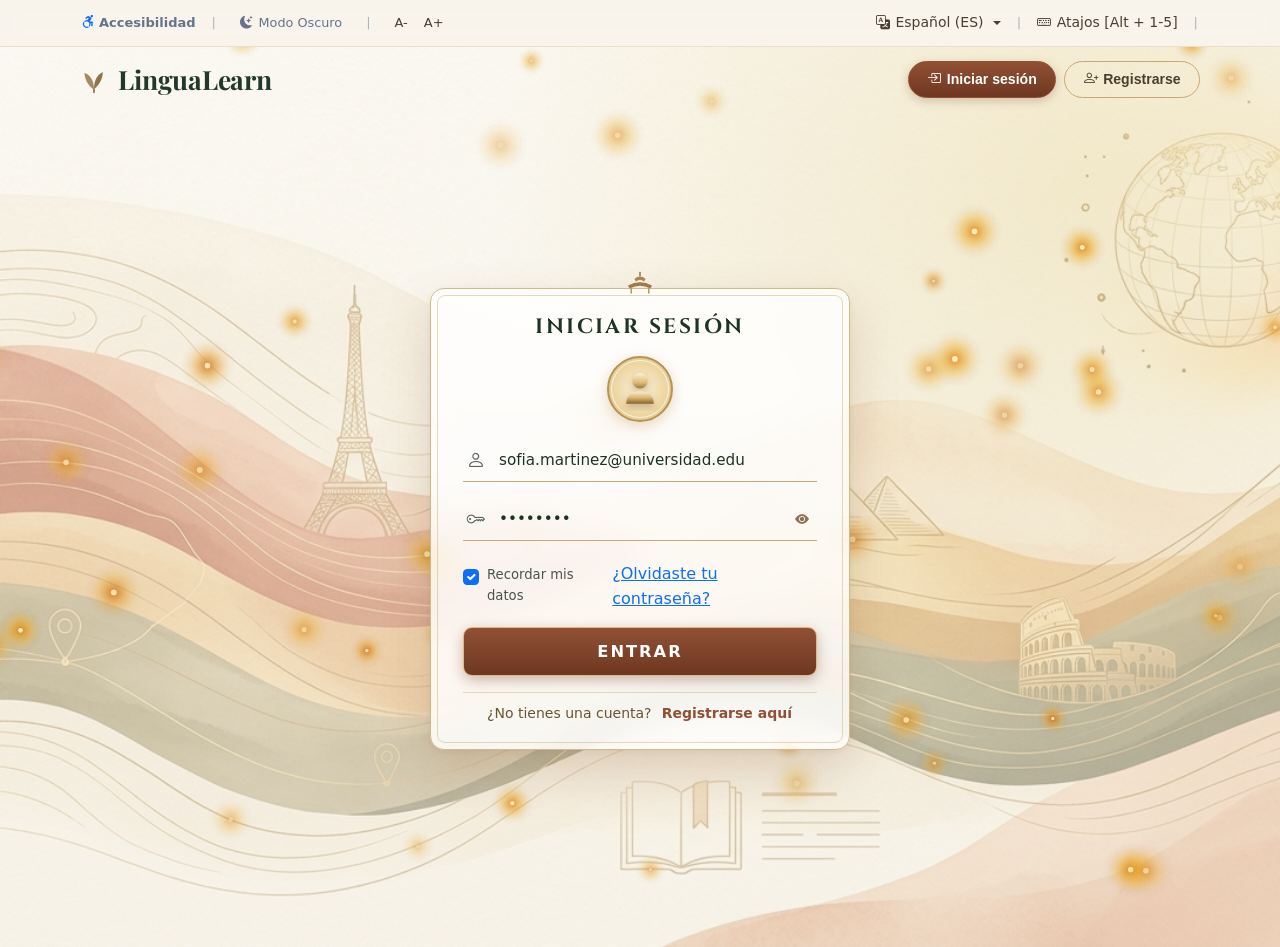
==== commit 7e9e51ad: "fix: resolve register modal freeze, ensure login button disappears completely without empty space, a" ====
--- a/index.html
+++ b/index.html
@@ -362,7 +362,7 @@
         </nav>
 
         <!-- ACCIONES DE INVITADO: Únicamente «Iniciar sesión» y «Registrarse» (Sólo cuando NO hay sesión) -->
-        <div class="d-flex align-items-center gap-2 auth-only-guest" id="nav-guest-actions">
+        <div class="align-items-center gap-2 auth-only-guest" id="nav-guest-actions">
           <button type="button" class="btn-auth-nav active" id="btn-nav-login" onclick="document.getElementById('hero-user-input')?.focus();">
             <i class="bi bi-box-arrow-in-right"></i> Iniciar sesión
           </button>
--- a/css/styles.css
+++ b/css/styles.css
@@ -2569,11 +2569,44 @@
 .pricing-plan-card,
 .checkout-summary-card,
 .conversation-room-card,
-.support-topic-card,
-.modal-dialog,
-.modal {
+.support-topic-card {
   position: relative !important;
   z-index: 4 !important;
+}
+
+/* Modales Bootstrap: Stack nativo limpio por encima del backdrop */
+.modal {
+  position: fixed !important;
+  top: 0;
+  left: 0;
+  z-index: 1060 !important;
+  width: 100%;
+  height: 100%;
+  overflow-x: hidden;
+  overflow-y: auto;
+  outline: 0;
+}
+
+.modal-backdrop {
+  position: fixed !important;
+  top: 0;
+  left: 0;
+  z-index: 1050 !important;
+  width: 100vw;
+  height: 100vh;
+}
+
+.modal-dialog {
+  position: relative !important;
+  margin: 1.75rem auto;
+  pointer-events: auto !important;
+  z-index: 1065 !important;
+}
+
+.modal-content {
+  position: relative !important;
+  pointer-events: auto !important;
+  z-index: 1070 !important;
 }
 
 /* BOTÓN CONMUTADOR DE MODO OSCURO */
@@ -5023,8 +5056,23 @@
 }
 
 html.user-logged-in .auth-only-guest,
-body.user-logged-in .auth-only-guest {
+body.user-logged-in .auth-only-guest,
+html.user-logged-in #nav-guest-actions,
+body.user-logged-in #nav-guest-actions,
+.user-logged-in #nav-guest-actions {
   display: none !important;
+  visibility: hidden !important;
+  width: 0 !important;
+  height: 0 !important;
+  margin: 0 !important;
+  padding: 0 !important;
+  border: none !important;
+  pointer-events: none !important;
+}
+
+html.user-not-logged-in #nav-guest-actions,
+body.user-not-logged-in #nav-guest-actions {
+  display: flex !important;
 }
 
 /* Modo no autenticado: centrado perfecto del formulario sin distracciones */
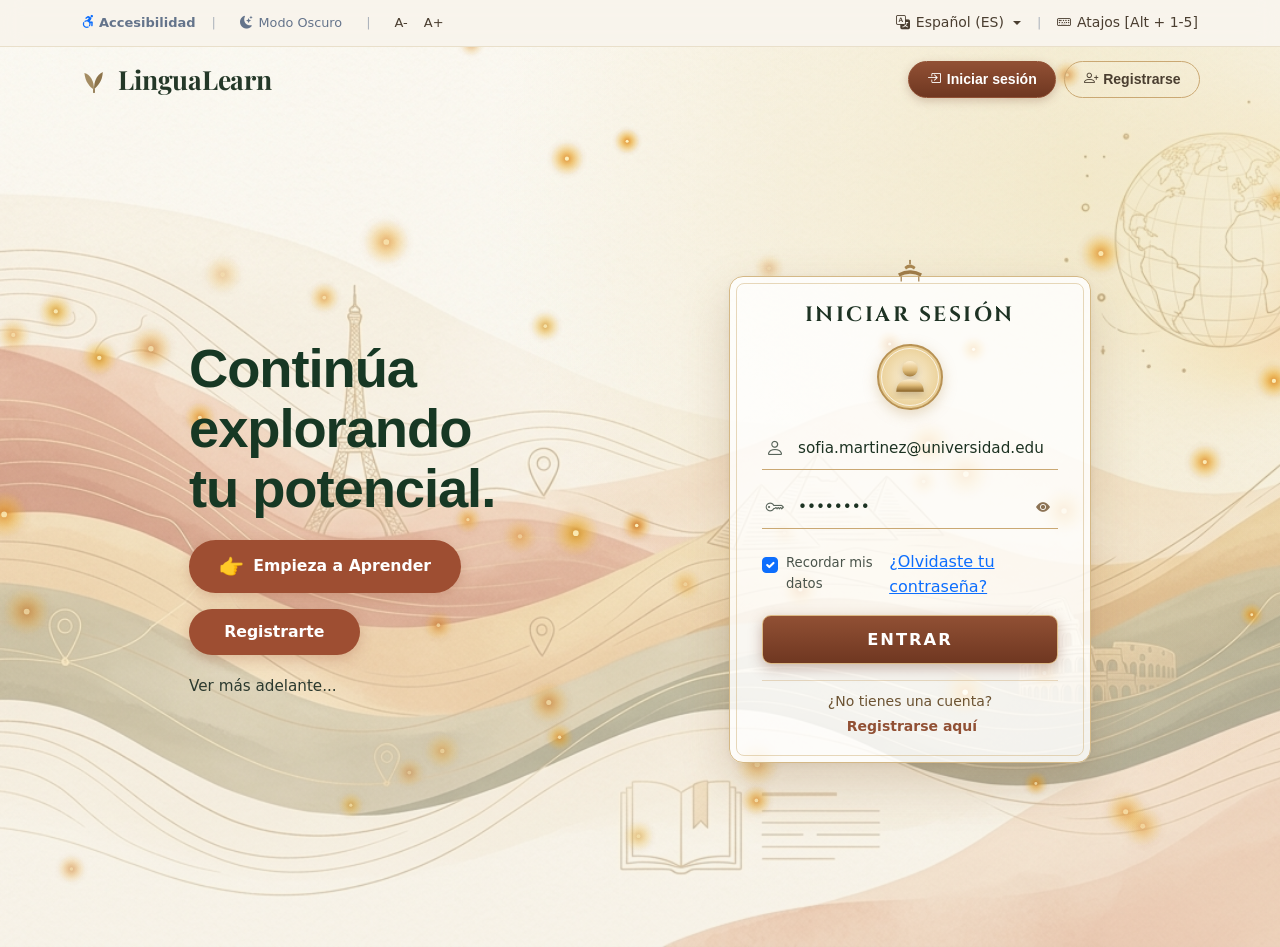
==== commit dc43e7d4: "fix: restore login form fields and remove internal tabs from index.html" ====
--- a/index.html
+++ b/index.html
@@ -201,30 +201,11 @@
       cursor: pointer;
     }
   </style>
-  <script>
-    (function () {
-      try {
-        var user = JSON.parse(localStorage.getItem('lingua_current_user') || '{}');
-        if (user && user.isLoggedIn === true) {
-          document.documentElement.classList.add('user-logged-in');
-        } else {
-          document.documentElement.classList.add('user-not-logged-in');
-        }
-      } catch (e) {
-        document.documentElement.classList.add('user-not-logged-in');
-      }
-    })();
-  </script>
 </head>
 <body class="page-inicio preload-theme">
   <script>
     if (localStorage.getItem('lingua_theme') === 'dark') {
       document.body.classList.add('dark-mode');
-    }
-    if (document.documentElement.classList.contains('user-logged-in')) {
-      document.body.classList.add('user-logged-in');
-    } else {
-      document.body.classList.add('user-not-logged-in');
     }
   </script>
 
@@ -259,10 +240,7 @@
         <button type="button" class="btn btn-sm btn-link text-decoration-none p-0" style="color: #4a3e30;" data-bs-toggle="modal" data-bs-target="#modal-shortcuts">
           <i class="bi bi-keyboard"></i> Atajos [Alt + 1-5]
         </button>
-        <span class="opacity-50 d-none d-md-inline">|</span>
-        <a href="dashboard.html" class="small fw-bold text-decoration-none d-none d-md-inline auth-only-logged-in" style="color: #8b4429;">
-          <i class="bi bi-speedometer2"></i> Dashboard
-        </a>
+        
       </div>
     </div>
   </aside>
@@ -290,79 +268,10 @@
             </svg>
             <span class="brand-warm-title">LinguaLearn</span>
           </a>
-
-          <!-- Botón de píldora Explore (Sólo cuando hay sesión activa) -->
-          <a href="#seccion-interactiva" class="btn-explore-pill auth-only-logged-in">
-            Explore
-          </a>
-        </div>
-
-        <!-- Enlaces rápidos de navegación derecha (Sólo cuando hay sesión activa) -->
-        <nav class="d-none d-md-flex align-items-center gap-2 hero-nav-links flex-nowrap auth-only-logged-in" aria-label="Navegación secundaria">
-          <a href="test-diagnostico.html" class="hero-nav-link">Test Diagnóstico</a>
-          <a href="dashboard.html" class="hero-nav-link">Dashboard</a>
-          <a href="leccion.html" class="hero-nav-link">Lección Activa</a>
-          <a href="perfil.html" class="hero-nav-link">Mi Perfil</a>
-          <div class="dropdown d-inline-block">
-            <button class="hero-nav-link dropdown-toggle border-0" type="button" data-bs-toggle="dropdown" aria-expanded="false" style="cursor: pointer;">
-              Más
-            </button>
-            <ul class="dropdown-menu dropdown-menu-end shadow border-0 p-1" style="min-width: 170px;">
-              <li><a class="dropdown-item py-2 small rounded-2" href="pronunciacion.html"><i class="bi bi-mic me-2 text-warning"></i> Pronunciación</a></li>
-              <li><a class="dropdown-item py-2 small rounded-2" href="comunidad.html"><i class="bi bi-people me-2 text-primary"></i> Comunidad</a></li>
-              <li><a class="dropdown-item py-2 small rounded-2" href="suscripcion.html"><i class="bi bi-gem me-2 text-danger"></i> Suscripción</a></li>
-              <li><a class="dropdown-item py-2 small rounded-2" href="soporte.html"><i class="bi bi-question-circle me-2 text-info"></i> Soporte</a></li>
-            </ul>
-          </div>
-
-          <!-- Avatar y menú de usuario activo en navbar de Inicio -->
-          <div class="dropdown d-inline-block ms-2">
-            <button class="btn p-0 border-0 header-avatar-btn" type="button" data-bs-toggle="dropdown" aria-expanded="false" title="Menú de usuario">
-              <img src="assets/sofia.jpg" class="header-avatar-img rounded-circle" style="width: 36px; height: 36px; object-fit: cover; border: 2px solid #caa873;" alt="Foto de perfil">
-            </button>
-            <ul class="dropdown-menu dropdown-menu-end shadow-lg border-0 card-custom test-card-glass p-2 mt-2" style="min-width: 250px; z-index: 1080;">
-              <li class="px-3 py-2 border-bottom mb-1">
-                <div class="fw-bold text-dark text-truncate user-display-name">Sofia Martinez</div>
-                <div class="small text-secondary text-truncate" style="font-size: 0.775rem;">sofia.martinez@universidad.edu</div>
-                <div class="badge bg-primary-subtle text-primary mt-1 user-level-badge" style="font-size: 0.7rem;">Nivel: A2 (Básico)</div>
-              </li>
-              <li>
-                <a class="dropdown-item rounded-2 py-2 small d-flex align-items-center gap-2" href="perfil.html">
-                  <i class="bi bi-person-circle text-primary"></i> <span>Mi Perfil y Logros</span>
-                </a>
-              </li>
-              <li>
-                <a class="dropdown-item rounded-2 py-2 small d-flex align-items-center gap-2" href="dashboard.html">
-                  <i class="bi bi-speedometer2 text-success"></i> <span>Mi Dashboard</span>
-                </a>
-              </li>
-              <li>
-                <a class="dropdown-item rounded-2 py-2 small d-flex align-items-center gap-2" href="tickets.html">
-                  <i class="bi bi-envelope-paper text-warning"></i> <span>Mis Tickets</span>
-                </a>
-              </li>
-              <li>
-                <a class="dropdown-item rounded-2 py-2 small d-flex align-items-center gap-2" href="suscripcion.html">
-                  <i class="bi bi-gem text-warning"></i> <span>Suscripciones de estudio</span>
-                </a>
-              </li>
-              <li>
-                <a class="dropdown-item rounded-2 py-2 small d-flex align-items-center gap-2" href="soporte.html">
-                  <i class="bi bi-question-circle text-info"></i> <span>Centro de Ayuda</span>
-                </a>
-              </li>
-              <li><hr class="dropdown-divider my-1"></li>
-              <li>
-                <button type="button" class="dropdown-item rounded-2 py-2 small text-danger d-flex align-items-center gap-2 btn-global-logout fw-semibold">
-                  <i class="bi bi-box-arrow-right"></i> <span>Cerrar Sesión</span>
-                </button>
-              </li>
-            </ul>
-          </div>
-        </nav>
-
-        <!-- ACCIONES DE INVITADO: Únicamente «Iniciar sesión» y «Registrarse» (Sólo cuando NO hay sesión) -->
-        <div class="align-items-center gap-2 auth-only-guest" id="nav-guest-actions">
+        </div>
+
+        <!-- Acciones de Acceso en Barra Superior -->
+        <div class="d-flex align-items-center gap-2" id="nav-guest-actions">
           <button type="button" class="btn-auth-nav active" id="btn-nav-login" onclick="document.getElementById('hero-user-input')?.focus();">
             <i class="bi bi-box-arrow-in-right"></i> Iniciar sesión
           </button>
@@ -373,98 +282,9 @@
       </div>
     </div>
 
-    <!-- CONTENIDO DEL HERO: VISTA SEGÚN AUTENTICACIÓN -->
+    <!-- CONTENIDO DEL HERO: 2 COLUMNAS (TÍTULO Y ACCIONES / TARJETA ORNAMENTAL) -->
     <div class="container-xl hero-main-container position-relative" style="z-index: 5;">
-      
-      <!-- ========================================================
-           VISTA 1: USUARIO SIN SESIÓN (FORMULARIO CENTRADO Y LIMPIO)
-           ======================================================== -->
-      <div class="auth-only-guest w-100 justify-content-center align-items-center py-2" id="guest-hero-wrapper">
-        <div class="login-card-ornate mx-auto">
-          
-          <!-- Silueta decorativa de Pagoda en el centro superior -->
-          <svg class="pagoda-finial" viewBox="0 0 50 30" xmlns="http://www.w3.org/2000/svg">
-            <path d="M 25,2 L 25,6" stroke="#9e7b48" stroke-width="2" stroke-linecap="round" />
-            <path d="M 18,10 Q 25,4 32,10 L 30,13 Q 25,9 20,13 Z" fill="#a8854f" />
-            <path d="M 10,18 Q 25,10 40,18 L 38,22 Q 25,15 12,22 Z" fill="#9e7b48" />
-            <path d="M 14,22 L 14,28 M 36,22 L 36,28" stroke="#9e7b48" stroke-width="1.5" />
-          </svg>
-
-          <!-- Título Serif Clásico -->
-          <h2 class="card-title-serif">INICIAR SESIÓN</h2>
-
-          <!-- Medallón Dorado de Avatar con Silueta 3D -->
-          <div class="avatar-gold-medallion" title="Identidad del Estudiante">
-            <svg width="44" height="44" viewBox="0 0 24 24" fill="none" xmlns="http://www.w3.org/2000/svg">
-              <circle cx="12" cy="7.5" r="4.2" fill="url(#goldGradientHead)" filter="drop-shadow(0 2px 2px rgba(110,75,30,0.3))"/>
-              <path d="M 4.5,20 C 4.5,15.2 7.8,13.2 12,13.2 C 16.2,13.2 19.5,15.2 19.5,20" fill="url(#goldGradientBody)" filter="drop-shadow(0 2px 2px rgba(110,75,30,0.3))"/>
-              <defs>
-                <linearGradient id="goldGradientHead" x1="12" y1="3" x2="12" y2="12" gradientUnits="userSpaceOnUse">
-                  <stop stop-color="#fff2d6"/>
-                  <stop offset="0.6" stop-color="#dfbc7a"/>
-                  <stop offset="1" stop-color="#9d7637"/>
-                </linearGradient>
-                <linearGradient id="goldGradientBody" x1="12" y1="13" x2="12" y2="20" gradientUnits="userSpaceOnUse">
-                  <stop stop-color="#fff2d6"/>
-                  <stop offset="0.5" stop-color="#dfbc7a"/>
-                  <stop offset="1" stop-color="#8a6327"/>
-                </linearGradient>
-              </defs>
-            </svg>
-          </div>
-
-          <!-- Formulario de Acceso Estilizado -->
-          <form id="form-hero-login">
-            
-            <!-- Campo 1: Usuario o Correo -->
-            <div class="input-warm-group">
-              <i class="bi bi-person input-icon-warm"></i>
-              <input type="text" id="hero-user-input" class="input-warm-underline" placeholder="Usuario o Correo" value="sofia.martinez@universidad.edu" required aria-label="Usuario o Correo">
-            </div>
-
-            <!-- Campo 2: Contraseña con Ojo Mostrar/Ocultar -->
-            <div class="input-warm-group d-flex align-items-center position-relative">
-              <i class="bi bi-key input-icon-warm"></i>
-              <input type="password" id="hero-pass-input" class="input-warm-underline flex-grow-1 pe-4" placeholder="Contraseña" value="12345678" required aria-label="Contraseña">
-              <button type="button" class="btn btn-sm text-secondary p-0 btn-toggle-password position-absolute end-0 me-2" aria-label="Mostrar u ocultar contraseña" title="Mostrar u ocultar contraseña" style="background:transparent; border:none; color: #8c7355 !important;">
-                <i class="bi bi-eye-fill"></i>
-              </button>
-            </div>
-
-            <!-- Fila: Recordar mis datos y ¿Olvidaste tu contraseña? -->
-            <div class="d-flex justify-content-between align-items-center mb-3 pt-1">
-              <div class="form-check m-0">
-                <input class="form-check-input checkbox-warm" type="checkbox" id="check-remember" checked>
-                <label class="form-check-label small label-remember-warm" for="check-remember">
-                  Recordar mis datos
-                </label>
-              </div>
-              <a href="#" class="link-forgot-warm" data-bs-toggle="modal" data-bs-target="#modal-forgot-password">
-                ¿Olvidaste tu contraseña?
-              </a>
-            </div>
-
-            <!-- Botón ENTRAR Metálico Bronce -->
-            <button type="submit" class="btn-entrar-metallic">
-              ENTRAR
-            </button>
-
-            <!-- Acceso a Registro -->
-            <div class="text-center mt-3 pt-2 border-top" style="border-color: rgba(202, 168, 115, 0.4) !important;">
-              <span class="small" style="color: #6c5332;">¿No tienes una cuenta?</span>
-              <button type="button" class="btn btn-link btn-sm p-0 ms-1 fw-bold text-decoration-none" style="color: #915034;" data-bs-toggle="modal" data-bs-target="#modal-register-hero">
-                Registrarse aquí
-              </button>
-            </div>
-          </form>
-
-        </div>
-      </div>
-
-      <!-- ========================================================
-           VISTA 2: USUARIO CON SESIÓN ACTIVA (2 COLUMNAS EDITORIAL)
-           ======================================================== -->
-      <div class="row align-items-center justify-content-between g-4 auth-only-logged-in w-100" id="logged-hero-wrapper">
+      <div class="row align-items-center justify-content-between g-4">
         
         <!-- Columna Izquierda: Título y Botones Terracotta -->
         <div class="col-lg-6 col-xl-6 anim-cascade-left stagger-3">
@@ -475,16 +295,16 @@
           </h1>
 
           <div class="d-flex flex-wrap align-items-center gap-3">
-            <!-- Botón 1: Ir a Dashboard -->
-            <a href="dashboard.html" class="btn-terracotta" id="btn-hero-learn">
+            <!-- Botón 1: Empieza a Aprender con icono de mano apuntando -->
+            <button type="button" class="btn-terracotta" id="btn-hero-learn" onclick="document.getElementById(\'hero-user-input\')?.focus();">
               <span style="font-size: 1.25rem;">👉</span>
-              <span>Ir a Mi Dashboard</span>
-            </a>
-
-            <!-- Botón 2: Continuar Lección -->
-            <a href="leccion.html" class="btn-terracotta" style="padding-left: 2.2rem; padding-right: 2.2rem;">
-              Continuar Lección
-            </a>
+              <span>Empieza a Aprender</span>
+            </button>
+
+            <!-- Botón 2: Registrarte -->
+            <button type="button" class="btn-terracotta" style="padding-left: 2.2rem; padding-right: 2.2rem;" data-bs-toggle="modal" data-bs-target="#modal-register-hero">
+              Registrarte
+            </button>
           </div>
 
           <!-- Enlace discreto Ver más adelante... que desliza hacia la nueva sección interactiva -->
@@ -495,11 +315,11 @@
           </div>
         </div>
 
-        <!-- Columna Derecha: Tarjeta Ornamental de Usuario Activo -->
+        <!-- Columna Derecha: Tarjeta Ornamental de Inicio de Sesión -->
         <div class="col-lg-6 col-xl-5 anim-cascade-right stagger-4 d-flex justify-content-lg-end justify-content-center">
-          <div class="login-card-ornate text-center" id="logged-in-user-card">
+          <div class="login-card-ornate">
             
-            <!-- Silueta decorativa de Pagoda -->
+            <!-- Silueta decorativa de Pagoda en el centro superior -->
             <svg class="pagoda-finial" viewBox="0 0 50 30" xmlns="http://www.w3.org/2000/svg">
               <path d="M 25,2 L 25,6" stroke="#9e7b48" stroke-width="2" stroke-linecap="round" />
               <path d="M 18,10 Q 25,4 32,10 L 30,13 Q 25,9 20,13 Z" fill="#a8854f" />
@@ -508,32 +328,72 @@
             </svg>
 
             <!-- Título Serif Clásico -->
-            <h2 class="card-title-serif mb-2">¡HOLA DE NUEVO!</h2>
-
-            <div class="avatar-gold-medallion mb-3" title="Foto de perfil">
-              <img src="assets/sofia.jpg" class="header-avatar-img rounded-circle w-100 h-100 object-fit-cover" alt="Avatar">
-            </div>
-
-            <h3 class="h5 fw-bold text-dark mb-1 user-display-name">Sofia Martinez</h3>
-            <div class="small text-secondary mb-3 user-level-badge">Nivel A2 - Básico Activo</div>
-
-            <div class="d-flex justify-content-center gap-2 mb-3">
-              <div class="badge bg-warning-subtle text-dark border px-3 py-2 rounded-pill">
-                <i class="bi bi-fire text-warning me-1"></i> <span class="stat-streak-val">5 días</span>
+            <h2 class="card-title-serif">INICIAR SESIÓN</h2>
+
+            <!-- Medallón Dorado de Avatar con Silueta 3D -->
+            <div class="avatar-gold-medallion" title="Identidad del Estudiante">
+              <svg width="44" height="44" viewBox="0 0 24 24" fill="none" xmlns="http://www.w3.org/2000/svg">
+                <circle cx="12" cy="7.5" r="4.2" fill="url(#goldGradientHead)" filter="drop-shadow(0 2px 2px rgba(110,75,30,0.3))"/>
+                <path d="M 4.5,20 C 4.5,15.2 7.8,13.2 12,13.2 C 16.2,13.2 19.5,15.2 19.5,20" fill="url(#goldGradientBody)" filter="drop-shadow(0 2px 2px rgba(110,75,30,0.3))"/>
+                <defs>
+                  <linearGradient id="goldGradientHead" x1="12" y1="3" x2="12" y2="12" gradientUnits="userSpaceOnUse">
+                    <stop stop-color="#fff2d6"/>
+                    <stop offset="0.6" stop-color="#dfbc7a"/>
+                    <stop offset="1" stop-color="#9d7637"/>
+                  </linearGradient>
+                  <linearGradient id="goldGradientBody" x1="12" y1="13" x2="12" y2="20" gradientUnits="userSpaceOnUse">
+                    <stop stop-color="#fff2d6"/>
+                    <stop offset="0.5" stop-color="#dfbc7a"/>
+                    <stop offset="1" stop-color="#8a6327"/>
+                  </linearGradient>
+                </defs>
+              </svg>
+            </div>
+
+            <!-- Formulario de Acceso Estilizado -->
+            <form id="form-hero-login">
+              
+              <!-- Campo 1: Usuario o Correo -->
+              <div class="input-warm-group">
+                <i class="bi bi-person input-icon-warm"></i>
+                <input type="text" id="hero-user-input" class="input-warm-underline" placeholder="Usuario o Correo" value="sofia.martinez@universidad.edu" required aria-label="Usuario o Correo">
               </div>
-              <div class="badge bg-primary-subtle text-primary border px-3 py-2 rounded-pill">
-                <i class="bi bi-lightning-charge-fill me-1"></i> <span class="stat-xp-val">120 XP</span>
+
+              <!-- Campo 2: Contraseña con Ojo Mostrar/Ocultar -->
+              <div class="input-warm-group d-flex align-items-center position-relative">
+                <i class="bi bi-key input-icon-warm"></i>
+                <input type="password" id="hero-pass-input" class="input-warm-underline flex-grow-1 pe-4" placeholder="Contraseña" value="12345678" required aria-label="Contraseña">
+                <button type="button" class="btn btn-sm text-secondary p-0 btn-toggle-password position-absolute end-0 me-2" aria-label="Mostrar u ocultar contraseña" title="Mostrar u ocultar contraseña" style="background:transparent; border:none; color: #8c7355 !important;">
+                  <i class="bi bi-eye-fill"></i>
+                </button>
               </div>
-            </div>
-
-            <div class="d-flex flex-column gap-2 pt-2">
-              <a href="dashboard.html" class="btn-entrar-metallic text-decoration-none">
-                CONTINUAR APRENDIZAJE <i class="bi bi-arrow-right ms-1"></i>
-              </a>
-              <button type="button" class="btn btn-sm btn-link text-danger text-decoration-none btn-global-logout mt-1 fw-bold">
-                <i class="bi bi-box-arrow-right me-1"></i> Cerrar Sesión
+
+              <!-- Fila: Recordar mis datos y ¿Olvidaste tu contraseña? -->
+              <div class="d-flex justify-content-between align-items-center mb-3 pt-1">
+                <div class="form-check m-0">
+                  <input class="form-check-input checkbox-warm" type="checkbox" id="check-remember" checked>
+                  <label class="form-check-label small label-remember-warm" for="check-remember">
+                    Recordar mis datos
+                  </label>
+                </div>
+                <a href="#" class="link-forgot-warm" data-bs-toggle="modal" data-bs-target="#modal-forgot-password">
+                  ¿Olvidaste tu contraseña?
+                </a>
+              </div>
+
+                            <!-- Botón ENTRAR Metálico Bronce -->
+              <button type="submit" class="btn-entrar-metallic">
+                ENTRAR
               </button>
-            </div>
+
+              <!-- Acceso a Registro -->
+              <div class="text-center mt-3 pt-2 border-top" style="border-color: rgba(202, 168, 115, 0.4) !important;">
+                <span class="small" style="color: #6c5332;">¿No tienes una cuenta?</span>
+                <button type="button" class="btn btn-link btn-sm p-0 ms-1 fw-bold text-decoration-none" style="color: #915034;" data-bs-toggle="modal" data-bs-target="#modal-register-hero">
+                  Registrarse aquí
+                </button>
+              </div>
+            </form>
 
           </div>
         </div>
@@ -545,7 +405,7 @@
        PARTE 2 DE INICIO (AL DESLIZAR): SIMULADOR GAMIFICADO Y BANNER MUSGO
        (MATCH EXACTO AL SEGUNDO PROTOTIPO)
        ========================================================================= -->
-  <main id="seccion-interactiva" class="scroll-section-container auth-only-logged-in">
+  <main id="seccion-interactiva" class="scroll-section-container">
     <div class="container-xl">
 
       <!-- TARJETA PRINCIPAL TERRACOTA: EXPERIENCIA INTERACTIVA CENTRAL -->
@@ -978,7 +838,7 @@
   </div>
 
   <!-- PIE DE PÁGINA ACCESIBLE (WCAG 2.2 AAA) -->
-  <footer class="footer-accessible anim-cascade stagger-7 auth-only-logged-in" style="background-color: #f2ece0; border-top: 1px solid #dcd1be;">
+  <footer class="footer-accessible anim-cascade stagger-7" style="background-color: #f2ece0; border-top: 1px solid #dcd1be;">
     <div class="container-xl">
       <div class="row align-items-center g-3">
         <div class="col-md-6 d-flex align-items-center gap-2">
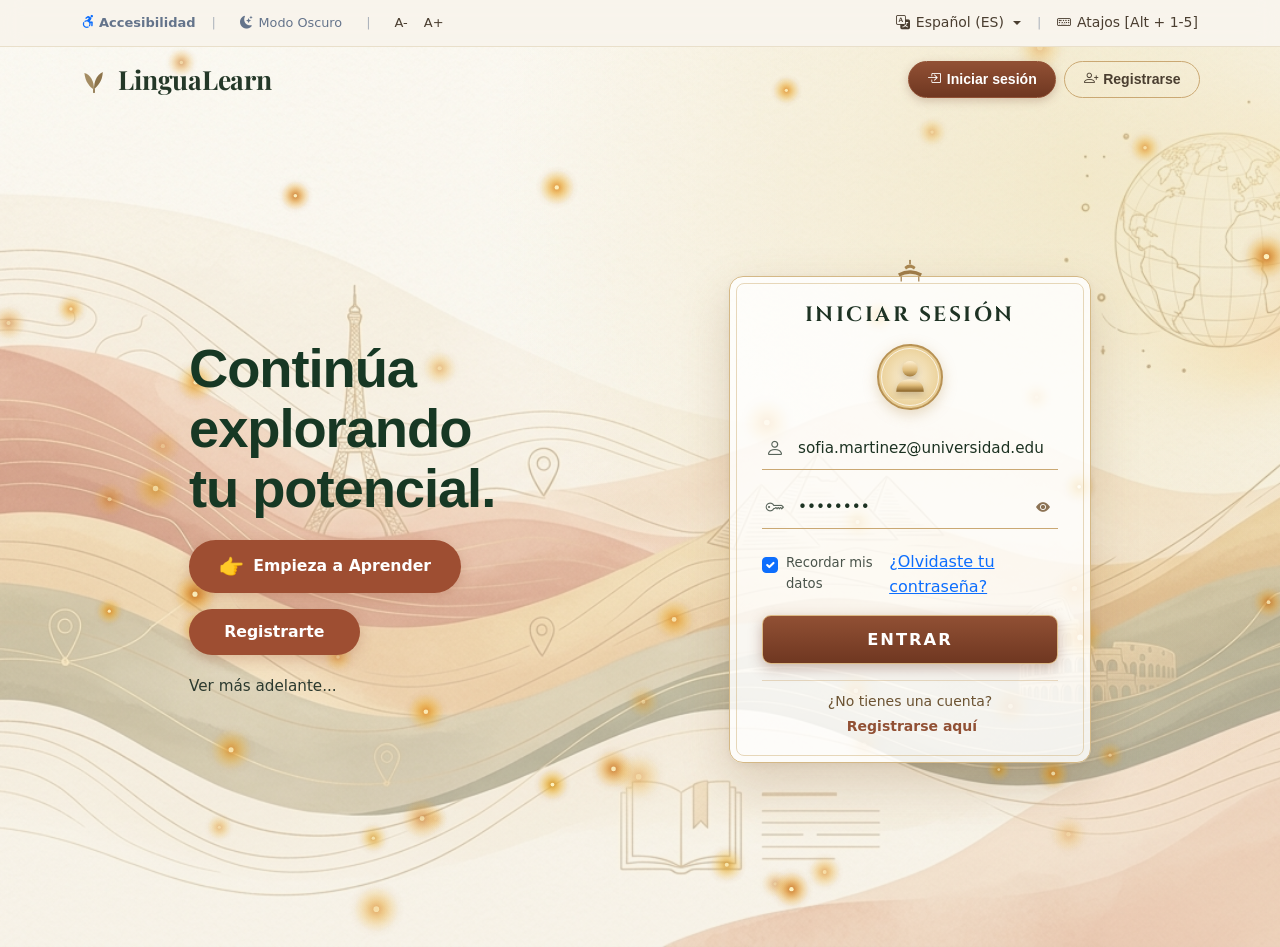
==== commit 9cf9c8b0: "feat: remove 'Inicio' button from authenticated navbar and prevent returning to login page without e" ====
--- a/index.html
+++ b/index.html
@@ -201,6 +201,18 @@
       cursor: pointer;
     }
   </style>
+
+  <!-- REDIRECCIÓN DE USUARIOS AUTENTICADOS: Evitar volver al login sin cerrar sesión explícitamente -->
+  <script>
+    (function () {
+      try {
+        var user = JSON.parse(localStorage.getItem('lingua_current_user') || '{}');
+        if (user && user.isLoggedIn === true) {
+          window.location.replace('dashboard.html');
+        }
+      } catch (e) {}
+    })();
+  </script>
 </head>
 <body class="page-inicio preload-theme">
   <script>
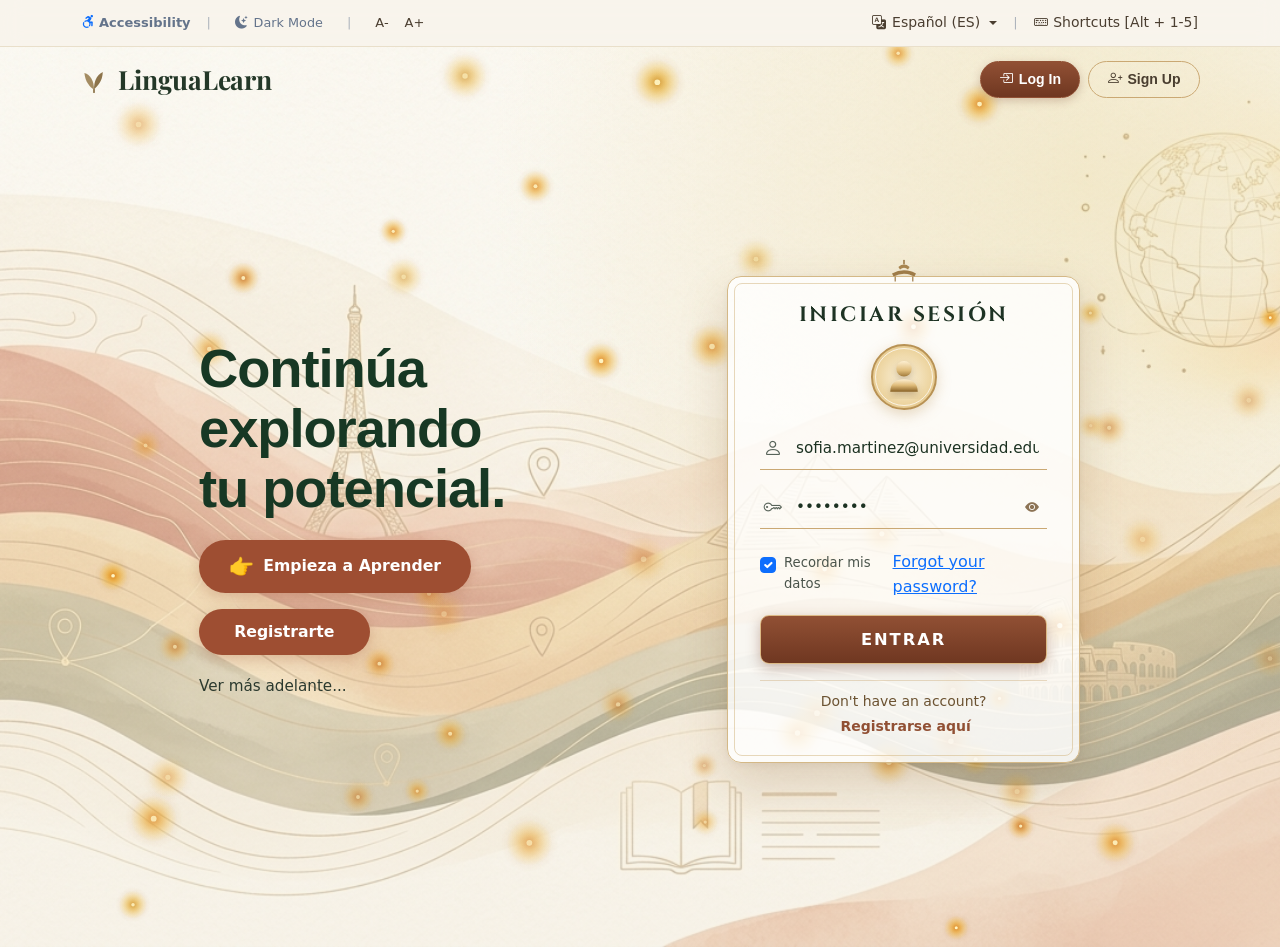
==== commit a91fecc3: "feat(i18n): implement global multi-language translation across all views including profile" ====
--- a/index.html
+++ b/index.html
@@ -881,6 +881,8 @@
   <script src="js/fireflies.js"></script>
   <script src="js/accesibilidad.js"></script>
   <script src="js/app.js"></script>
+  <!-- Motor de Internacionalización Global (i18n) -->
+  <script src="js/i18n.js"></script>
   <script>
     // Selector interactivo de escenarios de conversación
     function selectScenario(scenarioId, phraseText) {
--- a/css/styles.css
+++ b/css/styles.css
@@ -3559,81 +3559,50 @@
   border: 2px solid transparent;
 }
 
-/* Opción A (drinks - Seleccionada / Correcta como en la imagen) */
-.cloud-option-a {
-  background: linear-gradient(135deg, #cde5fc 0%, #b2d9fc 100%);
-  border-color: #72b1ea;
-  box-shadow: 0 8px 22px rgba(60, 130, 210, 0.22);
-}
-
-body.dark-mode .cloud-option-a {
-  background: linear-gradient(135deg, #1b3854 0%, #12283d 100%);
-  border-color: #38bdf8;
-  box-shadow: 0 8px 26px rgba(56, 189, 248, 0.3), inset 0 1px 2px rgba(255, 255, 255, 0.15);
-}
-
-/* Opción B (drank) */
-.cloud-option-b {
-  background: #fdfaf3;
-  border-color: #e5d7c3;
-  box-shadow: 0 6px 16px rgba(120, 85, 45, 0.06);
-}
-
-body.dark-mode .cloud-option-b {
-  background: #182637;
-  border-color: #32455b;
-  box-shadow: 0 6px 18px rgba(0, 0, 0, 0.4);
-}
-
-/* Opción C (is drink) */
-.cloud-option-c {
-  background: #f4ecf7;
-  border-color: #dac7e4;
-  box-shadow: 0 6px 16px rgba(120, 85, 45, 0.06);
-}
-
-body.dark-mode .cloud-option-c {
-  background: #182637;
-  border-color: #32455b;
-  box-shadow: 0 6px 18px rgba(0, 0, 0, 0.4);
-}
-
-/* Opción D (has drink) */
-.cloud-option-d {
-  background: #faece3;
-  border-color: #eacab7;
-  box-shadow: 0 6px 16px rgba(120, 85, 45, 0.06);
-}
-
-body.dark-mode .cloud-option-d {
-  background: #182637;
-  border-color: #32455b;
-  box-shadow: 0 6px 18px rgba(0, 0, 0, 0.4);
+/* Opciones de Respuesta Dinámicas - Estilo Base Uniforme */
+.cloud-option-card {
+  background: #fdfaf3 !important;
+  border: 2px solid #e5d7c3 !important;
+  box-shadow: 0 6px 16px rgba(120, 85, 45, 0.06) !important;
+}
+
+body.dark-mode .cloud-option-card {
+  background: #152232 !important;
+  border-color: rgba(56, 95, 125, 0.6) !important;
+  box-shadow: 0 6px 18px rgba(0, 0, 0, 0.4) !important;
 }
 
 .cloud-option-card:hover {
-  transform: translateY(-2px);
-  box-shadow: 0 10px 24px rgba(100, 70, 30, 0.14);
+  transform: translateY(-2px) !important;
+  border-color: #38bdf8 !important;
+  box-shadow: 0 10px 24px rgba(56, 189, 248, 0.22) !important;
 }
 
 body.dark-mode .cloud-option-card:hover {
-  border-color: #60a5fa;
-  transform: translateY(-2px);
-  box-shadow: 0 12px 28px rgba(0, 0, 0, 0.55);
-}
-
+  border-color: #38bdf8 !important;
+  transform: translateY(-2px) !important;
+  box-shadow: 0 12px 28px rgba(56, 189, 248, 0.28) !important;
+}
+
+/* OPCIÓN SELECCIONADA DINÁMICAMENTE (Se aplica a cualquier opción A, B, C o D que el usuario marque) */
 .cloud-option-card.selected {
-  outline: 2px solid #2563eb;
-  transform: translateY(-2px);
+  background: linear-gradient(135deg, #cde5fc 0%, #b2d9fc 100%) !important;
+  border: 2.5px solid #2563eb !important;
+  box-shadow: 0 8px 24px rgba(37, 99, 235, 0.32), 0 0 0 2px #2563eb !important;
+  transform: translateY(-2px) !important;
 }
 
 body.dark-mode .cloud-option-card.selected {
-  outline: 2px solid #38bdf8;
-}
-
+  background: linear-gradient(135deg, #1b3854 0%, #12283d 100%) !important;
+  border: 2.5px solid #38bdf8 !important;
+  box-shadow: 0 8px 26px rgba(56, 189, 248, 0.42), 0 0 0 2px #38bdf8 !important;
+  transform: translateY(-2px) !important;
+}
+
+/* Círculo con letra: Neutral por defecto */
 .cloud-opt-letter {
-  width: 36px;
-  height: 36px;
+  width: 38px;
+  height: 38px;
   border-radius: 50%;
   display: inline-flex;
   align-items: center;
@@ -3644,11 +3613,7 @@
   color: #3f3223;
   margin-right: 1rem;
   flex-shrink: 0;
-}
-
-.cloud-option-a .cloud-opt-letter {
-  background: #3988d1;
-  color: #ffffff;
+  transition: all 0.25s cubic-bezier(0.2, 0.8, 0.2, 1);
 }
 
 body.dark-mode .cloud-opt-letter {
@@ -3656,9 +3621,27 @@
   color: #e2e8f0;
 }
 
-body.dark-mode .cloud-option-a .cloud-opt-letter {
-  background: #0284c7;
-  color: #ffffff;
+/* CÍRCULO AZUL DINÁMICO QUE SE TRASLADA A LA OPCIÓN QUE EL USUARIO MARCA */
+.cloud-option-card.selected .cloud-opt-letter {
+  background: #2563eb !important;
+  color: #ffffff !important;
+  box-shadow: 0 4px 14px rgba(37, 99, 235, 0.5) !important;
+  transform: scale(1.1) !important;
+}
+
+body.dark-mode .cloud-option-card.selected .cloud-opt-letter {
+  background: #0284c7 !important;
+  color: #ffffff !important;
+  box-shadow: 0 4px 14px rgba(56, 189, 248, 0.6) !important;
+  transform: scale(1.1) !important;
+}
+
+.cloud-option-card.selected .cloud-opt-text-main {
+  color: #0369a1 !important;
+}
+
+body.dark-mode .cloud-option-card.selected .cloud-opt-text-main {
+  color: #7dd3fc !important;
 }
 
 .cloud-opt-text-main {
@@ -5127,3 +5110,267 @@
     margin: 1.5rem auto 0 auto !important;
   }
 }
+
+
+/* ==========================================================================
+   OPTIMIZACIÓN DE CONTRASTE UNIVERSAL Y LEGIBILIDAD EN MODO OSCURO (WCAG AAA)
+   ========================================================================== */
+
+/* 1. Encabezados y títulos con máxima luminosidad */
+body.dark-mode h1,
+body.dark-mode h2,
+body.dark-mode h3,
+body.dark-mode h4,
+body.dark-mode h5,
+body.dark-mode h6,
+body.dark-mode .text-dark,
+body.dark-mode .user-display-name,
+body.dark-mode .brand-name,
+body.dark-mode .card-title-serif,
+body.dark-mode .hero-title-warm {
+  color: #ffffff !important;
+}
+
+/* 2. Textos secundarios y muted de alta legibilidad (no se pierden en el fondo oscuro) */
+body.dark-mode .text-secondary,
+body.dark-mode .text-muted,
+body.dark-mode small.text-muted,
+body.dark-mode small.text-secondary,
+body.dark-mode p.text-secondary,
+body.dark-mode span.text-secondary,
+body.dark-mode span.text-muted {
+  color: #cbd5e1 !important;
+}
+
+/* 3. Colores semánticos con alta vibración para fondos oscuros */
+body.dark-mode .text-primary,
+body.dark-mode .text-primary-emphasis {
+  color: #60a5fa !important;
+}
+
+body.dark-mode .text-success,
+body.dark-mode .text-success-emphasis {
+  color: #4ade80 !important;
+}
+
+body.dark-mode .text-warning,
+body.dark-mode .text-warning-emphasis {
+  color: #fbbf24 !important;
+}
+
+body.dark-mode .text-info,
+body.dark-mode .text-info-emphasis {
+  color: #38bdf8 !important;
+}
+
+body.dark-mode .text-danger,
+body.dark-mode .text-danger-emphasis {
+  color: #f87171 !important;
+}
+
+/* 4. Sobrescritura de colores inline heredados del modo claro */
+body.dark-mode [style*="color: #243828"],
+body.dark-mode [style*="color: #4a3e30"],
+body.dark-mode [style*="color: #6c5332"],
+body.dark-mode [style*="color: #55493a"],
+body.dark-mode [style*="color: #8c7355"],
+body.dark-mode [style*="color: #915034"],
+body.dark-mode [style*="color: #3f3223"],
+body.dark-mode [style*="color:#475569"],
+body.dark-mode [style*="color: #475569"],
+body.dark-mode [style*="color: #334155"],
+body.dark-mode [style*="color: #0f172a"] {
+  color: #f1f5f9 !important;
+}
+
+body.dark-mode [style*="border-color: rgba(215, 195, 160"],
+body.dark-mode [style*="border-color: rgba(202, 168, 115"] {
+  border-color: rgba(56, 95, 125, 0.45) !important;
+}
+
+/* 5. Badges sutiles en modo oscuro (claros y legibles, sin saturar) */
+body.dark-mode .bg-primary-subtle {
+  background-color: rgba(37, 99, 235, 0.24) !important;
+  color: #93c5fd !important;
+  border: 1px solid rgba(96, 165, 250, 0.4) !important;
+}
+
+body.dark-mode .bg-success-subtle {
+  background-color: rgba(22, 163, 74, 0.24) !important;
+  color: #86efac !important;
+  border: 1px solid rgba(74, 222, 128, 0.4) !important;
+}
+
+body.dark-mode .bg-warning-subtle {
+  background-color: rgba(217, 119, 6, 0.24) !important;
+  color: #fde047 !important;
+  border: 1px solid rgba(251, 191, 36, 0.4) !important;
+}
+
+body.dark-mode .bg-info-subtle {
+  background-color: rgba(14, 165, 233, 0.24) !important;
+  color: #7dd3fc !important;
+  border: 1px solid rgba(56, 189, 248, 0.4) !important;
+}
+
+body.dark-mode .bg-danger-subtle {
+  background-color: rgba(220, 38, 38, 0.24) !important;
+  color: #fca5a5 !important;
+  border: 1px solid rgba(248, 113, 113, 0.4) !important;
+}
+
+body.dark-mode .bg-secondary-subtle {
+  background-color: rgba(100, 116, 139, 0.26) !important;
+  color: #cbd5e1 !important;
+  border: 1px solid rgba(148, 163, 184, 0.4) !important;
+}
+
+/* 6. Tarjetas de Comunidad, Muro, Foros y Salas */
+body.dark-mode .room-live-card,
+body.dark-mode .feed-post-card,
+body.dark-mode .leaderboard-user-item,
+body.dark-mode .support-topic-card,
+body.dark-mode .conversation-room-card {
+  background: rgba(18, 28, 42, 0.8) !important;
+  border-color: rgba(56, 95, 125, 0.55) !important;
+  color: #f1f5f9 !important;
+}
+
+body.dark-mode .room-live-card h2,
+body.dark-mode .room-live-card h3,
+body.dark-mode .room-live-card h4,
+body.dark-mode .feed-post-card h3,
+body.dark-mode .feed-post-card h4,
+body.dark-mode .leaderboard-user-item h4 {
+  color: #ffffff !important;
+}
+
+body.dark-mode .room-live-card p,
+body.dark-mode .feed-post-card p {
+  color: #cbd5e1 !important;
+}
+
+/* 7. Tarjetas y contenedores de Dashboard y Test */
+body.dark-mode .dashboard-card-glass,
+body.dark-mode .test-card-glass,
+body.dark-mode .profile-card-glass,
+body.dark-mode .cloud-quote-bubble {
+  background: rgba(15, 24, 36, 0.82) !important;
+  border-color: rgba(56, 95, 125, 0.5) !important;
+  color: #f1f5f9 !important;
+}
+
+body.dark-mode .dashboard-container-inset,
+body.dark-mode .test-container-inset {
+  background: rgba(11, 18, 28, 0.75) !important;
+  border: 1px solid rgba(56, 95, 125, 0.45) !important;
+  color: #cbd5e1 !important;
+}
+
+body.dark-mode .dashboard-pill-glass,
+body.dark-mode .test-pill-glass {
+  background: rgba(22, 34, 48, 0.75) !important;
+  border: 1px solid rgba(56, 95, 125, 0.5) !important;
+  color: #e2e8f0 !important;
+}
+
+/* 8. Frase en estudio de Test Diagnóstico */
+body.dark-mode #test-sentence-box {
+  color: #ffffff !important;
+}
+
+body.dark-mode #test-question-text {
+  color: #ffffff !important;
+}
+
+body.dark-mode .cloud-badge-level {
+  background: rgba(56, 189, 248, 0.18) !important;
+  color: #38bdf8 !important;
+  border: 1px solid rgba(56, 189, 248, 0.35) !important;
+}
+
+body.dark-mode .cloud-item-id {
+  background: rgba(251, 191, 36, 0.18) !important;
+  color: #fbbf24 !important;
+  border: 1px solid rgba(251, 191, 36, 0.35) !important;
+}
+
+/* 9. Botones de formulario y controles en modo oscuro */
+body.dark-mode .form-control,
+body.dark-mode .form-select {
+  background-color: #111c2a !important;
+  border-color: rgba(56, 95, 125, 0.65) !important;
+  color: #f8fafc !important;
+}
+
+body.dark-mode .form-control:focus,
+body.dark-mode .form-select:focus {
+  border-color: #38bdf8 !important;
+  color: #f8fafc !important;
+  box-shadow: 0 0 0 0.25rem rgba(56, 189, 248, 0.25) !important;
+}
+
+body.dark-mode .form-label {
+  color: #e2e8f0 !important;
+}
+
+body.dark-mode .form-control::placeholder {
+  color: #64748b !important;
+}
+
+/* 10. Accesibilidad topbar en modo oscuro */
+body.dark-mode .accessibility-topbar {
+  background: rgba(10, 17, 26, 0.9) !important;
+  border-bottom: 1px solid rgba(56, 95, 125, 0.4) !important;
+}
+
+body.dark-mode .accessibility-topbar button,
+body.dark-mode .accessibility-topbar span,
+body.dark-mode .accessibility-topbar a {
+  color: #e2e8f0 !important;
+}
+
+
+/* Tarjetas de Selección de Idioma de Aprendizaje en Perfil */
+.language-select-card {
+  background: rgba(255, 255, 255, 0.85);
+  border: 2px solid rgba(215, 195, 160, 0.6) !important;
+  border-radius: 20px;
+  cursor: pointer;
+  transition: all 0.25s cubic-bezier(0.2, 0.8, 0.2, 1);
+  box-shadow: 0 4px 12px rgba(120, 85, 45, 0.05);
+}
+
+.language-select-card:hover {
+  transform: translateY(-3px);
+  border-color: #38bdf8 !important;
+  box-shadow: 0 8px 20px rgba(56, 189, 248, 0.18);
+}
+
+.language-select-card.active {
+  background: linear-gradient(135deg, rgba(205, 229, 252, 0.95) 0%, rgba(186, 230, 253, 0.98) 100%) !important;
+  border-color: #0284c7 !important;
+  box-shadow: 0 8px 24px rgba(2, 132, 199, 0.25), 0 0 0 2px #0284c7 !important;
+  transform: translateY(-2px);
+}
+
+body.dark-mode .language-select-card {
+  background: rgba(18, 28, 42, 0.82) !important;
+  border-color: rgba(56, 95, 125, 0.6) !important;
+  box-shadow: 0 4px 14px rgba(0, 0, 0, 0.35);
+}
+
+body.dark-mode .language-select-card:hover {
+  border-color: #38bdf8 !important;
+  box-shadow: 0 8px 22px rgba(56, 189, 248, 0.25);
+}
+
+body.dark-mode .language-select-card.active {
+  background: linear-gradient(135deg, rgba(27, 56, 84, 0.95) 0%, rgba(18, 40, 61, 0.98) 100%) !important;
+  border-color: #38bdf8 !important;
+  box-shadow: 0 8px 26px rgba(56, 189, 248, 0.35), 0 0 0 2px #38bdf8 !important;
+}
+
+body.dark-mode .language-select-card .text-dark {
+  color: #ffffff !important;
+}
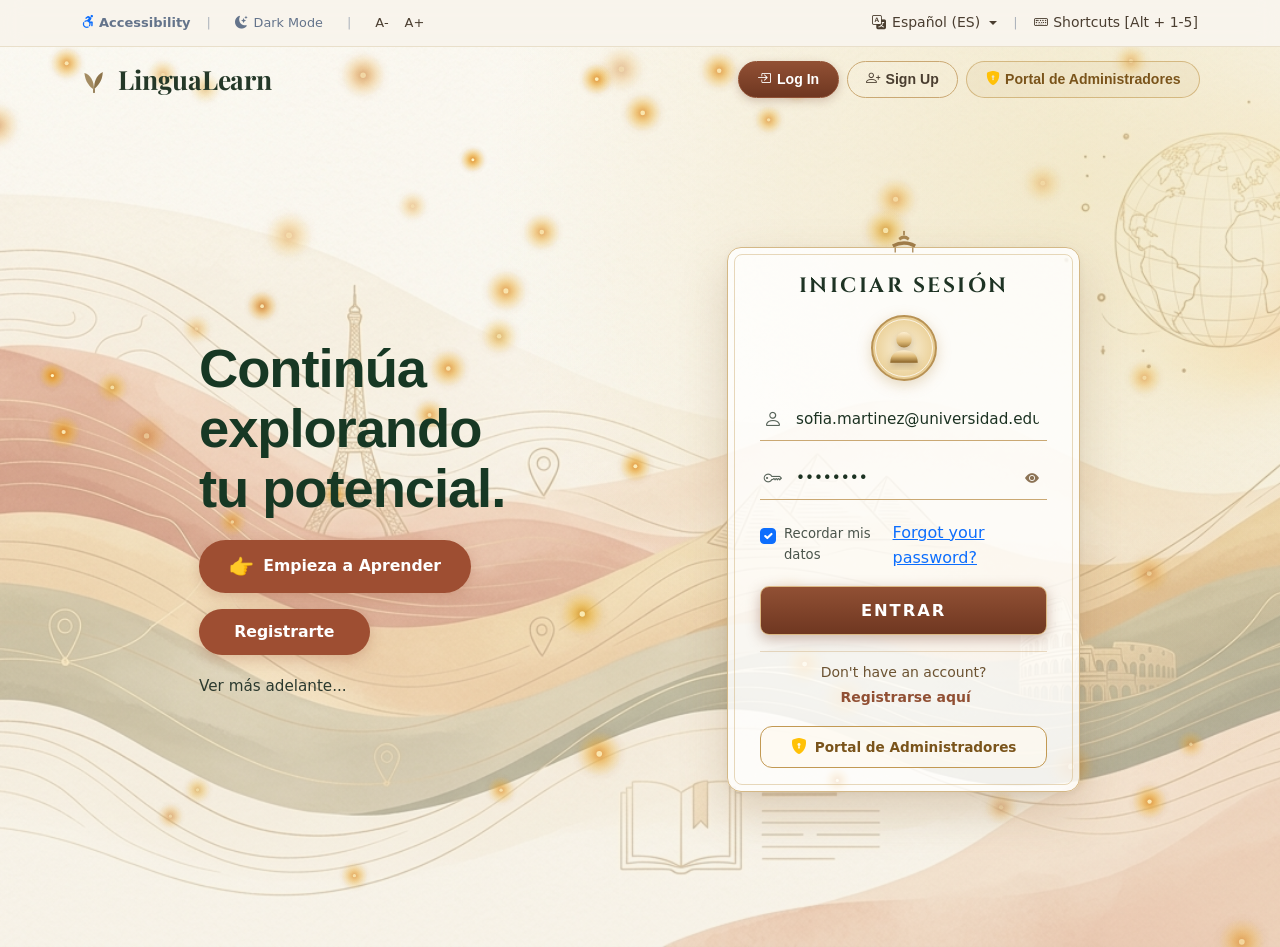
==== commit adda265b: "feat(admin): implement complete admin authentication flow and full administrative portal with 8 char" ====
--- a/index.html
+++ b/index.html
@@ -206,9 +206,17 @@
   <script>
     (function () {
       try {
-        var user = JSON.parse(localStorage.getItem('lingua_current_user') || '{}');
-        if (user && user.isLoggedIn === true) {
-          window.location.replace('dashboard.html');
+        var isVisitingAdmin = window.location.search.indexOf('admin') !== -1 || window.location.search.indexOf('portal') !== -1;
+        if (!isVisitingAdmin) {
+          var admin = JSON.parse(localStorage.getItem('lingua_admin_session') || '{}');
+          if (admin && admin.isLoggedIn === true && admin.isAdmin === true) {
+            window.location.replace('admin.html');
+            return;
+          }
+          var user = JSON.parse(localStorage.getItem('lingua_current_user') || '{}');
+          if (user && user.isLoggedIn === true) {
+            window.location.replace('dashboard.html');
+          }
         }
       } catch (e) {}
     })();
@@ -289,6 +297,9 @@
           </button>
           <button type="button" class="btn-auth-nav" id="btn-nav-register" data-bs-toggle="modal" data-bs-target="#modal-register-hero">
             <i class="bi bi-person-plus"></i> Registrarse
+          </button>
+          <button type="button" class="btn-auth-nav btn-admin-portal-link" id="btn-nav-admin" data-bs-toggle="modal" data-bs-target="#modal-admin-login" title="Portal exclusivo para administradores de LinguaLearn">
+            <i class="bi bi-shield-lock-fill text-warning"></i> <span>Portal de Administradores</span>
           </button>
         </div>
       </div>
@@ -405,6 +416,14 @@
                   Registrarse aquí
                 </button>
               </div>
+
+              <!-- Acceso Destacado al Portal de Administradores -->
+              <div class="mt-2 pt-2 text-center">
+                <button type="button" class="btn btn-sm btn-outline-warning w-100 py-2 px-3 d-flex align-items-center justify-content-center gap-2 fw-semibold btn-admin-trigger" data-bs-toggle="modal" data-bs-target="#modal-admin-login" style="border-radius: 12px; font-size: 0.85rem; border-color: #c29953; color: #7a541b; background: rgba(254, 250, 240, 0.7);">
+                  <i class="bi bi-shield-lock-fill text-warning fs-6"></i>
+                  <span>Portal de Administradores</span>
+                </button>
+              </div>
             </form>
 
           </div>
@@ -849,6 +868,113 @@
     </div>
   </div>
 
+
+  <!-- =========================================================================
+       MODAL: ACCESO EXCLUSIVO AL PORTAL DE ADMINISTRADORES
+       ========================================================================= -->
+  <div class="modal fade" id="modal-admin-login" tabindex="-1" aria-labelledby="modalAdminLoginLabel" aria-hidden="true">
+    <div class="modal-dialog modal-dialog-centered">
+      <div class="modal-content card-custom border-0 shadow-lg" style="background: rgba(255, 255, 255, 0.98); backdrop-filter: blur(16px); border: 2px solid #c29953 !important; border-radius: 20px;">
+        
+        <!-- Cabecera del Modal con Iconografía Institucional y de Seguridad -->
+        <div class="modal-header border-bottom pb-3" style="border-color: rgba(194, 153, 83, 0.3) !important;">
+          <div class="d-flex align-items-center gap-3">
+            <div class="avatar-gold-medallion m-0" style="width: 48px; height: 48px; border-width: 2px;">
+              <i class="bi bi-shield-lock-fill text-warning fs-4"></i>
+            </div>
+            <div>
+              <div class="d-flex align-items-center gap-2">
+                <h2 class="h5 modal-title fw-bold mb-0 text-dark" id="modalAdminLoginLabel">Portal de Administradores</h2>
+                <span class="badge bg-warning-subtle text-warning border border-warning-subtle rounded-pill small">Área Restringida</span>
+              </div>
+              <p class="text-secondary small mb-0">Sistema de Gestión Centralizada LinguaLearn</p>
+            </div>
+          </div>
+          <button type="button" class="btn-close" data-bs-dismiss="modal" aria-label="Cerrar modal"></button>
+        </div>
+
+        <!-- Formulario de Autenticación de Administrador -->
+        <form id="form-admin-login" class="modal-body py-4">
+          
+          <!-- Mensaje Informativo -->
+          <div class="alert alert-warning-subtle border border-warning-subtle small d-flex align-items-start gap-2 mb-3 py-2 px-3 rounded-3" style="font-size: 0.82rem;">
+            <i class="bi bi-info-circle-fill text-warning fs-5 flex-shrink-0 mt-1"></i>
+            <div>
+              <strong>Control de Acceso de Seguridad:</strong> Este módulo es exclusivo para directores y administradores. Se requiere correo autorizado, contraseña y el código de verificación estático asignado.
+            </div>
+          </div>
+
+          <!-- Alerta de Error Dinámica -->
+          <div id="admin-login-error" class="alert alert-danger py-2 px-3 small d-none" role="alert">
+            <i class="bi bi-exclamation-triangle-fill me-1"></i> <span id="admin-login-error-text"></span>
+          </div>
+
+          <!-- Campo 1: Correo Electrónico del Administrador -->
+          <div class="mb-3">
+            <label for="admin-email" class="form-label small fw-bold text-dark">
+              <i class="bi bi-envelope-at text-primary me-1"></i> Correo Electrónico del Administrador:
+            </label>
+            <div class="input-group">
+              <span class="input-group-text bg-white border-end-0"><i class="bi bi-person-badge"></i></span>
+              <input type="email" class="form-control border-start-0 ps-0" id="admin-email" placeholder="admin@lingualearn.edu" value="admin@lingualearn.edu" required autocomplete="username">
+            </div>
+          </div>
+
+          <!-- Campo 2: Contraseña de Administrador -->
+          <div class="mb-3">
+            <label for="admin-pass" class="form-label small fw-bold text-dark">
+              <i class="bi bi-key text-primary me-1"></i> Contraseña de Administrador:
+            </label>
+            <div class="input-group">
+              <span class="input-group-text bg-white border-end-0"><i class="bi bi-lock-fill"></i></span>
+              <input type="password" class="form-control border-start-0 border-end-0 ps-0" id="admin-pass" placeholder="••••••••" value="admin123" required autocomplete="current-password">
+              <button class="btn btn-outline-secondary border-start-0 btn-toggle-password" type="button" title="Mostrar u ocultar contraseña">
+                <i class="bi bi-eye-fill"></i>
+              </button>
+            </div>
+          </div>
+
+          <!-- Campo 3: Código de Verificación de Seguridad (Valor Estático: 159123) -->
+          <div class="mb-4">
+            <div class="d-flex justify-content-between align-items-center mb-1">
+              <label for="admin-code" class="form-label small fw-bold text-dark mb-0">
+                <i class="bi bi-shield-check text-success me-1"></i> Código de Verificación de Seguridad:
+              </label>
+              <span class="badge bg-danger-subtle text-danger border border-danger-subtle" style="font-size: 0.7rem;">Obligatorio</span>
+            </div>
+            <div class="input-group">
+              <span class="input-group-text bg-white border-end-0 text-success"><i class="bi bi-shield-shaded fs-5"></i></span>
+              <input type="password" class="form-control border-start-0 border-end-0 text-center fw-bold fs-5 tracking-widest ps-0" id="admin-code" placeholder="Código de 6 dígitos" maxlength="6" required autocomplete="one-time-code" style="letter-spacing: 0.35rem; font-family: monospace;">
+              <button class="btn btn-outline-secondary border-start-0 btn-toggle-password" type="button" title="Mostrar u ocultar código de seguridad">
+                <i class="bi bi-eye-fill"></i>
+              </button>
+            </div>
+            <div class="form-text small text-secondary mt-1" style="font-size: 0.775rem;">
+              <i class="bi bi-shield-exclamation text-warning me-1"></i> Código estático de acceso administrativo: <strong>159123</strong>.
+            </div>
+          </div>
+
+          <!-- Botón de Envío y Cancelar -->
+          <div class="d-flex flex-column gap-2 pt-2">
+            <button type="submit" id="btn-submit-admin-login" class="btn btn-terracotta w-100 py-2 fw-bold d-flex align-items-center justify-content-center gap-2">
+              <i class="bi bi-box-arrow-in-right fs-5"></i>
+              <span>Verificar y Entrar al Menú del Administrador</span>
+            </button>
+            <button type="button" class="btn btn-secondary-custom w-100 py-2 small" data-bs-dismiss="modal">
+              Cancelar
+            </button>
+          </div>
+
+        </form>
+
+        <div class="modal-footer border-top-0 pt-0 pb-3 justify-content-center text-muted small" style="font-size: 0.75rem;">
+          <i class="bi bi-lock me-1"></i> Sesión administrativa cifrada con registro en bitácora de auditoría.
+        </div>
+
+      </div>
+    </div>
+  </div>
+
   <!-- PIE DE PÁGINA ACCESIBLE (WCAG 2.2 AAA) -->
   <footer class="footer-accessible anim-cascade stagger-7" style="background-color: #f2ece0; border-top: 1px solid #dcd1be;">
     <div class="container-xl">
@@ -918,5 +1044,114 @@
       }
     }
   </script>
+
+  <!-- SCRIPT DE GESTIÓN Y VALIDACIÓN DE ACCESO DE ADMINISTRADOR -->
+  <script>
+    document.addEventListener('DOMContentLoaded', function () {
+      const formAdmin = document.getElementById('form-admin-login');
+      const emailInput = document.getElementById('admin-email');
+      const passInput = document.getElementById('admin-pass');
+      const codeInput = document.getElementById('admin-code');
+      const errorBox = document.getElementById('admin-login-error');
+      const errorText = document.getElementById('admin-login-error-text');
+      const submitBtn = document.getElementById('btn-submit-admin-login');
+
+      // Auto-abrir modal si la URL contiene ?portal=admin o ?admin=login
+      const urlParams = new URLSearchParams(window.location.search);
+      if (urlParams.get('portal') === 'admin' || urlParams.get('admin') === 'login') {
+        const modalEl = document.getElementById('modal-admin-login');
+        if (modalEl && window.bootstrap) {
+          const m = new bootstrap.Modal(modalEl);
+          m.show();
+        }
+        if (urlParams.get('error') === 'auth_required') {
+          setTimeout(function () {
+            showError('Se requiere iniciar sesión como Administrador con su código de verificación (159123) para acceder al Menú.');
+          }, 350);
+        }
+      }
+
+      function showError(msg) {
+        if (errorBox && errorText) {
+          errorText.textContent = msg;
+          errorBox.classList.remove('d-none');
+        }
+        if (window.LinguaApp && LinguaApp.showToast) {
+          LinguaApp.showToast(msg, 'error');
+        }
+        if (codeInput) {
+          codeInput.classList.add('is-invalid');
+          codeInput.focus();
+        }
+      }
+
+      function clearError() {
+        if (errorBox) errorBox.classList.add('d-none');
+        if (codeInput) codeInput.classList.remove('is-invalid');
+      }
+
+      if (codeInput) {
+        codeInput.addEventListener('input', function () {
+          clearError();
+          // Permitir solo dígitos numéricos
+          this.value = this.value.replace(/\D/g, '').slice(0, 6);
+        });
+      }
+
+      if (formAdmin) {
+        formAdmin.addEventListener('submit', function (e) {
+          e.preventDefault();
+          clearError();
+
+          const email = emailInput ? emailInput.value.trim() : '';
+          const pass = passInput ? passInput.value.trim() : '';
+          const code = codeInput ? codeInput.value.trim() : '';
+
+          // 1. Validar correo y contraseña
+          if (!email || !pass) {
+            showError('Por favor ingrese el correo electrónico y la contraseña de administrador.');
+            return;
+          }
+
+          // 2. Validar Código de Verificación de Seguridad (Valor Estático: 159123)
+          if (!code) {
+            showError('El código de verificación de seguridad es obligatorio. Ingrese el código.');
+            return;
+          }
+
+          if (code !== '159123') {
+            showError('Código de verificación de seguridad incorrecto. Acceso denegado.');
+            return;
+          }
+
+          // 3. Autenticación exitosa
+          submitBtn.disabled = true;
+          submitBtn.innerHTML = '<span class="spinner-border spinner-border-sm me-2"></span> Autenticando...';
+
+          const adminSession = {
+            isLoggedIn: true,
+            isAdmin: true,
+            role: 'SuperAdmin',
+            name: 'Director Administrativo',
+            email: email,
+            avatar: 'assets/sofia.jpg',
+            token: 'lingua_admin_token_' + Date.now(),
+            loginTime: new Date().toISOString()
+          };
+
+          localStorage.setItem('lingua_admin_session', JSON.stringify(adminSession));
+
+          if (window.LinguaApp && LinguaApp.showToast) {
+            LinguaApp.showToast('¡Autenticación de Administrador Exitosa! Redirigiendo...', 'success');
+          }
+
+          setTimeout(function () {
+            window.location.href = 'admin.html';
+          }, 600);
+        });
+      }
+    });
+  </script>
+
 </body>
 </html>
--- a/css/styles.css
+++ b/css/styles.css
@@ -5374,3 +5374,453 @@
 body.dark-mode .language-select-card .text-dark {
   color: #ffffff !important;
 }
+
+
+/* ==========================================================================
+   BARRA DE NAVEGACIÓN TOTALMENTE RESPONSIVA PARA DISPOSITIVOS MÓVILES (máx. 768px)
+   ========================================================================== */
+
+/* 1. Botón de Menú Hamburguesa (☰) */
+.hamburger-nav-btn {
+  display: none;
+  align-items: center;
+  justify-content: center;
+  width: 44px;
+  height: 44px;
+  min-width: 44px;
+  min-height: 44px;
+  padding: 0;
+  border-radius: 12px;
+  background: rgba(254, 250, 242, 0.92);
+  border: 1.5px solid rgba(215, 195, 160, 0.7) !important;
+  box-shadow: 0 2px 8px rgba(0, 0, 0, 0.05);
+  cursor: pointer;
+  touch-action: manipulation;
+  -webkit-tap-highlight-color: transparent;
+  transition: all 0.22s cubic-bezier(0.2, 0.8, 0.2, 1);
+  outline: none;
+  flex-shrink: 0;
+}
+
+.hamburger-nav-btn:hover,
+.hamburger-nav-btn:focus-visible {
+  background: #ffffff;
+  border-color: #0062d2 !important;
+  box-shadow: 0 0 0 3px rgba(0, 98, 210, 0.18);
+}
+
+.hamburger-nav-btn:active {
+  transform: scale(0.92);
+}
+
+.hamburger-symbol {
+  font-size: 1.45rem;
+  line-height: 1;
+  color: #1e3324;
+  font-weight: 700;
+  display: inline-block;
+  user-select: none;
+  transition: transform 0.2s ease, color 0.2s ease;
+}
+
+.hamburger-nav-btn.is-active,
+.hamburger-nav-btn[aria-expanded="true"] {
+  background: #0062d2 !important;
+  border-color: #0050b3 !important;
+  box-shadow: 0 4px 14px rgba(0, 98, 210, 0.35) !important;
+}
+
+.hamburger-nav-btn.is-active .hamburger-symbol,
+.hamburger-nav-btn[aria-expanded="true"] .hamburger-symbol {
+  color: #ffffff !important;
+}
+
+/* Modo oscuro para botón hamburguesa */
+body.dark-mode .hamburger-nav-btn {
+  background: rgba(16, 25, 36, 0.92) !important;
+  border-color: rgba(212, 175, 55, 0.45) !important;
+  box-shadow: 0 4px 12px rgba(0, 0, 0, 0.4);
+}
+
+body.dark-mode .hamburger-symbol {
+  color: #ede1cb !important;
+}
+
+body.dark-mode .hamburger-nav-btn.is-active,
+body.dark-mode .hamburger-nav-btn[aria-expanded="true"] {
+  background: #0077ff !important;
+  border-color: #d4af37 !important;
+  box-shadow: 0 4px 16px rgba(0, 119, 255, 0.45) !important;
+}
+
+body.dark-mode .hamburger-nav-btn.is-active .hamburger-symbol,
+body.dark-mode .hamburger-nav-btn[aria-expanded="true"] .hamburger-symbol {
+  color: #ffffff !important;
+}
+
+/* 2. Pantallas de Escritorio (> 768px): Mantener diseño 100% idéntico al actual */
+@media (min-width: 769px) {
+  .hamburger-nav-btn {
+    display: none !important;
+  }
+  .main-navbar .navbar-collapse {
+    display: flex !important;
+    flex-basis: auto !important;
+    width: auto !important;
+  }
+  .main-navbar .navbar-nav {
+    display: flex !important;
+    flex-direction: row !important;
+  }
+}
+
+/* 3. Dispositivos Móviles (máx. 768px): Menú colapsable vertical con alta experiencia táctil */
+@media (max-width: 768px) {
+  /* Mostrar el botón hamburguesa */
+  .hamburger-nav-btn {
+    display: inline-flex !important;
+  }
+
+  .main-navbar {
+    padding: 0.55rem 0 !important;
+  }
+
+  .main-navbar .navbar {
+    display: flex !important;
+    flex-wrap: wrap !important;
+    align-items: center !important;
+    justify-content: space-between !important;
+    position: relative !important;
+  }
+
+  .main-navbar .brand-logo-container {
+    display: flex !important;
+    align-items: center !important;
+    gap: 0.45rem !important;
+  }
+
+  .main-navbar .brand-icon {
+    width: 34px !important;
+    height: 34px !important;
+    font-size: 1.1rem !important;
+  }
+
+  .main-navbar .brand-name {
+    font-size: 1.25rem !important;
+  }
+
+  /* Ocultar botones superiores por defecto en celulares */
+  .main-navbar #navbarContent.collapse:not(.show):not(.is-open) {
+    display: none !important;
+  }
+
+  /* Desplegar verticalmente al hacer clic usando JavaScript */
+  .main-navbar #navbarContent.collapse.show,
+  .main-navbar #navbarContent.collapse.is-open {
+    display: flex !important;
+    flex-direction: column !important;
+    width: 100% !important;
+    margin-top: 0.75rem !important;
+    padding: 1rem 0.85rem !important;
+    border-radius: 20px !important;
+    background: rgba(254, 250, 242, 0.96) !important;
+    backdrop-filter: blur(16px) !important;
+    -webkit-backdrop-filter: blur(16px) !important;
+    border: 1.5px solid rgba(215, 195, 160, 0.65) !important;
+    box-shadow: 0 16px 36px rgba(44, 30, 16, 0.12), 0 4px 12px rgba(0, 0, 0, 0.05) !important;
+    animation: navbarMobileSlideDown 0.28s cubic-bezier(0.16, 1, 0.3, 1) forwards;
+    overflow: visible !important;
+  }
+
+  body.dark-mode .main-navbar #navbarContent.collapse.show,
+  body.dark-mode .main-navbar #navbarContent.collapse.is-open {
+    background: rgba(15, 23, 36, 0.96) !important;
+    border-color: rgba(212, 175, 55, 0.35) !important;
+    box-shadow: 0 18px 45px rgba(0, 0, 0, 0.7), 0 0 20px rgba(212, 175, 55, 0.12) !important;
+  }
+
+  /* Lista de navegación vertical con áreas táctiles amplias (mín. 48px) */
+  .main-navbar .navbar-nav {
+    display: flex !important;
+    flex-direction: column !important;
+    width: 100% !important;
+    gap: 0.45rem !important;
+    margin: 0 !important;
+    padding: 0 !important;
+  }
+
+  .main-navbar .navbar-nav .nav-item {
+    width: 100% !important;
+  }
+
+  .main-navbar .nav-link-custom {
+    display: flex !important;
+    align-items: center !important;
+    justify-content: flex-start !important;
+    width: 100% !important;
+    min-height: 48px !important;
+    padding: 0.75rem 1.15rem !important;
+    font-size: 1rem !important;
+    font-weight: 600 !important;
+    border-radius: 14px !important;
+    color: #1e3324 !important;
+    background-color: transparent !important;
+    touch-action: manipulation !important;
+    -webkit-tap-highlight-color: transparent !important;
+    transition: all 0.2s cubic-bezier(0.2, 0.8, 0.2, 1) !important;
+    text-decoration: none !important;
+    border: 1px solid transparent !important;
+  }
+
+  .main-navbar .nav-link-custom:hover,
+  .main-navbar .nav-link-custom:focus {
+    background-color: rgba(0, 98, 210, 0.08) !important;
+    color: #0062d2 !important;
+    transform: translateX(4px);
+  }
+
+  .main-navbar .nav-link-custom:active {
+    transform: scale(0.98);
+    background-color: rgba(0, 98, 210, 0.16) !important;
+  }
+
+  .main-navbar .nav-link-custom.active {
+    background-color: #0062d2 !important;
+    color: #ffffff !important;
+    box-shadow: 0 4px 14px rgba(0, 98, 210, 0.32) !important;
+    border-color: #0050b3 !important;
+  }
+
+  body.dark-mode .main-navbar .nav-link-custom {
+    color: #ede1cb !important;
+  }
+
+  body.dark-mode .main-navbar .nav-link-custom:hover,
+  body.dark-mode .main-navbar .nav-link-custom:focus {
+    background-color: rgba(212, 175, 55, 0.15) !important;
+    color: #ffd875 !important;
+  }
+
+  body.dark-mode .main-navbar .nav-link-custom.active {
+    background-color: #0077ff !important;
+    color: #ffffff !important;
+    box-shadow: 0 4px 16px rgba(0, 119, 255, 0.45) !important;
+  }
+
+  /* Sección de Estado de Usuario adaptada al menú vertical */
+  .main-navbar .header-user-status-bar {
+    width: 100% !important;
+    margin-top: 0.85rem !important;
+    padding-top: 0.85rem !important;
+    border-top: 1px solid rgba(215, 195, 160, 0.5) !important;
+    display: flex !important;
+    flex-wrap: wrap !important;
+    gap: 0.65rem !important;
+    align-items: center !important;
+    justify-content: space-between !important;
+    margin-left: 0 !important;
+  }
+
+  body.dark-mode .main-navbar .header-user-status-bar {
+    border-top-color: rgba(212, 175, 55, 0.3) !important;
+  }
+
+  .main-navbar .header-user-status-bar .header-stat-pill {
+    flex: 1 1 calc(50% - 0.4rem) !important;
+    min-height: 44px !important;
+    display: inline-flex !important;
+    align-items: center !important;
+    justify-content: center !important;
+    padding: 0.5rem 0.75rem !important;
+    border-radius: 12px !important;
+    font-size: 0.9rem !important;
+  }
+
+  .main-navbar .header-user-status-bar .header-profile-dropdown {
+    width: 100% !important;
+  }
+
+  .main-navbar .header-user-status-bar .header-profile-btn {
+    width: 100% !important;
+    min-height: 48px !important;
+    padding: 0.65rem 1rem !important;
+    border-radius: 14px !important;
+    background: rgba(0, 0, 0, 0.04) !important;
+    border: 1px solid rgba(215, 195, 160, 0.6) !important;
+    display: flex !important;
+    align-items: center !important;
+    justify-content: space-between !important;
+  }
+
+  body.dark-mode .main-navbar .header-user-status-bar .header-profile-btn {
+    background: rgba(255, 255, 255, 0.06) !important;
+    border-color: rgba(212, 175, 55, 0.35) !important;
+    color: #ede1cb !important;
+  }
+
+  .main-navbar .header-user-status-bar .header-profile-dropdown .dropdown-menu {
+    position: static !important;
+    float: none !important;
+    width: 100% !important;
+    transform: none !important;
+    margin-top: 0.5rem !important;
+    box-shadow: 0 8px 24px rgba(0, 0, 0, 0.12) !important;
+  }
+}
+
+/* Animación de apertura táctil */
+@keyframes navbarMobileSlideDown {
+  from {
+    opacity: 0;
+    transform: translateY(-8px) scale(0.99);
+  }
+  to {
+    opacity: 1;
+    transform: translateY(0) scale(1);
+  }
+}
+
+@media (prefers-reduced-motion: reduce) {
+  .main-navbar #navbarContent.collapse.show,
+  .main-navbar #navbarContent.collapse.is-open {
+    animation: none !important;
+  }
+}
+
+@media (max-width: 480px) {
+  .warm-nav-header {
+    padding: 0.5rem 0.75rem !important;
+  }
+  .warm-nav-header .brand-warm-title {
+    font-size: 1.15rem !important;
+  }
+  .btn-auth-nav {
+    padding: 0.35rem 0.75rem !important;
+    font-size: 0.8rem !important;
+  }
+}
+
+
+/* ==========================================================================
+   ENLACES Y BOTONES AL PORTAL DE ADMINISTRADORES
+   ========================================================================== */
+.btn-admin-portal-link {
+  border-color: rgba(194, 153, 83, 0.6) !important;
+  color: #7a541b !important;
+  background: rgba(194, 153, 83, 0.08) !important;
+  font-weight: 600;
+  display: inline-flex;
+  align-items: center;
+  gap: 0.35rem;
+  transition: all 0.25s ease;
+}
+
+.btn-admin-portal-link:hover,
+.btn-admin-portal-link.active {
+  background: linear-gradient(135deg, #c29953 0%, #915034 100%) !important;
+  color: #ffffff !important;
+  border-color: #915034 !important;
+  box-shadow: 0 4px 12px rgba(145, 80, 52, 0.3) !important;
+  transform: translateY(-1px);
+}
+
+body.dark-mode .btn-admin-portal-link {
+  border-color: rgba(212, 175, 55, 0.5) !important;
+  color: #f7dfa5 !important;
+  background: rgba(212, 175, 55, 0.12) !important;
+}
+
+body.dark-mode .btn-admin-portal-link:hover {
+  background: linear-gradient(135deg, #d4af37 0%, #b8860b 100%) !important;
+  color: #0b1118 !important;
+}
+
+.btn-admin-trigger {
+  border-radius: 12px;
+  font-size: 0.85rem;
+  border: 1.5px solid #c29953;
+  color: #7a541b;
+  background: rgba(254, 250, 240, 0.7);
+  transition: all 0.25s ease;
+}
+
+.btn-admin-trigger:hover {
+  background: linear-gradient(135deg, #c29953 0%, #915034 100%) !important;
+  color: #ffffff !important;
+  border-color: #915034 !important;
+  box-shadow: 0 4px 12px rgba(145, 80, 52, 0.25);
+  transform: translateY(-1px);
+}
+
+body.dark-mode .btn-admin-trigger {
+  background: rgba(194, 153, 83, 0.16) !important;
+  color: #fed7aa !important;
+  border-color: #d4af37 !important;
+}
+
+body.dark-mode .btn-admin-trigger:hover {
+  background: rgba(212, 175, 55, 0.3) !important;
+  color: #ffffff !important;
+}
+
+/* Modal de Autenticación de Administradores en Modo Oscuro */
+body.dark-mode #modal-admin-login .modal-content {
+  background: rgba(15, 23, 36, 0.98) !important;
+  border: 2px solid #d4af37 !important;
+  color: #f1f5f9 !important;
+}
+
+body.dark-mode #modal-admin-login .modal-header,
+body.dark-mode #modal-admin-login .modal-footer {
+  border-color: rgba(212, 175, 55, 0.25) !important;
+}
+
+body.dark-mode #modal-admin-login .modal-title,
+body.dark-mode #modal-admin-login .text-dark {
+  color: #f8fafc !important;
+}
+
+body.dark-mode #modal-admin-login .text-secondary {
+  color: #94a3b8 !important;
+}
+
+body.dark-mode #modal-admin-login .form-label {
+  color: #e2e8f0 !important;
+}
+
+body.dark-mode #modal-admin-login .form-control {
+  background: #1e293b !important;
+  border-color: rgba(212, 175, 55, 0.4) !important;
+  color: #ffffff !important;
+}
+
+body.dark-mode #modal-admin-login .form-control:focus {
+  background: #253347 !important;
+  border-color: #d4af37 !important;
+  box-shadow: 0 0 0 0.25rem rgba(212, 175, 55, 0.25) !important;
+}
+
+body.dark-mode #modal-admin-login .input-group-text {
+  background: #253347 !important;
+  border-color: rgba(212, 175, 55, 0.4) !important;
+  color: #e2e8f0 !important;
+}
+
+body.dark-mode #modal-admin-login .alert-warning-subtle {
+  background: rgba(194, 153, 83, 0.16) !important;
+  color: #fed7aa !important;
+  border-color: rgba(194, 153, 83, 0.4) !important;
+}
+
+body.dark-mode #modal-admin-login .btn-close {
+  filter: invert(1) grayscale(100%) brightness(200%);
+}
+
+@media (max-width: 480px) {
+  .btn-admin-portal-link span {
+    display: none;
+  }
+  .btn-admin-portal-link::after {
+    content: 'Admin';
+  }
+}
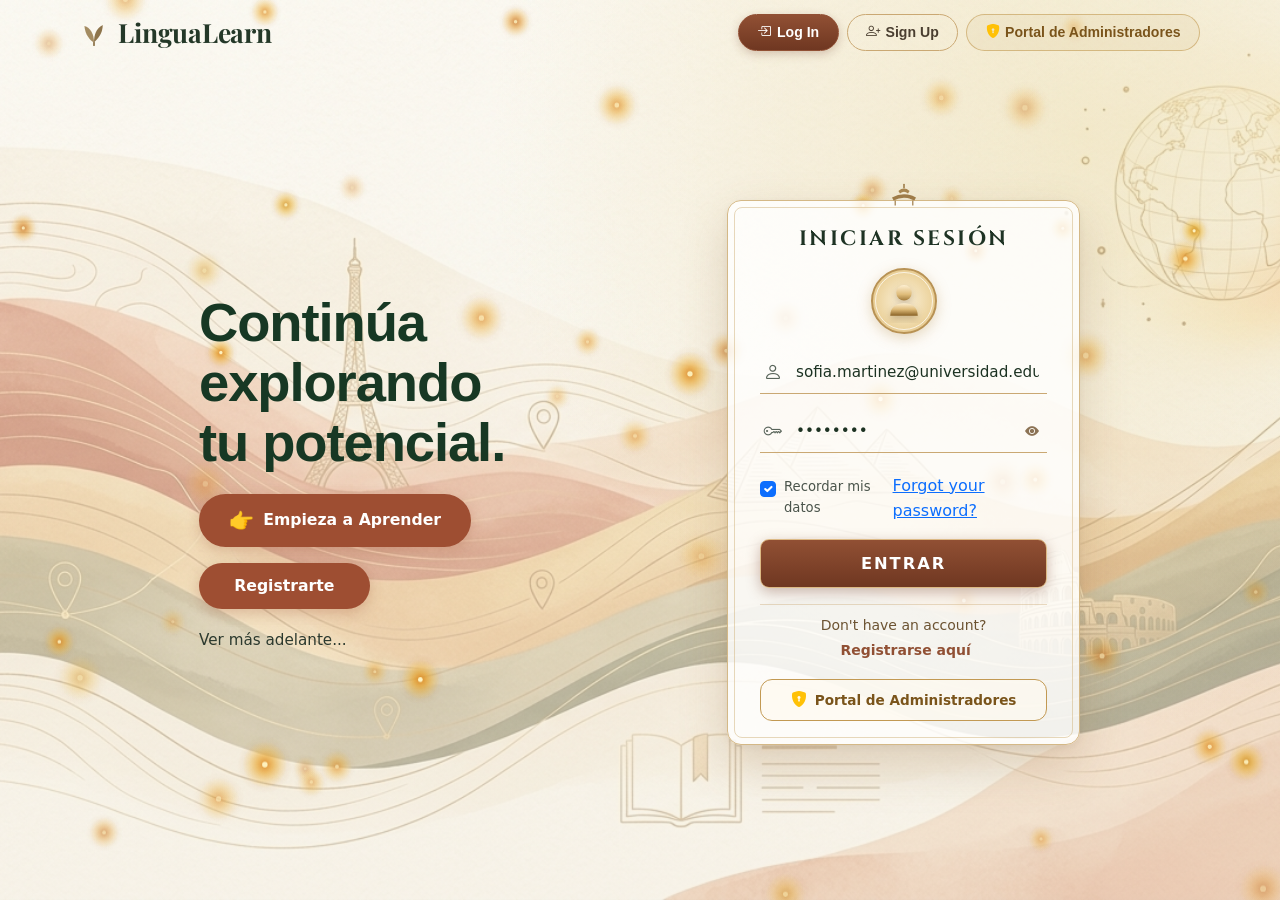
==== commit adb35769: "feat(header): eliminate secondary topbar and modernize desktop navbar with dark frosted glass, clean" ====
--- a/index.html
+++ b/index.html
@@ -229,43 +229,7 @@
     }
   </script>
 
-  <!-- BARRA DISCRETA DE ACCESIBILIDAD UNIVERSAL (WCAG 2.2 AAA) -->
-  <aside class="accessibility-topbar canvas-topbar-warm anim-cascade-down stagger-1" aria-label="Herramientas de accesibilidad">
-    <div class="container-xl d-flex justify-content-between align-items-center flex-wrap gap-2 py-1">
-      <div class="d-flex align-items-center gap-3">
-        <span class="d-inline-flex align-items-center gap-1 fw-bold">
-          <i class="bi bi-person-wheelchair text-primary"></i> Accesibilidad
-        </span>
-        <span class="opacity-50">|</span>
-        <button type="button" class="btn-toggle-darkmode" aria-label="Alternar modo oscuro o claro">
-          <i class="bi bi-moon-stars-fill"></i> <span class="darkmode-text">Modo Oscuro</span>
-        </button>
-        <span class="opacity-50">|</span>
-        <div class="btn-group btn-group-sm" role="group" aria-label="Ajuste de tipografía">
-          <button type="button" class="btn-font-decrease font-size-control-btn" style="color: #4a3e30;" aria-label="Disminuir tamaño">A-</button>
-          <button type="button" class="btn-font-increase font-size-control-btn" style="color: #4a3e30;" aria-label="Aumentar tamaño">A+</button>
-        </div>
-      </div>
-      <div class="d-flex align-items-center gap-3">
-        <div class="dropdown">
-          <button class="btn btn-sm btn-link text-decoration-none dropdown-toggle p-0" style="color: #4a3e30;" type="button" data-bs-toggle="dropdown">
-            <i class="bi bi-translate"></i> Español (ES)
-          </button>
-          <ul class="dropdown-menu dropdown-menu-end shadow-sm">
-            <li><a class="dropdown-item active" href="#">Español (ES)</a></li>
-            <li><a class="dropdown-item" href="#">English (US)</a></li>
-          </ul>
-        </div>
-        <span class="opacity-50">|</span>
-        <button type="button" class="btn btn-sm btn-link text-decoration-none p-0" style="color: #4a3e30;" data-bs-toggle="modal" data-bs-target="#modal-shortcuts">
-          <i class="bi bi-keyboard"></i> Atajos [Alt + 1-5]
-        </button>
-        
-      </div>
-    </div>
-  </aside>
-
-  <!-- =========================================================================
+<!-- =========================================================================
        PARTE 1 DE INICIO: HERO CON EL DISEÑO Y COLORES EXACTOS DEL PROTOTIPO 1
        ========================================================================= -->
   <header class="hero-canvas">
--- a/css/styles.css
+++ b/css/styles.css
@@ -157,42 +157,27 @@
 }
 
 /* ==========================================================================
-   BARRA SUPERIOR DE ACCESIBILIDAD
+   ELIMINACIÓN TOTAL DEL HEADER SUPERIOR SECUNDARIO (ACCESIBILIDAD / LENGUAJE / ATAJOS)
    ========================================================================== */
-.accessibility-topbar {
-  background-color: var(--bg-surface);
-  border-bottom: 1px solid var(--border-color);
-  font-size: 0.8125rem;
-  padding: 0.35rem 0;
-  color: var(--text-muted);
-}
-
-.accessibility-topbar a,
-.accessibility-topbar button {
-  color: var(--text-muted);
-  text-decoration: none;
-  font-weight: 500;
-  background: none;
-  border: none;
-  padding: 0.2rem 0.5rem;
-  border-radius: 4px;
-  display: inline-flex;
-  align-items: center;
-  gap: 0.35rem;
-  cursor: pointer;
-  transition: var(--transition);
-}
-
-.accessibility-topbar button:hover,
-.accessibility-topbar a:hover {
-  color: var(--primary);
-  background-color: var(--bg-subtle);
+.accessibility-topbar,
+.canvas-topbar-warm,
+aside[aria-label="Herramientas de accesibilidad"],
+aside[aria-label*="accesibilidad" i] {
+  display: none !important;
+  height: 0 !important;
+  min-height: 0 !important;
+  max-height: 0 !important;
+  padding: 0 !important;
+  margin: 0 !important;
+  border: none !important;
+  opacity: 0 !important;
+  visibility: hidden !important;
+  pointer-events: none !important;
+  overflow: hidden !important;
 }
 
 .font-size-control-btn {
-  font-weight: 700;
-  padding: 0.15rem 0.45rem;
-  border-radius: 4px;
+  display: none !important;
 }
 
 /* ==========================================================================
@@ -2548,7 +2533,6 @@
 body.subscription-canvas > *:not(#fireflies-canvas),
 body.support-canvas > *:not(#fireflies-canvas),
 .main-navbar,
-.accessibility-topbar,
 .footer-accessible,
 main,
 .container,
@@ -2796,20 +2780,7 @@
 
 body.dark-mode .canvas-topbar-warm,
 body.dark-mode .accessibility-topbar {
-  background: rgba(8, 12, 18, 0.88) !important;
-  border-bottom: 1px solid rgba(212, 175, 55, 0.2) !important;
-  color: #94a3b8 !important;
-}
-
-body.dark-mode .accessibility-topbar button,
-body.dark-mode .accessibility-topbar span,
-body.dark-mode .accessibility-topbar a {
-  color: #cbd5e1 !important;
-}
-
-body.dark-mode .accessibility-topbar .btn-toggle-darkmode {
-  color: #facc15 !important;
-  border-color: rgba(212, 175, 55, 0.55) !important;
+  display: none !important;
 }
 
 body.dark-mode .dashboard-footer-warm,
@@ -4673,7 +4644,7 @@
   display: none !important;
 }
 
-/* MENÚ DESPLEGABLE HACIA ABAJO CONVENCIONAL (FLOTANTE SIN MOVER EL DISEÑO) */
+/* MENÚ DESPLEGABLE DE PERFIL DE USUARIO (SOFIA MARTINEZ) - SCROLLABLE & PADDED */
 .header-profile-dropdown {
   position: relative !important;
   overflow: visible !important;
@@ -4687,10 +4658,30 @@
   float: none !important;
   margin: 0 !important;
   transform: none !important;
-  min-width: 230px !important;
-  max-width: 270px !important;
+  min-width: 240px !important;
+  max-width: 280px !important;
   border-radius: 20px !important;
-  padding: 0.5rem !important;
+  padding: 0.65rem 0.65rem 1.5rem !important; /* Espacio inferior holgado */
+  padding-bottom: 1.5rem !important;
+
+  /* 1. Límite de altura máxima flexible para pantallas altas (vertical) y cortas (horizontal) */
+  max-height: 80vh !important;
+  max-height: 80dvh !important;
+  max-height: calc(100vh - 120px) !important;
+  max-height: calc(100dvh - 120px) !important;
+
+  /* 2. Scroll vertical suave con inercia táctil e independiente */
+  overflow-y: auto !important;
+  overflow-x: hidden !important;
+  -webkit-overflow-scrolling: touch !important;
+  overscroll-behavior-y: contain !important;
+  padding-bottom: 2rem !important;
+  padding-bottom: max(2rem, env(safe-area-inset-bottom, 24px)) !important;
+
+  /* Scrollbar estética acorde a la paleta cálida / dorada */
+  scrollbar-width: thin;
+  scrollbar-color: rgba(212, 175, 55, 0.45) transparent;
+
   z-index: 9999 !important;
   animation: dropdownDeployDown 0.2s cubic-bezier(0.16, 1, 0.3, 1) !important;
   background: rgba(255, 252, 246, 0.98) !important;
@@ -4698,6 +4689,21 @@
   box-shadow: 0 16px 40px rgba(0, 0, 0, 0.2), inset 0 1px 2px rgba(255, 255, 255, 0.9) !important;
   backdrop-filter: blur(16px) !important;
   -webkit-backdrop-filter: blur(16px) !important;
+}
+
+/* Scrollbar para Webkit (Chrome, Safari, Edge) */
+.header-profile-dropdown .dropdown-menu::-webkit-scrollbar {
+  width: 5px;
+}
+.header-profile-dropdown .dropdown-menu::-webkit-scrollbar-track {
+  background: transparent;
+}
+.header-profile-dropdown .dropdown-menu::-webkit-scrollbar-thumb {
+  background: rgba(212, 175, 55, 0.45);
+  border-radius: 4px;
+}
+.header-profile-dropdown .dropdown-menu::-webkit-scrollbar-thumb:hover {
+  background: rgba(212, 175, 55, 0.75);
 }
 
 body.dark-mode .header-profile-dropdown .dropdown-menu {
@@ -5318,17 +5324,6 @@
   color: #64748b !important;
 }
 
-/* 10. Accesibilidad topbar en modo oscuro */
-body.dark-mode .accessibility-topbar {
-  background: rgba(10, 17, 26, 0.9) !important;
-  border-bottom: 1px solid rgba(56, 95, 125, 0.4) !important;
-}
-
-body.dark-mode .accessibility-topbar button,
-body.dark-mode .accessibility-topbar span,
-body.dark-mode .accessibility-topbar a {
-  color: #e2e8f0 !important;
-}
 
 
 /* Tarjetas de Selección de Idioma de Aprendizaje en Perfil */
@@ -5458,31 +5453,405 @@
   color: #ffffff !important;
 }
 
-/* 2. Pantallas de Escritorio (> 768px): Mantener diseño 100% idéntico al actual */
-@media (min-width: 769px) {
+/* 2. Pantallas de Escritorio y Monitores Grandes (>= 992px y altura > 600px):
+   Barra de navegación fija horizontal moderna con fondo oscuro translúcido y enlaces de texto limpios */
+@media (min-width: 992px) and (min-height: 601px) {
+  /* Ocultar botón hamburguesa de celular en PC */
   .hamburger-nav-btn {
     display: none !important;
   }
+
+  /* Barra de Navegación Superior Fija con Vidrio Esmerilado Oscuro Translúcido */
+  .main-navbar,
+  .main-navbar.canvas-navbar-warm {
+    position: sticky !important;
+    top: 0 !important;
+    z-index: 1050 !important;
+    background: rgba(13, 19, 32, 0.88) !important;
+    backdrop-filter: blur(20px) !important;
+    -webkit-backdrop-filter: blur(20px) !important;
+    border-bottom: 1px solid rgba(255, 255, 255, 0.08) !important;
+    box-shadow: 0 4px 24px rgba(0, 0, 0, 0.32) !important;
+    padding: 0.65rem 0 !important;
+    transition: background 0.3s ease, border-color 0.3s ease, box-shadow 0.3s ease !important;
+  }
+
+  /* Logotipo LinguaLearn estilizado a la izquierda */
+  .main-navbar .brand-logo-container {
+    display: inline-flex !important;
+    align-items: center !important;
+    gap: 0.65rem !important;
+    text-decoration: none !important;
+    padding: 0.2rem 0 !important;
+    transition: transform 0.2s ease !important;
+  }
+
+  .main-navbar .brand-logo-container:hover {
+    transform: scale(1.02);
+  }
+
+  .main-navbar .brand-icon {
+    width: 36px !important;
+    height: 36px !important;
+    background: linear-gradient(135deg, #0077ff, #00c6ff) !important;
+    color: #ffffff !important;
+    border-radius: 10px !important;
+    display: flex !important;
+    align-items: center !important;
+    justify-content: center !important;
+    font-size: 1.15rem !important;
+    box-shadow: 0 4px 14px rgba(0, 119, 255, 0.4) !important;
+    border: 1px solid rgba(255, 255, 255, 0.2) !important;
+  }
+
+  .main-navbar .brand-name {
+    font-weight: 800 !important;
+    font-size: 1.35rem !important;
+    letter-spacing: -0.025em !important;
+    color: #ffffff !important;
+    text-shadow: 0 1px 3px rgba(0, 0, 0, 0.5) !important;
+  }
+
+  /* Contenedor colapsable en PC: distribución horizontal libre y visible */
   .main-navbar .navbar-collapse {
     display: flex !important;
     flex-basis: auto !important;
     width: auto !important;
-  }
-  .main-navbar .navbar-nav {
+    position: static !important;
+    background: transparent !important;
+    box-shadow: none !important;
+    padding: 0 !important;
+    overflow: visible !important;
+  }
+
+  /* Ocultar elementos exclusivos del overlay móvil */
+  .navbar-mobile-header,
+  .navbar-mobile-user-card,
+  .navbar-mobile-footer {
+    display: none !important;
+  }
+
+  /* Centro: Enlaces de Navegación Principal organizados como Texto Limpio y Elegante */
+  .main-navbar .navbar-nav,
+  .main-navbar .navbar-nav.navbar-control-grid {
     display: flex !important;
     flex-direction: row !important;
-  }
-}
-
-/* 3. Dispositivos Móviles (máx. 768px): Menú colapsable vertical con alta experiencia táctil */
-@media (max-width: 768px) {
-  /* Mostrar el botón hamburguesa */
+    grid-template-columns: none !important;
+    gap: 0.25rem !important;
+    align-items: center !important;
+    width: auto !important;
+    margin: 0 auto !important;
+    padding: 0 !important;
+    background: transparent !important;
+    border: none !important;
+    box-shadow: none !important;
+  }
+
+  .main-navbar .navbar-nav .nav-item,
+  .main-navbar .navbar-control-grid .nav-item {
+    width: auto !important;
+    margin: 0 !important;
+    padding: 0 !important;
+  }
+
+  /* Enlaces de texto sin botones toscos ni bordes pesados */
+  .main-navbar .nav-link-custom,
+  .main-navbar .nav-link-pro-special,
+  .main-navbar .navbar-control-grid .nav-link-custom,
+  .main-navbar .navbar-control-grid .nav-link-pro-special,
+  body.dark-mode .main-navbar .nav-link-custom,
+  body.dark-mode .main-navbar .nav-link-pro-special,
+  body.dark-mode .main-navbar .navbar-control-grid .nav-link-custom,
+  body.dark-mode .main-navbar .navbar-control-grid .nav-link-pro-special {
+    background: transparent !important;
+    background-color: transparent !important;
+    border: none !important;
+    box-shadow: none !important;
+    border-radius: 6px !important;
+    color: #94a3b8 !important;
+    font-weight: 500 !important;
+    font-size: 0.92rem !important;
+    letter-spacing: -0.01em !important;
+    padding: 0.55rem 0.85rem !important;
+    min-height: auto !important;
+    position: relative !important;
+    display: inline-flex !important;
+    align-items: center !important;
+    text-decoration: none !important;
+    transition: color 0.2s ease, background-color 0.2s ease !important;
+    cursor: pointer !important;
+  }
+
+  .main-navbar .nav-link-custom:hover,
+  .main-navbar .nav-link-pro-special:hover,
+  body.dark-mode .main-navbar .nav-link-custom:hover,
+  body.dark-mode .main-navbar .nav-link-pro-special:hover {
+    background: rgba(255, 255, 255, 0.06) !important;
+    color: #ffffff !important;
+  }
+
+  .main-navbar .nav-link-custom.active,
+  .main-navbar .nav-link-pro-special.active,
+  body.dark-mode .main-navbar .nav-link-custom.active,
+  body.dark-mode .main-navbar .nav-link-pro-special.active {
+    background: transparent !important;
+    background-color: transparent !important;
+    color: #ffffff !important;
+    font-weight: 600 !important;
+    border: none !important;
+    box-shadow: none !important;
+  }
+
+  /* Línea Indicadora Moderna Inferior (Glow Indicator Bar) */
+  .main-navbar .nav-link-custom::after,
+  .main-navbar .nav-link-pro-special::after,
+  body.dark-mode .main-navbar .nav-link-custom::after,
+  body.dark-mode .main-navbar .nav-link-pro-special::after {
+    content: '' !important;
+    position: absolute !important;
+    bottom: 0px !important;
+    left: 50% !important;
+    right: 50% !important;
+    height: 2.5px !important;
+    background: rgba(255, 255, 255, 0.4) !important;
+    border-radius: 4px !important;
+    transition: left 0.22s cubic-bezier(0.16, 1, 0.3, 1), right 0.22s cubic-bezier(0.16, 1, 0.3, 1), opacity 0.22s ease, background 0.22s ease !important;
+    opacity: 0 !important;
+    pointer-events: none !important;
+  }
+
+  .main-navbar .nav-link-custom:hover::after,
+  .main-navbar .nav-link-pro-special:hover::after,
+  body.dark-mode .main-navbar .nav-link-custom:hover::after,
+  body.dark-mode .main-navbar .nav-link-pro-special:hover::after {
+    left: 0.85rem !important;
+    right: 0.85rem !important;
+    opacity: 0.65 !important;
+  }
+
+  .main-navbar .nav-link-custom.active::after,
+  .main-navbar .nav-link-pro-special.active::after,
+  body.dark-mode .main-navbar .nav-link-custom.active::after,
+  body.dark-mode .main-navbar .nav-link-pro-special.active::after {
+    left: 0.85rem !important;
+    right: 0.85rem !important;
+    opacity: 1 !important;
+    background: linear-gradient(90deg, #38bdf8, #0077ff) !important;
+    box-shadow: 0 0 10px rgba(56, 189, 248, 0.6) !important;
+  }
+
+  /* En PC ocultamos el icono cuadrado grande y la descripción secundaria de la tarjeta móvil */
+  .main-navbar .nav-link-icon-box {
+    display: none !important;
+  }
+  .main-navbar .nav-link-desc {
+    display: none !important;
+  }
+  .main-navbar .nav-link-text-box {
+    display: inline !important;
+  }
+  .main-navbar .nav-link-title {
+    font-size: inherit !important;
+    font-weight: inherit !important;
+    color: inherit !important;
+    line-height: inherit !important;
+    display: inline !important;
+  }
+
+  /* A la Derecha: Elementos de Gamificación (Racha y XP) y Perfil de Sofia Martinez */
+  .main-navbar .header-user-status-bar {
+    display: flex !important;
+    align-items: center !important;
+    gap: 0.65rem !important;
+    margin-left: 1rem !important;
+  }
+
+  /* Píldoras de Gamificación */
+  .main-navbar .header-stat-pill {
+    background: rgba(255, 255, 255, 0.08) !important;
+    border: 1px solid rgba(255, 255, 255, 0.12) !important;
+    color: #f8fafc !important;
+    padding: 0.38rem 0.8rem !important;
+    border-radius: 9999px !important;
+    font-size: 0.825rem !important;
+    font-weight: 600 !important;
+    display: inline-flex !important;
+    align-items: center !important;
+    gap: 0.4rem !important;
+    box-shadow: 0 2px 6px rgba(0, 0, 0, 0.18) !important;
+    transition: all 0.2s ease !important;
+    backdrop-filter: blur(8px) !important;
+    -webkit-backdrop-filter: blur(8px) !important;
+  }
+
+  .main-navbar .header-stat-pill:hover {
+    background: rgba(255, 255, 255, 0.14) !important;
+    border-color: rgba(255, 255, 255, 0.24) !important;
+    transform: translateY(-1px) !important;
+  }
+
+  .main-navbar .header-stat-pill.streak i {
+    color: #fb923c !important;
+    filter: drop-shadow(0 0 5px rgba(251, 146, 60, 0.5));
+  }
+
+  .main-navbar .header-stat-pill.xp i {
+    color: #facc15 !important;
+    filter: drop-shadow(0 0 5px rgba(250, 204, 21, 0.5));
+  }
+
+  /* Botón de Perfil de Sofía Martínez en PC */
+  .main-navbar .header-profile-btn {
+    background: rgba(255, 255, 255, 0.07) !important;
+    border: 1px solid rgba(255, 255, 255, 0.14) !important;
+    border-radius: 9999px !important;
+    padding: 0.28rem 0.85rem 0.28rem 0.32rem !important;
+    color: #ffffff !important;
+    display: inline-flex !important;
+    align-items: center !important;
+    gap: 0.55rem !important;
+    box-shadow: 0 2px 8px rgba(0, 0, 0, 0.2) !important;
+    transition: all 0.2s ease !important;
+    cursor: pointer !important;
+    backdrop-filter: blur(8px) !important;
+    -webkit-backdrop-filter: blur(8px) !important;
+  }
+
+  .main-navbar .header-profile-btn:hover,
+  .main-navbar .header-profile-btn[aria-expanded="true"] {
+    background: rgba(255, 255, 255, 0.14) !important;
+    border-color: rgba(56, 189, 248, 0.45) !important;
+    box-shadow: 0 0 14px rgba(56, 189, 248, 0.25) !important;
+  }
+
+  .main-navbar .header-avatar-img {
+    width: 32px !important;
+    height: 32px !important;
+    border-radius: 50% !important;
+    border: 1.5px solid #38bdf8 !important;
+    object-fit: cover !important;
+    display: block !important;
+  }
+
+  .main-navbar .avatar-online-dot {
+    position: absolute !important;
+    bottom: 0 !important;
+    right: 0 !important;
+    width: 9px !important;
+    height: 9px !important;
+    background-color: #22c55e !important;
+    border: 1.5px solid #0f172a !important;
+    border-radius: 50% !important;
+  }
+
+  .main-navbar .header-profile-name {
+    color: #f8fafc !important;
+    font-weight: 600 !important;
+    font-size: 0.875rem !important;
+    letter-spacing: -0.01em !important;
+  }
+
+  .main-navbar .header-profile-btn .bi-chevron-down {
+    color: #94a3b8 !important;
+    font-size: 0.75rem !important;
+    transition: transform 0.2s ease !important;
+  }
+
+  .main-navbar .header-profile-btn[aria-expanded="true"] .bi-chevron-down {
+    transform: rotate(180deg) !important;
+    color: #38bdf8 !important;
+  }
+
+  /* Menú Desplegable Clásico de PC para Perfil */
+  .main-navbar .header-profile-dropdown .dropdown-menu {
+    background: rgba(15, 23, 42, 0.96) !important;
+    backdrop-filter: blur(24px) !important;
+    -webkit-backdrop-filter: blur(24px) !important;
+    border: 1px solid rgba(255, 255, 255, 0.12) !important;
+    border-radius: 14px !important;
+    box-shadow: 0 16px 40px rgba(0, 0, 0, 0.5) !important;
+    padding: 0.5rem !important;
+    margin-top: 0.5rem !important;
+    min-width: 250px !important;
+    z-index: 9999 !important;
+  }
+
+  .main-navbar .header-profile-dropdown .dropdown-menu .border-bottom {
+    border-color: rgba(255, 255, 255, 0.08) !important;
+  }
+
+  .main-navbar .header-profile-dropdown .dropdown-menu .user-display-name {
+    color: #ffffff !important;
+    font-weight: 700 !important;
+    font-size: 0.95rem !important;
+  }
+
+  .main-navbar .header-profile-dropdown .dropdown-menu .text-secondary {
+    color: #94a3b8 !important;
+  }
+
+  .main-navbar .header-profile-dropdown .dropdown-menu .user-level-badge {
+    background: rgba(0, 119, 255, 0.2) !important;
+    color: #60a5fa !important;
+    border: 1px solid rgba(96, 165, 250, 0.3) !important;
+    font-weight: 600 !important;
+    display: inline-block !important;
+  }
+
+  .main-navbar .header-profile-dropdown .dropdown-item {
+    color: #cbd5e1 !important;
+    border-radius: 8px !important;
+    font-size: 0.85rem !important;
+    font-weight: 500 !important;
+    padding: 0.55rem 0.75rem !important;
+    transition: all 0.15s ease !important;
+  }
+
+  .main-navbar .header-profile-dropdown .dropdown-item:hover {
+    background: rgba(255, 255, 255, 0.08) !important;
+    color: #ffffff !important;
+    transform: translateX(2px) !important;
+  }
+
+  .main-navbar .header-profile-dropdown .dropdown-item.active {
+    background: rgba(56, 189, 248, 0.15) !important;
+    color: #38bdf8 !important;
+    font-weight: 600 !important;
+  }
+
+  .main-navbar .header-profile-dropdown .dropdown-divider {
+    border-color: rgba(255, 255, 255, 0.08) !important;
+  }
+}
+
+/* 3. Dispositivos Móviles y Celulares en Horizontal (Landscape Anti-Overlap):
+   Activa el panel de control a pantalla completa en celulares y tablets (< 992px o altura reducida <= 600px) */
+@media (max-width: 991.98px), ((orientation: landscape) and (max-height: 600px)) {
+  /* Mostrar el botón hamburguesa táctil */
   .hamburger-nav-btn {
     display: inline-flex !important;
-  }
-
-  .main-navbar {
+    align-items: center !important;
+    justify-content: center !important;
+    width: 44px !important;
+    height: 44px !important;
+    border-radius: 12px !important;
+    background: rgba(255, 255, 255, 0.08) !important;
+    border: 1px solid rgba(255, 255, 255, 0.18) !important;
+    color: #ffffff !important;
+    transition: all 0.2s ease !important;
+    cursor: pointer !important;
+    z-index: 1065 !important;
+  }
+
+  .main-navbar,
+  .main-navbar.canvas-navbar-warm {
+    background: rgba(13, 19, 32, 0.92) !important;
+    backdrop-filter: blur(18px) !important;
+    -webkit-backdrop-filter: blur(18px) !important;
+    border-bottom: 1px solid rgba(255, 255, 255, 0.08) !important;
+    box-shadow: 0 4px 16px rgba(0, 0, 0, 0.3) !important;
     padding: 0.55rem 0 !important;
+    z-index: 1060 !important;
   }
 
   .main-navbar .navbar {
@@ -5497,174 +5866,658 @@
     display: flex !important;
     align-items: center !important;
     gap: 0.45rem !important;
+    text-decoration: none !important;
   }
 
   .main-navbar .brand-icon {
     width: 34px !important;
     height: 34px !important;
     font-size: 1.1rem !important;
+    background: linear-gradient(135deg, #0077ff, #00c6ff) !important;
+    color: #ffffff !important;
+    border-radius: 10px !important;
+    box-shadow: 0 2px 10px rgba(0, 119, 255, 0.35) !important;
+    display: flex !important;
+    align-items: center !important;
+    justify-content: center !important;
   }
 
   .main-navbar .brand-name {
     font-size: 1.25rem !important;
-  }
-
-  /* Ocultar botones superiores por defecto en celulares */
+    font-weight: 800 !important;
+    color: #ffffff !important;
+    letter-spacing: -0.025em !important;
+  }
+
+  /* Ocultar botones superiores por defecto en celulares cuando el menú esté cerrado */
   .main-navbar #navbarContent.collapse:not(.show):not(.is-open) {
     display: none !important;
   }
 
-  /* Desplegar verticalmente al hacer clic usando JavaScript */
+  /* Bloqueo estricto del scroll del fondo (body) al abrir el menú móvil */
+  body.mobile-menu-open {
+    overflow: hidden !important;
+    height: 100vh !important;
+    height: 100dvh !important;
+    touch-action: none !important;
+    overscroll-behavior: none !important;
+  }
+
+  /* PANEL DE CONTROL EN PANTALLA COMPLETA (FULL-SCREEN MODAL OVERLAY) */
   .main-navbar #navbarContent.collapse.show,
   .main-navbar #navbarContent.collapse.is-open {
+    position: fixed !important;
+    inset: 0 !important;
+    top: 0 !important;
+    left: 0 !important;
+    right: 0 !important;
+    bottom: 0 !important;
+    width: 100vw !important;
+    width: 100dvw !important;
+    height: 100vh !important;
+    height: 100dvh !important;
+    max-height: 100vh !important;
+    max-height: 100dvh !important;
+    margin: 0 !important;
+    padding: 1.15rem 1.25rem calc(2.25rem + env(safe-area-inset-bottom, 20px)) !important;
+    border-radius: 0 !important;
+    background: radial-gradient(circle at 50% 12%, rgba(254, 250, 244, 0.99) 0%, rgba(245, 237, 224, 0.99) 100%) !important;
+    backdrop-filter: blur(28px) !important;
+    -webkit-backdrop-filter: blur(28px) !important;
+    border: none !important;
+    box-shadow: none !important;
     display: flex !important;
     flex-direction: column !important;
-    width: 100% !important;
-    margin-top: 0.75rem !important;
-    padding: 1rem 0.85rem !important;
-    border-radius: 20px !important;
-    background: rgba(254, 250, 242, 0.96) !important;
-    backdrop-filter: blur(16px) !important;
-    -webkit-backdrop-filter: blur(16px) !important;
-    border: 1.5px solid rgba(215, 195, 160, 0.65) !important;
-    box-shadow: 0 16px 36px rgba(44, 30, 16, 0.12), 0 4px 12px rgba(0, 0, 0, 0.05) !important;
-    animation: navbarMobileSlideDown 0.28s cubic-bezier(0.16, 1, 0.3, 1) forwards;
-    overflow: visible !important;
+    overflow-y: auto !important;
+    overflow-x: hidden !important;
+    -webkit-overflow-scrolling: touch !important;
+    overscroll-behavior-y: contain !important;
+    scrollbar-width: thin;
+    scrollbar-color: rgba(194, 153, 83, 0.45) transparent;
+    z-index: 1080 !important;
+    animation: navbarOverlayFadeIn 0.28s cubic-bezier(0.16, 1, 0.3, 1) forwards !important;
+  }
+
+  @keyframes navbarOverlayFadeIn {
+    0% {
+      opacity: 0;
+      transform: scale(0.97) translateY(-8px);
+    }
+    100% {
+      opacity: 1;
+      transform: scale(1) translateY(0);
+    }
   }
 
   body.dark-mode .main-navbar #navbarContent.collapse.show,
   body.dark-mode .main-navbar #navbarContent.collapse.is-open {
-    background: rgba(15, 23, 36, 0.96) !important;
+    background: radial-gradient(circle at 50% 15%, #182230 0%, #0c1219 100%) !important;
+    border: none !important;
+  }
+
+  /* 1. Cabecera del Overlay Móvil */
+  .navbar-mobile-header {
+    display: flex !important;
+    align-items: center !important;
+    justify-content: space-between !important;
+    padding-bottom: 0.85rem !important;
+    margin-bottom: 0.85rem !important;
+    border-bottom: 1px solid rgba(215, 195, 160, 0.45) !important;
+    width: 100% !important;
+    flex-shrink: 0 !important;
+  }
+
+  body.dark-mode .navbar-mobile-header {
+    border-bottom-color: rgba(212, 175, 55, 0.25) !important;
+  }
+
+  .navbar-mobile-brand {
+    display: flex !important;
+    align-items: center !important;
+    gap: 0.65rem !important;
+  }
+
+  .navbar-mobile-brand-icon {
+    width: 38px !important;
+    height: 38px !important;
+    border-radius: 10px !important;
+    background: linear-gradient(135deg, #0077ff 0%, #0050b3 100%) !important;
+    color: #ffffff !important;
+    display: flex !important;
+    align-items: center !important;
+    justify-content: center !important;
+    font-size: 1.15rem !important;
+    box-shadow: 0 4px 12px rgba(0, 119, 255, 0.25) !important;
+  }
+
+  body.dark-mode .navbar-mobile-brand-icon {
+    background: linear-gradient(135deg, #caa873 0%, #915034 100%) !important;
+    color: #120c08 !important;
+    box-shadow: 0 4px 12px rgba(202, 168, 115, 0.25) !important;
+  }
+
+  .navbar-mobile-brand-title {
+    font-size: 1.15rem !important;
+    font-weight: 800 !important;
+    color: #1b2e20 !important;
+    display: block !important;
+    line-height: 1.2 !important;
+  }
+
+  body.dark-mode .navbar-mobile-brand-title {
+    color: #f7dfa5 !important;
+  }
+
+  .navbar-mobile-brand-subtitle {
+    font-size: 0.72rem !important;
+    font-weight: 500 !important;
+    color: #64748b !important;
+    display: block !important;
+  }
+
+  body.dark-mode .navbar-mobile-brand-subtitle {
+    color: #94a3b8 !important;
+  }
+
+  .navbar-mobile-close-btn {
+    width: 42px !important;
+    height: 42px !important;
+    border-radius: 12px !important;
+    border: 1px solid rgba(215, 195, 160, 0.5) !important;
+    background: rgba(0, 0, 0, 0.04) !important;
+    color: #1b2e20 !important;
+    display: flex !important;
+    align-items: center !important;
+    justify-content: center !important;
+    font-size: 1.1rem !important;
+    cursor: pointer !important;
+    transition: all 0.2s ease !important;
+    -webkit-tap-highlight-color: transparent !important;
+  }
+
+  .navbar-mobile-close-btn:active {
+    transform: scale(0.92) !important;
+    background: rgba(0, 0, 0, 0.08) !important;
+  }
+
+  body.dark-mode .navbar-mobile-close-btn {
     border-color: rgba(212, 175, 55, 0.35) !important;
-    box-shadow: 0 18px 45px rgba(0, 0, 0, 0.7), 0 0 20px rgba(212, 175, 55, 0.12) !important;
-  }
-
-  /* Lista de navegación vertical con áreas táctiles amplias (mín. 48px) */
-  .main-navbar .navbar-nav {
+    background: rgba(255, 255, 255, 0.08) !important;
+    color: #f7dfa5 !important;
+  }
+
+  body.dark-mode .navbar-mobile-close-btn:active {
+    background: rgba(255, 255, 255, 0.16) !important;
+  }
+
+  /* 2. Tarjeta de Usuario y Progreso de Sofía */
+  .navbar-mobile-user-card {
+    width: 100% !important;
+    display: flex !important;
+    align-items: center !important;
+    justify-content: space-between !important;
+    padding: 0.75rem 0.95rem !important;
+    margin-bottom: 0.95rem !important;
+    border-radius: 16px !important;
+    background: rgba(255, 255, 255, 0.75) !important;
+    border: 1px solid rgba(215, 195, 160, 0.6) !important;
+    box-shadow: 0 4px 14px rgba(44, 30, 16, 0.04) !important;
+    flex-shrink: 0 !important;
+  }
+
+  body.dark-mode .navbar-mobile-user-card {
+    background: rgba(255, 255, 255, 0.05) !important;
+    border-color: rgba(212, 175, 55, 0.25) !important;
+    box-shadow: 0 4px 16px rgba(0, 0, 0, 0.3) !important;
+  }
+
+  .mobile-user-avatar {
+    width: 44px !important;
+    height: 44px !important;
+    border-radius: 50% !important;
+    object-fit: cover !important;
+    border: 2px solid #0077ff !important;
+  }
+
+  body.dark-mode .mobile-user-avatar {
+    border-color: #d4af37 !important;
+  }
+
+  .mobile-user-online-dot {
+    position: absolute !important;
+    bottom: 1px !important;
+    right: 1px !important;
+    width: 11px !important;
+    height: 11px !important;
+    background: #10b981 !important;
+    border: 2px solid #ffffff !important;
+    border-radius: 50% !important;
+  }
+
+  body.dark-mode .mobile-user-online-dot {
+    border-color: #0b1118 !important;
+  }
+
+  .mobile-user-name {
+    font-size: 0.95rem !important;
+    font-weight: 700 !important;
+    color: #1b2e20 !important;
+    line-height: 1.2 !important;
+  }
+
+  body.dark-mode .mobile-user-name {
+    color: #f8fafc !important;
+  }
+
+  .mobile-user-info .user-level-badge {
+    font-size: 0.7rem !important;
+    margin-top: 0.2rem !important;
+    font-weight: 600 !important;
+  }
+
+  .mobile-user-stats {
+    display: flex !important;
+    gap: 0.4rem !important;
+    flex-wrap: wrap !important;
+    justify-content: flex-end !important;
+  }
+
+  .mobile-stat-chip {
+    display: inline-flex !important;
+    align-items: center !important;
+    gap: 0.3rem !important;
+    padding: 0.3rem 0.6rem !important;
+    border-radius: 10px !important;
+    font-size: 0.76rem !important;
+    font-weight: 700 !important;
+    background: rgba(0, 0, 0, 0.04) !important;
+    border: 1px solid rgba(215, 195, 160, 0.45) !important;
+    color: #2c1e10 !important;
+  }
+
+  body.dark-mode .mobile-stat-chip {
+    background: rgba(255, 255, 255, 0.08) !important;
+    border-color: rgba(212, 175, 55, 0.3) !important;
+    color: #f7dfa5 !important;
+  }
+
+  /* 3. Cuadrícula de Opciones (Cards Grid) en Móvil */
+  .main-navbar .navbar-nav.navbar-control-grid {
+    display: grid !important;
+    grid-template-columns: repeat(2, 1fr) !important;
+    gap: 0.65rem !important;
+    width: 100% !important;
+    margin: 0 !important;
+    padding: 0 !important;
+  }
+
+  .main-navbar .navbar-control-grid .nav-item {
+    width: 100% !important;
+    display: flex !important;
+  }
+
+  .main-navbar .navbar-control-grid .nav-link-custom,
+  .main-navbar .navbar-control-grid .nav-link-pro-special {
+    width: 100% !important;
+    min-height: 72px !important;
+    padding: 0.75rem 0.75rem !important;
+    border-radius: 16px !important;
+    background: rgba(255, 255, 255, 0.75) !important;
+    border: 1px solid rgba(215, 195, 160, 0.6) !important;
+    box-shadow: 0 4px 12px rgba(44, 30, 16, 0.04) !important;
     display: flex !important;
     flex-direction: column !important;
-    width: 100% !important;
-    gap: 0.45rem !important;
-    margin: 0 !important;
-    padding: 0 !important;
-  }
-
-  .main-navbar .navbar-nav .nav-item {
-    width: 100% !important;
-  }
-
-  .main-navbar .nav-link-custom {
-    display: flex !important;
     align-items: center !important;
-    justify-content: flex-start !important;
-    width: 100% !important;
-    min-height: 48px !important;
-    padding: 0.75rem 1.15rem !important;
-    font-size: 1rem !important;
-    font-weight: 600 !important;
-    border-radius: 14px !important;
-    color: #1e3324 !important;
-    background-color: transparent !important;
+    justify-content: center !important;
+    text-align: center !important;
+    gap: 0.35rem !important;
+    text-decoration: none !important;
+    cursor: pointer !important;
     touch-action: manipulation !important;
     -webkit-tap-highlight-color: transparent !important;
     transition: all 0.2s cubic-bezier(0.2, 0.8, 0.2, 1) !important;
-    text-decoration: none !important;
-    border: 1px solid transparent !important;
-  }
-
-  .main-navbar .nav-link-custom:hover,
-  .main-navbar .nav-link-custom:focus {
-    background-color: rgba(0, 98, 210, 0.08) !important;
-    color: #0062d2 !important;
-    transform: translateX(4px);
-  }
-
-  .main-navbar .nav-link-custom:active {
-    transform: scale(0.98);
-    background-color: rgba(0, 98, 210, 0.16) !important;
-  }
-
-  .main-navbar .nav-link-custom.active {
-    background-color: #0062d2 !important;
-    color: #ffffff !important;
-    box-shadow: 0 4px 14px rgba(0, 98, 210, 0.32) !important;
-    border-color: #0050b3 !important;
-  }
-
-  body.dark-mode .main-navbar .nav-link-custom {
-    color: #ede1cb !important;
-  }
-
-  body.dark-mode .main-navbar .nav-link-custom:hover,
-  body.dark-mode .main-navbar .nav-link-custom:focus {
-    background-color: rgba(212, 175, 55, 0.15) !important;
-    color: #ffd875 !important;
-  }
-
-  body.dark-mode .main-navbar .nav-link-custom.active {
-    background-color: #0077ff !important;
-    color: #ffffff !important;
-    box-shadow: 0 4px 16px rgba(0, 119, 255, 0.45) !important;
-  }
-
-  /* Sección de Estado de Usuario adaptada al menú vertical */
-  .main-navbar .header-user-status-bar {
-    width: 100% !important;
-    margin-top: 0.85rem !important;
-    padding-top: 0.85rem !important;
-    border-top: 1px solid rgba(215, 195, 160, 0.5) !important;
+  }
+
+  body.dark-mode .main-navbar .navbar-control-grid .nav-link-custom,
+  body.dark-mode .main-navbar .navbar-control-grid .nav-link-pro-special {
+    background: rgba(255, 255, 255, 0.05) !important;
+    border-color: rgba(255, 255, 255, 0.09) !important;
+    box-shadow: 0 4px 14px rgba(0, 0, 0, 0.3) !important;
+  }
+
+  .main-navbar .navbar-control-grid .nav-link-custom:active,
+  .main-navbar .navbar-control-grid .nav-link-pro-special:active {
+    transform: scale(0.96) !important;
+  }
+
+  .main-navbar .navbar-control-grid .nav-link-custom.active {
+    background: rgba(0, 119, 255, 0.09) !important;
+    border-color: #0077ff !important;
+    box-shadow: 0 6px 18px rgba(0, 119, 255, 0.22) !important;
+  }
+
+  body.dark-mode .main-navbar .navbar-control-grid .nav-link-custom.active {
+    background: rgba(0, 119, 255, 0.18) !important;
+    border-color: #38bdf8 !important;
+    box-shadow: 0 6px 20px rgba(56, 189, 248, 0.3) !important;
+  }
+
+  /* Icon Box */
+  .nav-link-icon-box {
+    width: 38px !important;
+    height: 38px !important;
+    border-radius: 11px !important;
     display: flex !important;
-    flex-wrap: wrap !important;
-    gap: 0.65rem !important;
-    align-items: center !important;
-    justify-content: space-between !important;
-    margin-left: 0 !important;
-  }
-
-  body.dark-mode .main-navbar .header-user-status-bar {
-    border-top-color: rgba(212, 175, 55, 0.3) !important;
-  }
-
-  .main-navbar .header-user-status-bar .header-stat-pill {
-    flex: 1 1 calc(50% - 0.4rem) !important;
-    min-height: 44px !important;
-    display: inline-flex !important;
     align-items: center !important;
     justify-content: center !important;
-    padding: 0.5rem 0.75rem !important;
-    border-radius: 12px !important;
-    font-size: 0.9rem !important;
-  }
-
-  .main-navbar .header-user-status-bar .header-profile-dropdown {
+    font-size: 1.25rem !important;
+    flex-shrink: 0 !important;
+    transition: transform 0.2s ease !important;
+  }
+
+  .main-navbar .navbar-control-grid .nav-link-custom.active .nav-link-icon-box {
+    transform: scale(1.1) !important;
+  }
+
+  .icon-box-test {
+    background: rgba(14, 165, 233, 0.15) !important;
+    color: #0284c7 !important;
+    border: 1px solid rgba(14, 165, 233, 0.3) !important;
+  }
+  body.dark-mode .icon-box-test {
+    background: rgba(14, 165, 233, 0.25) !important;
+    color: #38bdf8 !important;
+    border-color: rgba(56, 189, 248, 0.4) !important;
+  }
+
+  .icon-box-dashboard {
+    background: rgba(59, 130, 246, 0.15) !important;
+    color: #2563eb !important;
+    border: 1px solid rgba(59, 130, 246, 0.3) !important;
+  }
+  body.dark-mode .icon-box-dashboard {
+    background: rgba(59, 130, 246, 0.25) !important;
+    color: #60a5fa !important;
+    border-color: rgba(96, 165, 250, 0.4) !important;
+  }
+
+  .icon-box-lesson {
+    background: rgba(16, 185, 129, 0.15) !important;
+    color: #059669 !important;
+    border: 1px solid rgba(16, 185, 129, 0.3) !important;
+  }
+  body.dark-mode .icon-box-lesson {
+    background: rgba(16, 185, 129, 0.25) !important;
+    color: #34d399 !important;
+    border-color: rgba(52, 211, 153, 0.4) !important;
+  }
+
+  .icon-box-pronounce {
+    background: rgba(245, 158, 11, 0.15) !important;
+    color: #d97706 !important;
+    border: 1px solid rgba(245, 158, 11, 0.3) !important;
+  }
+  body.dark-mode .icon-box-pronounce {
+    background: rgba(245, 158, 11, 0.25) !important;
+    color: #fbbf24 !important;
+    border-color: rgba(251, 191, 36, 0.4) !important;
+  }
+
+  .icon-box-community {
+    background: rgba(147, 51, 234, 0.15) !important;
+    color: #7e22ce !important;
+    border: 1px solid rgba(147, 51, 234, 0.3) !important;
+  }
+  body.dark-mode .icon-box-community {
+    background: rgba(147, 51, 234, 0.25) !important;
+    color: #c084fc !important;
+    border-color: rgba(192, 132, 252, 0.4) !important;
+  }
+
+  .icon-box-subs {
+    background: rgba(212, 175, 55, 0.18) !important;
+    color: #a16207 !important;
+    border: 1px solid rgba(212, 175, 55, 0.35) !important;
+  }
+  body.dark-mode .icon-box-subs {
+    background: rgba(212, 175, 55, 0.25) !important;
+    color: #ffd700 !important;
+    border-color: rgba(255, 215, 0, 0.4) !important;
+  }
+
+  .icon-box-support {
+    background: rgba(239, 68, 68, 0.15) !important;
+    color: #dc2626 !important;
+    border: 1px solid rgba(239, 68, 68, 0.3) !important;
+  }
+  body.dark-mode .icon-box-support {
+    background: rgba(239, 68, 68, 0.25) !important;
+    color: #f87171 !important;
+    border-color: rgba(248, 113, 113, 0.4) !important;
+  }
+
+  .icon-box-profile {
+    background: rgba(20, 184, 166, 0.15) !important;
+    color: #0d9488 !important;
+    border: 1px solid rgba(20, 184, 166, 0.3) !important;
+  }
+  body.dark-mode .icon-box-profile {
+    background: rgba(20, 184, 166, 0.25) !important;
+    color: #2dd4bf !important;
+    border-color: rgba(45, 212, 191, 0.4) !important;
+  }
+
+  .icon-box-tickets {
+    background: rgba(99, 102, 241, 0.15) !important;
+    color: #4f46e5 !important;
+    border: 1px solid rgba(99, 102, 241, 0.3) !important;
+  }
+  body.dark-mode .icon-box-tickets {
+    background: rgba(99, 102, 241, 0.25) !important;
+    color: #a5b4fc !important;
+    border-color: rgba(165, 180, 252, 0.4) !important;
+  }
+
+  .icon-box-pro {
+    background: linear-gradient(135deg, rgba(212, 175, 55, 0.25), rgba(245, 158, 11, 0.25)) !important;
+    color: #b45309 !important;
+    border: 1px solid rgba(212, 175, 55, 0.4) !important;
+  }
+  body.dark-mode .icon-box-pro {
+    background: linear-gradient(135deg, rgba(212, 175, 55, 0.3), rgba(245, 158, 11, 0.3)) !important;
+    color: #ffd700 !important;
+    border-color: rgba(255, 215, 0, 0.5) !important;
+  }
+
+  /* Textos dentro de la tarjeta */
+  .nav-link-text-box {
+    display: flex !important;
+    flex-direction: column !important;
+    align-items: center !important;
+    justify-content: center !important;
+  }
+
+  .nav-link-title {
+    font-size: 0.86rem !important;
+    font-weight: 700 !important;
+    color: #1e3324 !important;
+    line-height: 1.2 !important;
+  }
+
+  body.dark-mode .nav-link-title {
+    color: #f8fafc !important;
+  }
+
+  .main-navbar .navbar-control-grid .nav-link-custom.active .nav-link-title {
+    color: #0077ff !important;
+  }
+
+  body.dark-mode .main-navbar .navbar-control-grid .nav-link-custom.active .nav-link-title {
+    color: #38bdf8 !important;
+  }
+
+  .nav-link-desc {
+    font-size: 0.67rem !important;
+    font-weight: 500 !important;
+    color: #64748b !important;
+    margin-top: 0.15rem !important;
+    white-space: nowrap !important;
+  }
+
+  body.dark-mode .nav-link-desc {
+    color: #94a3b8 !important;
+  }
+
+  /* 4. Pie del Overlay Móvil: Cerrar Sesión Destacado */
+  .navbar-mobile-footer {
+    margin-top: auto !important;
+    padding-top: 0.95rem !important;
+    border-top: 1px solid rgba(215, 195, 160, 0.45) !important;
     width: 100% !important;
-  }
-
-  .main-navbar .header-user-status-bar .header-profile-btn {
+    flex-shrink: 0 !important;
+  }
+
+  body.dark-mode .navbar-mobile-footer {
+    border-top-color: rgba(212, 175, 55, 0.25) !important;
+  }
+
+  .btn-navbar-logout {
     width: 100% !important;
     min-height: 48px !important;
-    padding: 0.65rem 1rem !important;
     border-radius: 14px !important;
-    background: rgba(0, 0, 0, 0.04) !important;
-    border: 1px solid rgba(215, 195, 160, 0.6) !important;
+    background: rgba(220, 38, 38, 0.1) !important;
+    border: 1.5px solid rgba(239, 68, 68, 0.35) !important;
+    color: #dc2626 !important;
+    font-weight: 700 !important;
+    font-size: 0.92rem !important;
     display: flex !important;
     align-items: center !important;
-    justify-content: space-between !important;
-  }
-
-  body.dark-mode .main-navbar .header-user-status-bar .header-profile-btn {
-    background: rgba(255, 255, 255, 0.06) !important;
-    border-color: rgba(212, 175, 55, 0.35) !important;
-    color: #ede1cb !important;
-  }
-
-  .main-navbar .header-user-status-bar .header-profile-dropdown .dropdown-menu {
-    position: static !important;
-    float: none !important;
+    justify-content: center !important;
+    gap: 0.5rem !important;
+    cursor: pointer !important;
+    touch-action: manipulation !important;
+    -webkit-tap-highlight-color: transparent !important;
+    transition: all 0.2s ease !important;
+  }
+
+  .btn-navbar-logout:active {
+    background: rgba(220, 38, 38, 0.22) !important;
+    transform: scale(0.98) !important;
+  }
+
+  body.dark-mode .btn-navbar-logout {
+    background: rgba(220, 38, 38, 0.18) !important;
+    color: #fca5a5 !important;
+    border-color: rgba(239, 68, 68, 0.4) !important;
+  }
+
+  body.dark-mode .btn-navbar-logout:active {
+    background: rgba(220, 38, 38, 0.32) !important;
+  }
+}
+
+/* ==========================================================================
+   ADAPTACIÓN HORIZONTAL (LANDSCAPE) DEL CONTROL CENTER DE ESTUDIANTE
+   ========================================================================== */
+@media (max-width: 991.98px) and (orientation: landscape),
+       (orientation: landscape) and (max-height: 600px) {
+  .main-navbar #navbarContent.collapse.show,
+  .main-navbar #navbarContent.collapse.is-open {
+    padding: 0.65rem 1.25rem calc(2.25rem + env(safe-area-inset-bottom, 20px)) !important;
+    justify-content: flex-start !important;
+  }
+
+  /* Cabecera pegajosa en horizontal */
+  .navbar-mobile-header {
+    position: sticky !important;
+    top: -0.65rem !important;
+    z-index: 30 !important;
+    background: rgba(254, 250, 244, 0.96) !important;
+    backdrop-filter: blur(16px) !important;
+    -webkit-backdrop-filter: blur(16px) !important;
+    padding: 0.35rem 0 !important;
+    margin-bottom: 0.45rem !important;
+  }
+
+  body.dark-mode .navbar-mobile-header {
+    background: rgba(14, 22, 34, 0.96) !important;
+  }
+
+  .navbar-mobile-brand-icon {
+    width: 32px !important;
+    height: 32px !important;
+    font-size: 1rem !important;
+  }
+
+  .navbar-mobile-brand-title {
+    font-size: 1.05rem !important;
+  }
+
+  .navbar-mobile-close-btn {
+    width: 36px !important;
+    height: 36px !important;
+    font-size: 1rem !important;
+  }
+
+  /* Ocultar tarjeta de usuario en horizontal para que las opciones tengan máxima altura */
+  .navbar-mobile-user-card {
+    display: none !important;
+  }
+
+  /* Cuadrícula en horizontal: 3 columnas simétricas (o 4 en >= 740px) */
+  .main-navbar .navbar-nav.navbar-control-grid {
+    grid-template-columns: repeat(3, 1fr) !important;
+    gap: 0.5rem !important;
+  }
+
+  @media (min-width: 740px) {
+    .main-navbar .navbar-nav.navbar-control-grid {
+      grid-template-columns: repeat(4, 1fr) !important;
+    }
+  }
+
+  .main-navbar .navbar-control-grid .nav-link-custom,
+  .main-navbar .navbar-control-grid .nav-link-pro-special {
+    min-height: 60px !important;
+    padding: 0.45rem 0.6rem !important;
+    flex-direction: row !important;
+    align-items: center !important;
+    justify-content: flex-start !important;
+    text-align: left !important;
+    gap: 0.6rem !important;
+    border-radius: 12px !important;
+  }
+
+  .nav-link-icon-box {
+    width: 34px !important;
+    height: 34px !important;
+    font-size: 1.1rem !important;
+  }
+
+  .nav-link-text-box {
+    align-items: flex-start !important;
+    text-align: left !important;
+  }
+
+  .nav-link-title {
+    font-size: 0.82rem !important;
+  }
+
+  .nav-link-desc {
+    font-size: 0.64rem !important;
+    margin-top: 0 !important;
+  }
+
+  .navbar-mobile-footer {
+    margin-top: 0.75rem !important;
+    padding-top: 0.65rem !important;
     width: 100% !important;
-    transform: none !important;
-    margin-top: 0.5rem !important;
-    box-shadow: 0 8px 24px rgba(0, 0, 0, 0.12) !important;
+  }
+
+  .btn-navbar-logout {
+    min-height: 42px !important;
+    font-size: 0.86rem !important;
+    border-radius: 12px !important;
   }
 }
 
@@ -5824,3 +6677,61 @@
     content: 'Admin';
   }
 }
+
+
+/* ==========================================================================
+   OPTIMIZACIÓN DE PÍLDORAS Y BARRAS DE NAVEGACIÓN EN MODO HORIZONTAL (LANDSCAPE)
+   Evita que se rompan, se amontonen o se solapen con el fondo
+   ========================================================================== */
+@media (orientation: landscape) and (max-height: 600px) {
+  /* Navbar principal compacto para no robar pantalla vertical */
+  .main-navbar {
+    padding: 0.35rem 0 !important;
+  }
+
+  /* Contenedores de píldoras y badges con scroll horizontal fluido y sin rotura */
+  .scenario-selector-bar,
+  .dashboard-pill-row,
+  .nav-pills-scrollable,
+  .header-user-status-bar,
+  .badge-pills-flow {
+    display: flex !important;
+    flex-wrap: nowrap !important;
+    overflow-x: auto !important;
+    overflow-y: hidden !important;
+    -webkit-overflow-scrolling: touch !important;
+    scrollbar-width: none !important;
+    gap: 0.5rem !important;
+    padding-bottom: 4px !important;
+  }
+
+  .scenario-selector-bar::-webkit-scrollbar,
+  .dashboard-pill-row::-webkit-scrollbar,
+  .nav-pills-scrollable::-webkit-scrollbar,
+  .header-user-status-bar::-webkit-scrollbar,
+  .badge-pills-flow::-webkit-scrollbar {
+    display: none !important;
+  }
+
+  /* Evitar solapamiento con tarjetas y fondos: márgenes que respiran */
+  .main-navbar + * {
+    margin-top: 0.75rem !important;
+  }
+
+  .dashboard-hero-card,
+  .card-custom,
+  .card-dark-glass {
+    margin-bottom: 1rem !important;
+  }
+}
+
+/* Botón de Cerrar Sesión con ergonomía táctil y respiro inferior */
+.btn-global-logout {
+  min-height: 48px !important;
+  margin-top: 0.35rem !important;
+  margin-bottom: 0.25rem !important;
+  padding: 0.75rem 1rem !important;
+  display: flex !important;
+  align-items: center !important;
+  border-radius: 12px !important;
+}
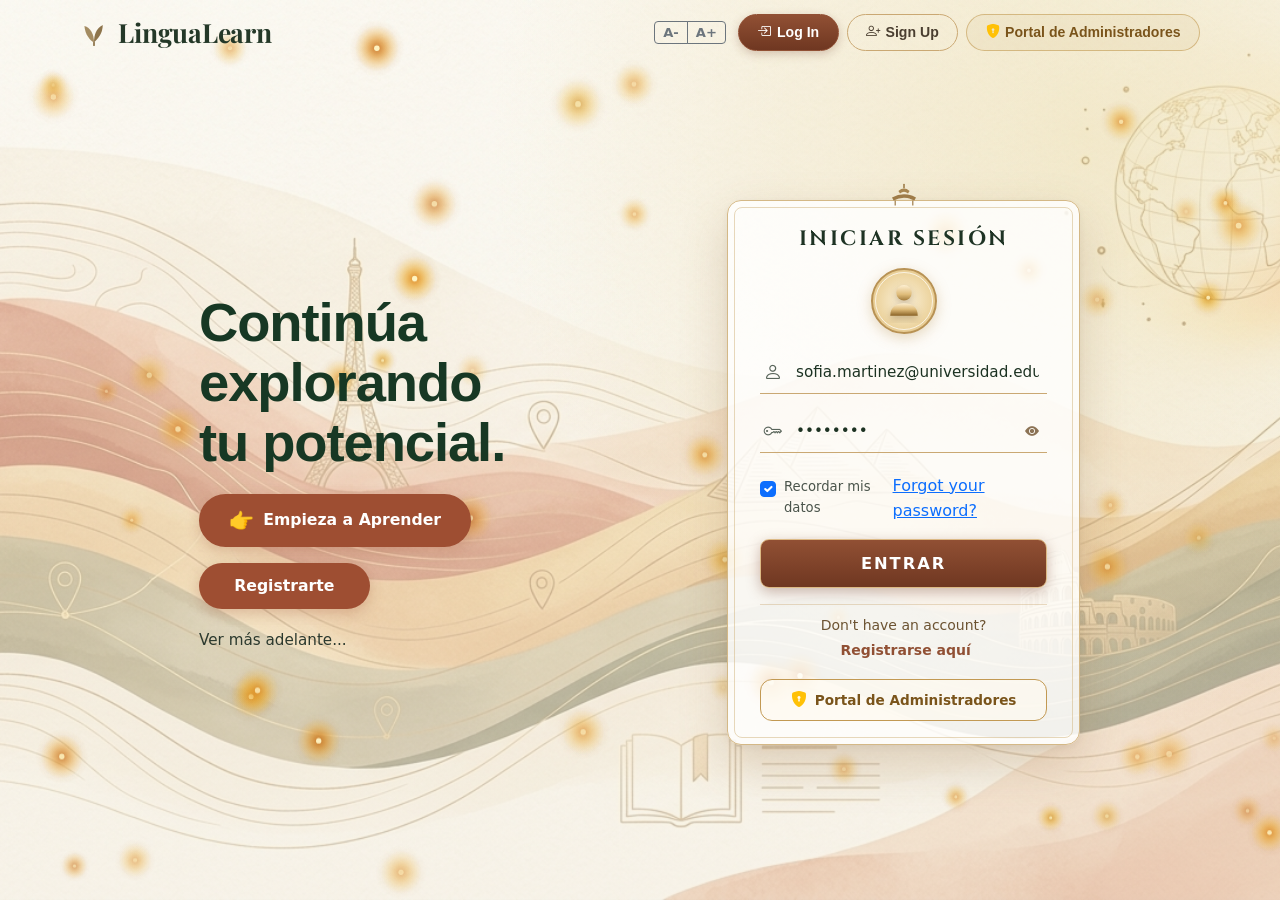
==== commit 836c1cb2: "feat(accessibility): restore font size increase/decrease buttons in navigation bar with Bootstrap an" ====
--- a/index.html
+++ b/index.html
@@ -254,8 +254,12 @@
           </a>
         </div>
 
-        <!-- Acciones de Acceso en Barra Superior -->
+        <!-- Acciones de Acceso y Accesibilidad en Barra Superior -->
         <div class="d-flex align-items-center gap-2" id="nav-guest-actions">
+          <div class="btn-group btn-group-sm header-font-controls me-1" role="group" aria-label="Ajuste de tipografía">
+            <button type="button" class="btn btn-outline-secondary btn-font-decrease font-size-control-btn" aria-label="Disminuir tamaño de fuente" title="Disminuir tamaño (A-)">A-</button>
+            <button type="button" class="btn btn-outline-secondary btn-font-increase font-size-control-btn" aria-label="Aumentar tamaño de fuente" title="Aumentar tamaño (A+)">A+</button>
+          </div>
           <button type="button" class="btn-auth-nav active" id="btn-nav-login" onclick="document.getElementById('hero-user-input')?.focus();">
             <i class="bi bi-box-arrow-in-right"></i> Iniciar sesión
           </button>
--- a/css/styles.css
+++ b/css/styles.css
@@ -176,8 +176,107 @@
   overflow: hidden !important;
 }
 
-.font-size-control-btn {
-  display: none !important;
+/* ==========================================================================
+   BOTONES DE ACCESIBILIDAD DE TIPOGRAFÍA (A- / A+) EN LA BARRA DE NAVEGACIÓN
+   Estructura limpia con Bootstrap y soporte responsive completo
+   ========================================================================== */
+.header-font-controls {
+  display: inline-flex !important;
+  align-items: center !important;
+  vertical-align: middle !important;
+  flex-shrink: 0 !important;
+}
+
+.font-size-control-btn,
+.header-font-controls .btn {
+  display: inline-flex !important;
+  align-items: center !important;
+  justify-content: center !important;
+  font-weight: 700 !important;
+  font-size: 0.82rem !important;
+  line-height: 1 !important;
+  cursor: pointer !important;
+  user-select: none !important;
+  transition: all 0.2s cubic-bezier(0.16, 1, 0.3, 1) !important;
+}
+
+/* En el Navbar Principal de Escritorio (Vidrio Oscuro Translúcido) */
+.main-navbar .header-font-controls {
+  background: rgba(255, 255, 255, 0.08) !important;
+  border: 1px solid rgba(255, 255, 255, 0.14) !important;
+  border-radius: 9999px !important;
+  padding: 2px !important;
+  backdrop-filter: blur(10px) !important;
+  -webkit-backdrop-filter: blur(10px) !important;
+}
+
+.main-navbar .header-font-controls .btn,
+.main-navbar .header-font-controls .font-size-control-btn {
+  border: none !important;
+  background: transparent !important;
+  color: #f1f5f9 !important;
+  border-radius: 9999px !important;
+  padding: 0.26rem 0.65rem !important;
+  height: 28px !important;
+  min-width: 30px !important;
+  font-size: 0.8rem !important;
+  font-weight: 700 !important;
+}
+
+.main-navbar .header-font-controls .btn:hover,
+.main-navbar .header-font-controls .font-size-control-btn:hover {
+  background: rgba(255, 255, 255, 0.18) !important;
+  color: #38bdf8 !important;
+  transform: translateY(-1px) !important;
+}
+
+.main-navbar .header-font-controls .btn:active,
+.main-navbar .header-font-controls .font-size-control-btn:active {
+  transform: scale(0.94) !important;
+  background: rgba(56, 189, 248, 0.3) !important;
+}
+
+/* Controles de tipografía en el navbar móvil (junto al botón hamburguesa o en el overlay) */
+.main-navbar .mobile-header-font-controls {
+  background: rgba(255, 255, 255, 0.15) !important;
+  border: 1px solid rgba(220, 198, 168, 0.6) !important;
+  border-radius: 9999px !important;
+  padding: 2px !important;
+}
+
+body.dark-mode .main-navbar .mobile-header-font-controls {
+  background: rgba(255, 255, 255, 0.08) !important;
+  border-color: rgba(255, 255, 255, 0.14) !important;
+}
+
+.main-navbar .mobile-header-font-controls .btn,
+.main-navbar .mobile-header-font-controls .font-size-control-btn {
+  border: none !important;
+  background: transparent !important;
+  color: #2e261d !important;
+  border-radius: 9999px !important;
+  padding: 0.24rem 0.55rem !important;
+  height: 28px !important;
+  min-width: 28px !important;
+  font-size: 0.78rem !important;
+  font-weight: 700 !important;
+}
+
+body.dark-mode .main-navbar .mobile-header-font-controls .btn,
+body.dark-mode .main-navbar .mobile-header-font-controls .font-size-control-btn {
+  color: #f1f5f9 !important;
+}
+
+.main-navbar .mobile-header-font-controls .btn:hover,
+.main-navbar .mobile-header-font-controls .font-size-control-btn:hover {
+  background: rgba(0, 98, 210, 0.12) !important;
+  color: #0062d2 !important;
+}
+
+body.dark-mode .main-navbar .mobile-header-font-controls .btn:hover,
+body.dark-mode .main-navbar .mobile-header-font-controls .font-size-control-btn:hover {
+  background: rgba(255, 255, 255, 0.18) !important;
+  color: #38bdf8 !important;
 }
 
 /* ==========================================================================
@@ -4644,82 +4743,147 @@
   display: none !important;
 }
 
-/* MENÚ DESPLEGABLE DE PERFIL DE USUARIO (SOFIA MARTINEZ) - SCROLLABLE & PADDED */
+/* ==========================================================================
+   MENÚ DESPLEGABLE DE PERFIL DE USUARIO EN ESCRITORIO (SOFIA MARTINEZ)
+   Diseño compacto, flotante con posicionamiento absoluto y estética dark glass
+   ========================================================================== */
 .header-profile-dropdown {
   position: relative !important;
   overflow: visible !important;
 }
 
-.header-profile-dropdown .dropdown-menu {
+.header-profile-dropdown .dropdown-menu,
+.header-profile-menu {
   position: absolute !important;
-  top: calc(100% + 6px) !important;
+  top: 100% !important;
   right: 0 !important;
   left: auto !important;
+  margin-top: 8px !important;
+  margin-bottom: 0 !important;
   float: none !important;
+  transform: none !important;
+  width: 280px !important;
+  min-width: 280px !important;
+  max-width: 280px !important;
+  border-radius: 14px !important;
+  padding: 0.5rem !important;
+  padding-bottom: 0.5rem !important;
+  max-height: none !important;
+  background: rgba(13, 19, 32, 0.96) !important;
+  backdrop-filter: blur(20px) !important;
+  -webkit-backdrop-filter: blur(20px) !important;
+  border: 1px solid rgba(255, 255, 255, 0.12) !important;
+  box-shadow: 0 16px 36px rgba(0, 0, 0, 0.55), 0 0 0 1px rgba(255, 255, 255, 0.05) !important;
+  z-index: 9999 !important;
+  overflow: hidden !important;
+  animation: dropdownDeployDown 0.18s cubic-bezier(0.16, 1, 0.3, 1) !important;
+}
+
+/* Ficha / Cabecera compacta de información de Sofía */
+.header-profile-dropdown .dropdown-user-header,
+.header-profile-menu .dropdown-user-header {
+  padding: 0.55rem 0.65rem 0.55rem !important;
+  margin-bottom: 0.35rem !important;
+  border-bottom: 1px solid rgba(255, 255, 255, 0.08) !important;
+}
+
+.header-profile-dropdown .dropdown-menu .user-display-name,
+.header-profile-menu .user-display-name {
+  color: #ffffff !important;
+  font-weight: 700 !important;
+  font-size: 0.92rem !important;
+  line-height: 1.25 !important;
+}
+
+.header-profile-dropdown .dropdown-menu .user-email,
+.header-profile-menu .user-email {
+  color: #94a3b8 !important;
+  font-size: 0.74rem !important;
+  margin-top: 1px !important;
+}
+
+.header-profile-dropdown .dropdown-menu .user-level-badge,
+.header-profile-menu .user-level-badge {
+  background: rgba(56, 189, 248, 0.15) !important;
+  color: #38bdf8 !important;
+  border: 1px solid rgba(56, 189, 248, 0.28) !important;
+  font-size: 0.68rem !important;
+  font-weight: 600 !important;
+  border-radius: 6px !important;
+  padding: 0.16rem 0.45rem !important;
+  display: inline-block !important;
+  margin-top: 4px !important;
+}
+
+/* Elementos del Menú Desplegable (Opciones compactas y sin espacios muertos) */
+.header-profile-dropdown .dropdown-item,
+.header-profile-menu .dropdown-item {
+  color: #cbd5e1 !important;
+  border-radius: 8px !important;
+  font-size: 0.84rem !important;
+  font-weight: 500 !important;
+  padding: 0.46rem 0.65rem !important;
+  display: flex !important;
+  align-items: center !important;
+  gap: 0.6rem !important;
+  transition: all 0.15s ease !important;
+  margin-bottom: 2px !important;
+  line-height: 1.25 !important;
+  background: transparent !important;
+}
+
+.header-profile-dropdown .dropdown-item:hover,
+.header-profile-menu .dropdown-item:hover {
+  background: rgba(255, 255, 255, 0.08) !important;
+  color: #ffffff !important;
+  transform: translateX(2px) !important;
+}
+
+.header-profile-dropdown .dropdown-item.active,
+.header-profile-menu .dropdown-item.active {
+  background: rgba(56, 189, 248, 0.16) !important;
+  color: #38bdf8 !important;
+  font-weight: 600 !important;
+}
+
+.header-profile-dropdown .dropdown-item i,
+.header-profile-menu .dropdown-item i {
+  font-size: 0.95rem !important;
+  width: 18px !important;
+  text-align: center !important;
+  flex-shrink: 0 !important;
+}
+
+/* Línea divisoria sutil */
+.header-profile-dropdown .dropdown-divider,
+.header-profile-menu .dropdown-divider {
+  border-color: rgba(255, 255, 255, 0.08) !important;
+  margin: 0.3rem 0 !important;
+  opacity: 1 !important;
+}
+
+/* Botón de Modo Oscuro / Claro en el Menú */
+.header-profile-dropdown .btn-toggle-darkmode,
+.header-profile-menu .btn-toggle-darkmode {
+  width: 100% !important;
+  cursor: pointer !important;
+}
+
+/* Botón de Cerrar Sesión: compacto, sin altura forzada ni márgenes desproporcionados */
+.header-profile-dropdown .dropdown-item.btn-global-logout,
+.header-profile-menu .dropdown-item.btn-global-logout {
+  color: #ef4444 !important;
+  font-weight: 600 !important;
+  min-height: auto !important;
   margin: 0 !important;
-  transform: none !important;
-  min-width: 240px !important;
-  max-width: 280px !important;
-  border-radius: 20px !important;
-  padding: 0.65rem 0.65rem 1.5rem !important; /* Espacio inferior holgado */
-  padding-bottom: 1.5rem !important;
-
-  /* 1. Límite de altura máxima flexible para pantallas altas (vertical) y cortas (horizontal) */
-  max-height: 80vh !important;
-  max-height: 80dvh !important;
-  max-height: calc(100vh - 120px) !important;
-  max-height: calc(100dvh - 120px) !important;
-
-  /* 2. Scroll vertical suave con inercia táctil e independiente */
-  overflow-y: auto !important;
-  overflow-x: hidden !important;
-  -webkit-overflow-scrolling: touch !important;
-  overscroll-behavior-y: contain !important;
-  padding-bottom: 2rem !important;
-  padding-bottom: max(2rem, env(safe-area-inset-bottom, 24px)) !important;
-
-  /* Scrollbar estética acorde a la paleta cálida / dorada */
-  scrollbar-width: thin;
-  scrollbar-color: rgba(212, 175, 55, 0.45) transparent;
-
-  z-index: 9999 !important;
-  animation: dropdownDeployDown 0.2s cubic-bezier(0.16, 1, 0.3, 1) !important;
-  background: rgba(255, 252, 246, 0.98) !important;
-  border: 1.5px solid rgba(226, 204, 172, 0.92) !important;
-  box-shadow: 0 16px 40px rgba(0, 0, 0, 0.2), inset 0 1px 2px rgba(255, 255, 255, 0.9) !important;
-  backdrop-filter: blur(16px) !important;
-  -webkit-backdrop-filter: blur(16px) !important;
-}
-
-/* Scrollbar para Webkit (Chrome, Safari, Edge) */
-.header-profile-dropdown .dropdown-menu::-webkit-scrollbar {
-  width: 5px;
-}
-.header-profile-dropdown .dropdown-menu::-webkit-scrollbar-track {
-  background: transparent;
-}
-.header-profile-dropdown .dropdown-menu::-webkit-scrollbar-thumb {
-  background: rgba(212, 175, 55, 0.45);
-  border-radius: 4px;
-}
-.header-profile-dropdown .dropdown-menu::-webkit-scrollbar-thumb:hover {
-  background: rgba(212, 175, 55, 0.75);
-}
-
-body.dark-mode .header-profile-dropdown .dropdown-menu {
-  background: rgba(16, 25, 38, 0.98) !important;
-  border-color: rgba(64, 102, 134, 0.75) !important;
-  box-shadow: 0 20px 50px rgba(0, 0, 0, 0.8), 0 0 24px rgba(56, 189, 248, 0.12) !important;
-  color: #f1f5f9 !important;
-}
-
-body.dark-mode .header-profile-dropdown .dropdown-menu .dropdown-item {
-  color: #cbd5e1 !important;
-}
-
-body.dark-mode .header-profile-dropdown .dropdown-menu .dropdown-item:hover {
-  background: rgba(30, 48, 70, 0.85) !important;
-  color: #38bdf8 !important;
+  padding: 0.46rem 0.65rem !important;
+  border-radius: 8px !important;
+}
+
+.header-profile-dropdown .dropdown-item.btn-global-logout:hover,
+.header-profile-menu .dropdown-item.btn-global-logout:hover {
+  background: rgba(239, 68, 68, 0.15) !important;
+  color: #f87171 !important;
 }
 
 /* Evitar que el navbar se deforme o desplace el diseño al abrir el menú */
@@ -5763,16 +5927,32 @@
   }
 
   /* Menú Desplegable Clásico de PC para Perfil */
-  .main-navbar .header-profile-dropdown .dropdown-menu {
-    background: rgba(15, 23, 42, 0.96) !important;
-    backdrop-filter: blur(24px) !important;
-    -webkit-backdrop-filter: blur(24px) !important;
+  .main-navbar .header-profile-dropdown {
+    position: relative !important;
+  }
+
+  .main-navbar .header-profile-dropdown .dropdown-menu,
+  .main-navbar .header-profile-menu {
+    position: absolute !important;
+    top: 100% !important;
+    right: 0 !important;
+    left: auto !important;
+    margin-top: 8px !important;
+    margin-bottom: 0 !important;
+    float: none !important;
+    transform: none !important;
+    width: 280px !important;
+    min-width: 280px !important;
+    max-width: 280px !important;
+    background: rgba(13, 19, 32, 0.96) !important;
+    backdrop-filter: blur(20px) !important;
+    -webkit-backdrop-filter: blur(20px) !important;
     border: 1px solid rgba(255, 255, 255, 0.12) !important;
     border-radius: 14px !important;
-    box-shadow: 0 16px 40px rgba(0, 0, 0, 0.5) !important;
+    box-shadow: 0 16px 36px rgba(0, 0, 0, 0.55), 0 0 0 1px rgba(255, 255, 255, 0.05) !important;
     padding: 0.5rem !important;
-    margin-top: 0.5rem !important;
-    min-width: 250px !important;
+    padding-bottom: 0.5rem !important;
+    max-height: none !important;
     z-index: 9999 !important;
   }
 
